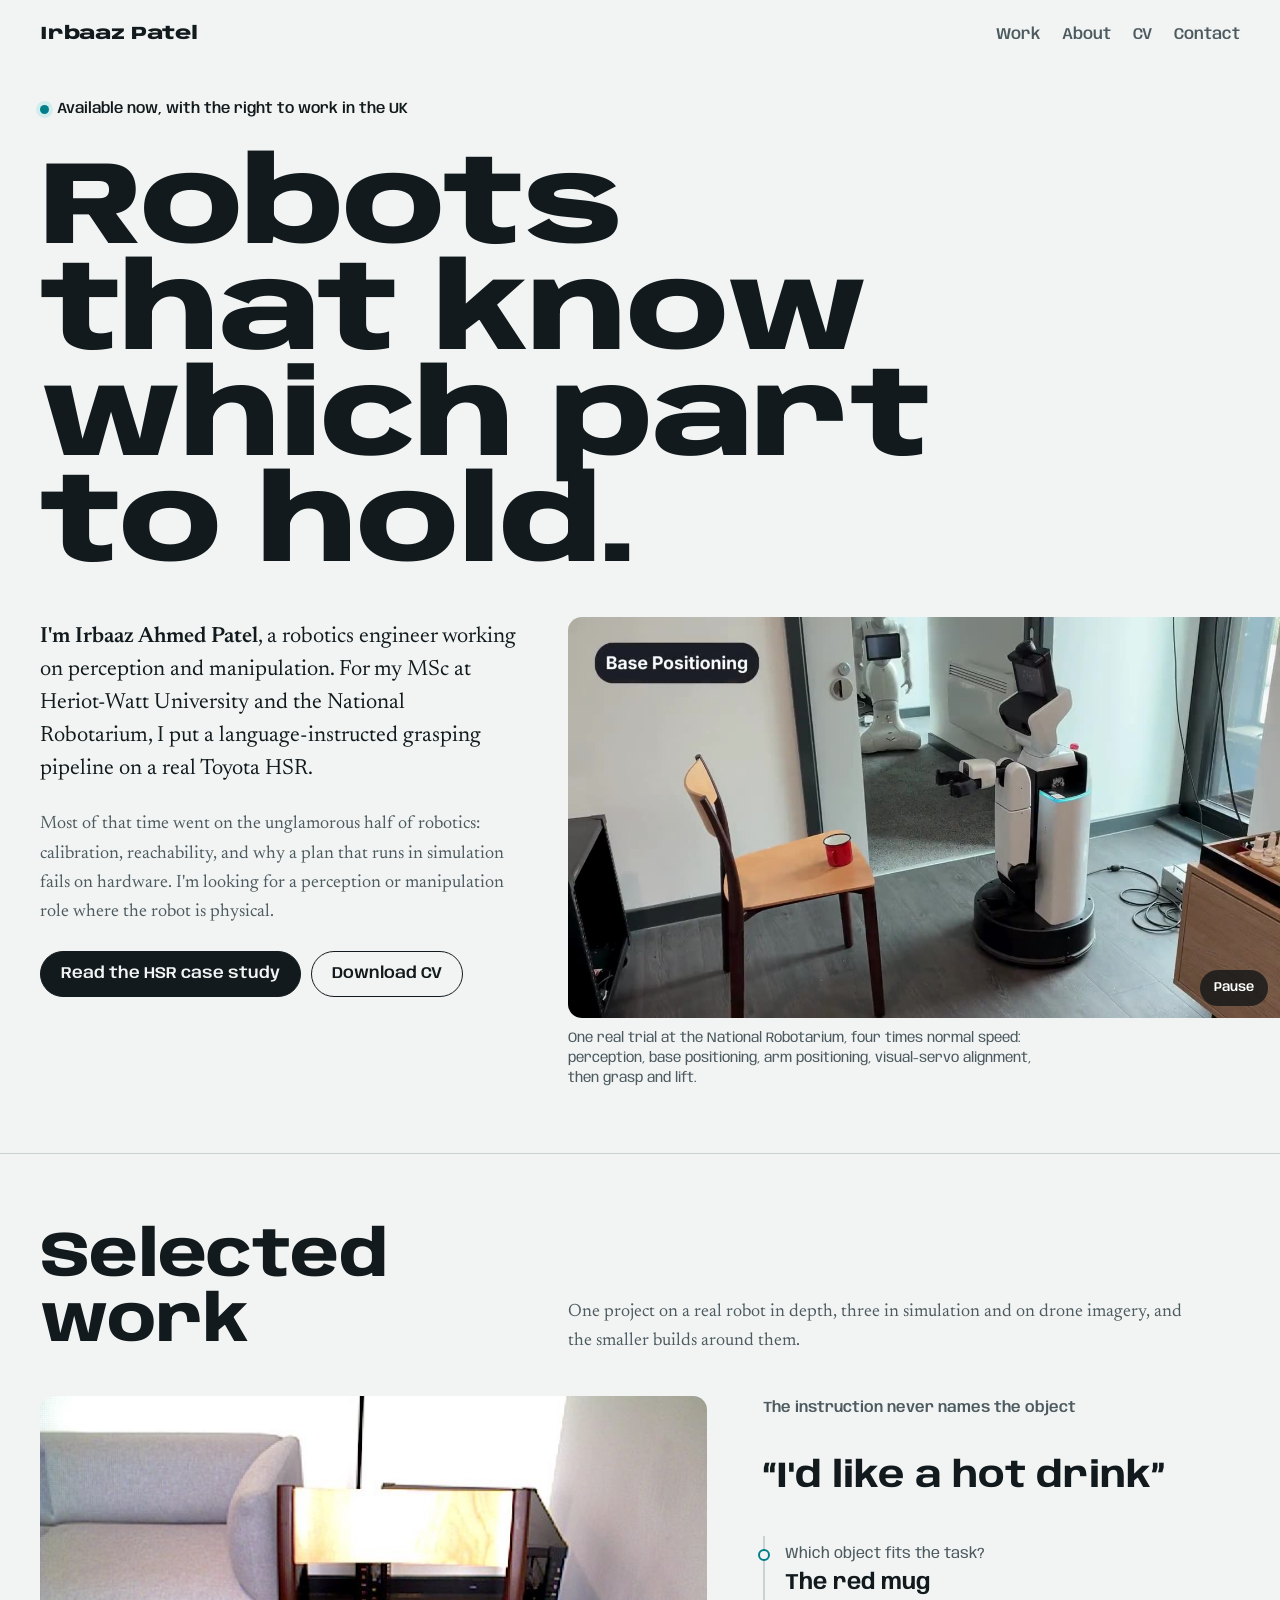
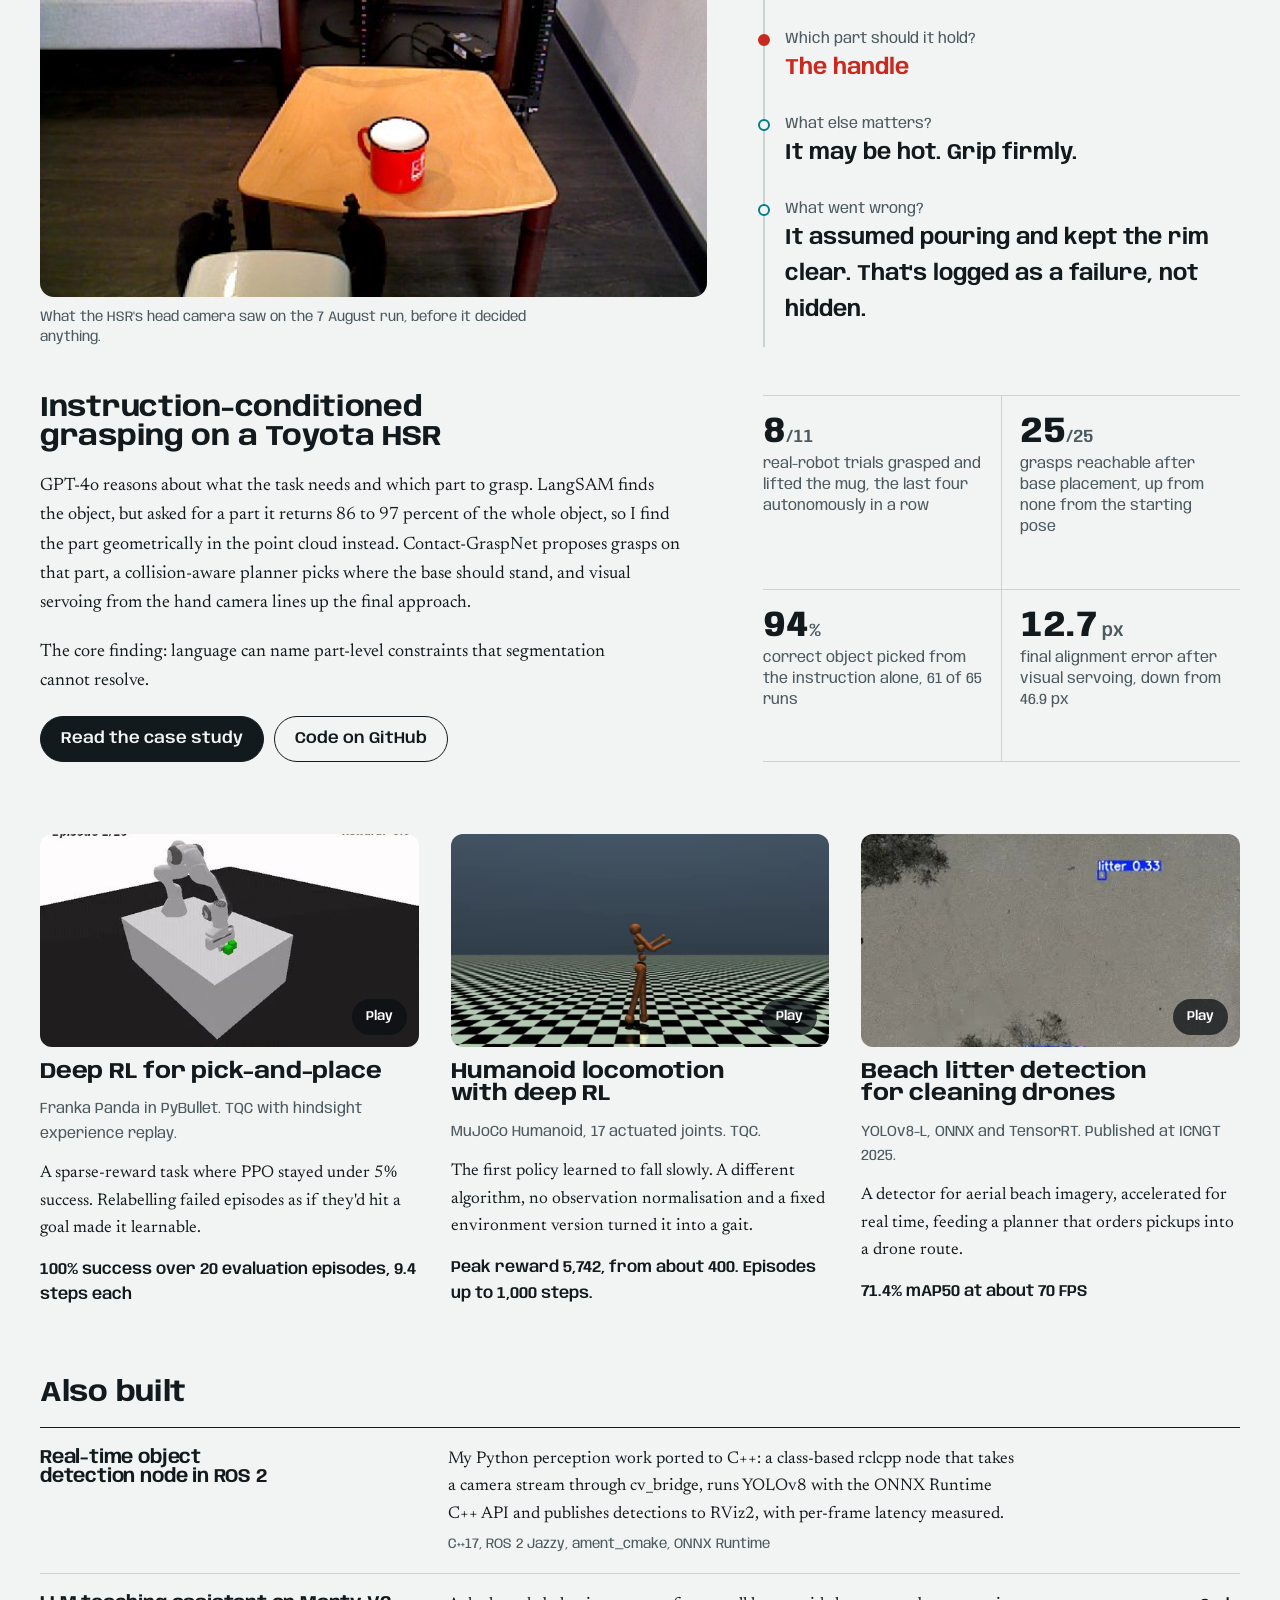
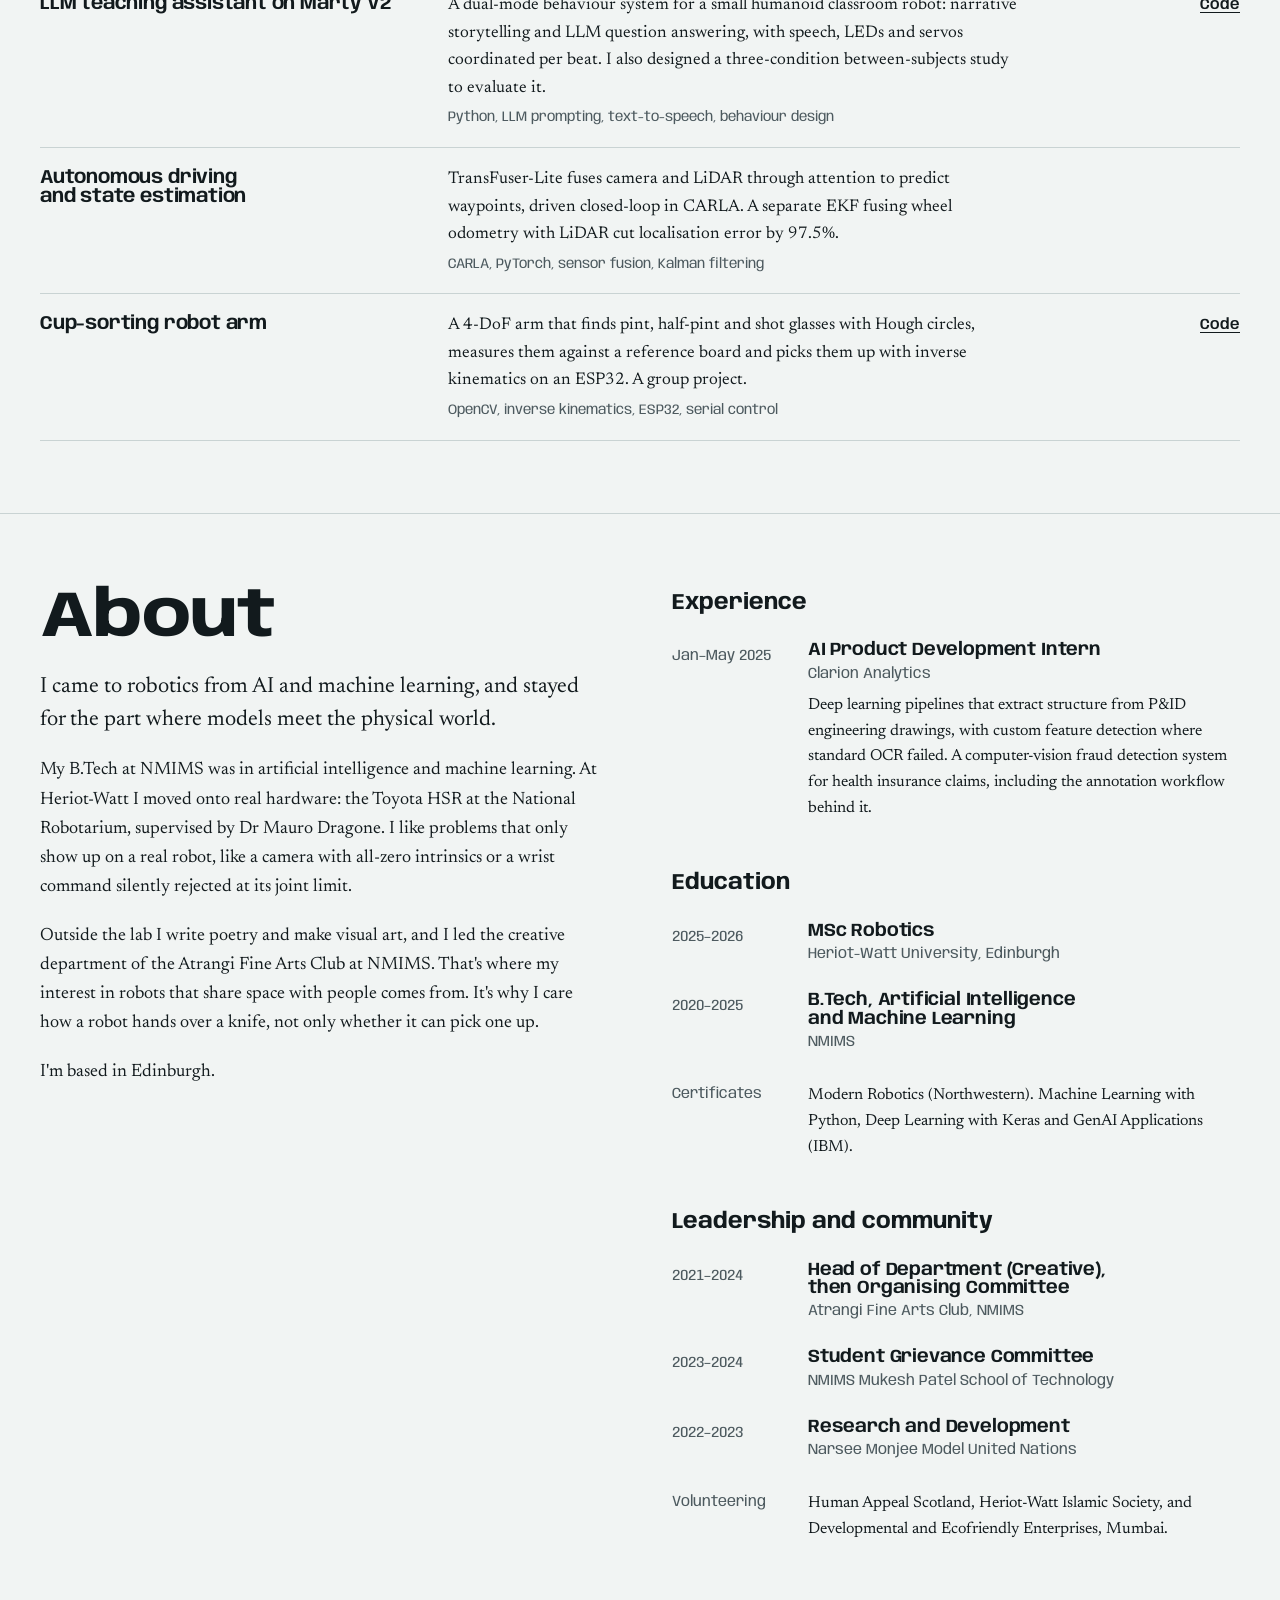
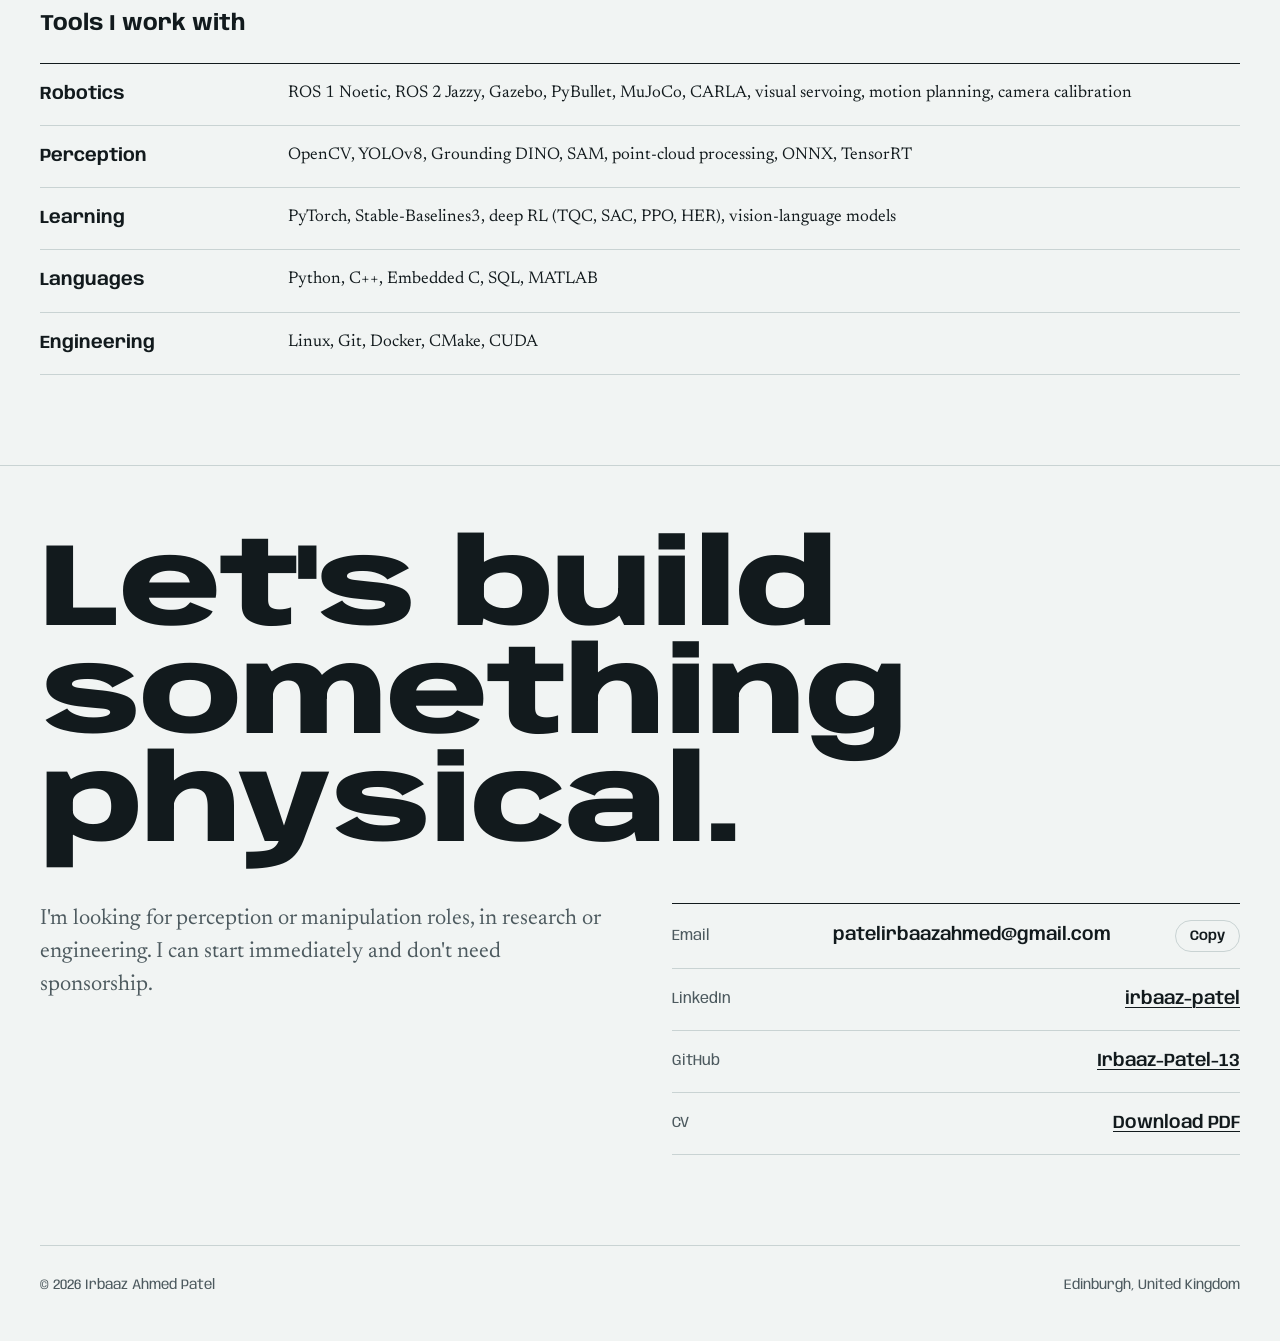
==== index.html @ 53bf91ba "Portfolio site: home, four case studies, 3D HSR replay Co-Authored-By: Claude Opus 5.5 <noreply@anth" ====
<!doctype html>
<html lang="en-GB">
<head>
<meta charset="utf-8">
<meta name="viewport" content="width=device-width, initial-scale=1, viewport-fit=cover">
<title>Irbaaz Ahmed Patel · Robotics engineer</title>
<meta name="description" content="Irbaaz Ahmed Patel is a robotics engineer working on perception and manipulation. MSc Robotics, Heriot-Watt University and the National Robotarium. Language-instructed grasping on a real Toyota HSR.">
<meta property="og:title" content="Irbaaz Ahmed Patel · Robotics engineer">
<meta property="og:description" content="Perception and manipulation on real robots. MSc Robotics, Heriot-Watt University.">
<meta property="og:image" content="https://irbaaz-patel-13.github.io/assets/img/hsr-loop-poster.jpg">
<meta property="og:type" content="website">
<meta name="theme-color" content="#F1F4F3" media="(prefers-color-scheme: light)">
<meta name="theme-color" content="#0E1517" media="(prefers-color-scheme: dark)">
<link rel="preconnect" href="https://fonts.googleapis.com">
<link rel="preconnect" href="https://fonts.gstatic.com" crossorigin>
<link rel="stylesheet" href="https://fonts.googleapis.com/css2?family=Anybody:wdth,wght@50..150,300..900&family=Newsreader:ital,opsz,wght@0,6..72,400..600;1,6..72,400&family=JetBrains+Mono:wght@400;500&display=swap">
<link rel="stylesheet" href="assets/site.css">
<link rel="preload" as="image" href="assets/img/hsr-loop-poster.jpg">
<script type="application/ld+json">
{"@context":"https://schema.org","@type":"Person","name":"Irbaaz Ahmed Patel","jobTitle":"Robotics engineer","url":"https://irbaaz-patel-13.github.io/","sameAs":["https://www.linkedin.com/in/irbaaz-patel-74088625b","https://github.com/Irbaaz-Patel-13"],"alumniOf":[{"@type":"CollegeOrUniversity","name":"Heriot-Watt University"},{"@type":"CollegeOrUniversity","name":"NMIMS"}],"address":{"@type":"PostalAddress","addressLocality":"Edinburgh","addressCountry":"GB"}}
</script>
</head>
<body>

<div class="wrap">
  <nav class="nav" aria-label="Main">
    <a class="mark" href="./">Irbaaz Patel</a>
    <ul>
      <li><a href="#work">Work</a></li>
      <li><a href="#about">About</a></li>
      <li><a href="assets/Irbaaz-Patel-CV.pdf">CV</a></li>
      <li><a href="#contact">Contact</a></li>
    </ul>
  </nav>

  <header class="hero">
    <span class="status"><i aria-hidden="true"></i>Available now, with the right to work in the UK</span>
    <h1><span class="line">Robots that know</span> <span class="line">which part</span> <span class="line">to hold.</span></h1>
    <div class="hero-body">
      <div class="hero-copy">
        <p class="lead"><strong>I'm Irbaaz Ahmed Patel</strong>, a robotics engineer working on perception and manipulation. For my MSc at Heriot-Watt University and the National Robotarium, I put a language-instructed grasping pipeline on a real Toyota HSR.</p>
        <p class="soft">Most of that time went on the unglamorous half of robotics: calibration, reachability, and why a plan that runs in simulation fails on hardware. I'm looking for a perception or manipulation role where the robot is physical.</p>
        <div class="btns">
          <a class="btn solid" href="work/hsr.html">Read the HSR case study</a>
          <a class="btn" href="assets/Irbaaz-Patel-CV.pdf">Download CV</a>
        </div>
      </div>
      <div class="hero-media">
        <div class="frame">
          <div class="aspect">
            <video data-loop muted loop playsinline preload="auto" poster="assets/img/hsr-loop-poster.jpg" aria-label="The Toyota HSR finding a red mug, driving to it, aligning its gripper and lifting it">
              <source src="assets/video/hsr-loop.mp4" type="video/mp4">
            </video>
          </div>
        </div>
        <p class="caption">One real trial at the National Robotarium, four times normal speed: perception, base positioning, arm positioning, visual-servo alignment, then grasp and lift.</p>
      </div>
    </div>
  </header>
</div>

<section class="section" id="work" aria-labelledby="work-title">
  <div class="wrap">
    <div class="section-head">
      <h2 id="work-title">Selected work</h2>
      <p>One project on a real robot in depth, three in simulation and on drone imagery, and the smaller builds around them.</p>
    </div>

    <article class="feature" aria-labelledby="hsr-title">
      <div>
        <div class="frame"><img src="assets/img/scene-run-0807.jpg" width="640" height="480" alt="The HSR head camera's view of a red enamel mug on a wooden chair seat" loading="lazy"></div>
        <p class="caption">What the HSR's head camera saw on the 7 August run, before it decided anything.</p>
      </div>
      <div class="ask">
        <p class="kicker">The instruction never names the object</p>
        <blockquote>I'd like a hot drink</blockquote>
        <ol class="trace" aria-label="What the robot concluded">
          <li><div class="q">Which object fits the task?</div><div class="a">The red mug</div></li>
          <li class="target"><div class="q">Which part should it hold?</div><div class="a">The handle</div></li>
          <li><div class="q">What else matters?</div><div class="a">It may be hot. Grip firmly.</div></li>
          <li><div class="q">What went wrong?</div><div class="a">It assumed pouring and kept the rim clear. That's logged as a failure, not hidden.</div></li>
        </ol>
      </div>
    </article>

    <div class="feature" style="margin-top:48px">
      <div class="prose">
        <h3 id="hsr-title">Instruction-conditioned grasping on a Toyota HSR</h3>
        <p>GPT-4o reasons about what the task needs and which part to grasp. LangSAM finds the object, but asked for a part it returns 86 to 97 percent of the whole object, so I find the part geometrically in the point cloud instead. Contact-GraspNet proposes grasps on that part, a collision-aware planner picks where the base should stand, and visual servoing from the hand camera lines up the final approach.</p>
        <p>The core finding: language can name part-level constraints that segmentation cannot resolve.</p>
        <div class="btns"><a class="btn solid" href="work/hsr.html">Read the case study</a><a class="btn" href="https://github.com/Irbaaz-Patel-13/intent-grasp-hsr">Code on GitHub</a></div>
      </div>
      <div class="facts">
        <div><span class="big">8<small>/11</small></span><p>real-robot trials grasped and lifted the mug, the last four autonomously in a row</p></div>
        <div><span class="big">25<small>/25</small></span><p>grasps reachable after base placement, up from none from the starting pose</p></div>
        <div><span class="big">94<small>%</small></span><p>correct object picked from the instruction alone, 61 of 65 runs</p></div>
        <div><span class="big">12.7<small> px</small></span><p>final alignment error after visual servoing, down from 46.9 px</p></div>
      </div>
    </div>

    <div class="projects">
      <article class="project">
        <div class="frame"><div class="aspect">
          <video data-loop muted loop playsinline preload="none" poster="assets/img/pick-place-poster.jpg" aria-label="Simulated Panda arm picking up a green cube and placing it at a target">
            <source src="assets/video/pick-place.mp4" type="video/mp4"></video>
        </div></div>
        <h3><a href="work/pick-and-place.html">Deep RL for pick-and-place</a></h3>
        <p class="meta">Franka Panda in PyBullet. TQC with hindsight experience replay.</p>
        <p>A sparse-reward task where PPO stayed under 5% success. Relabelling failed episodes as if they'd hit a goal made it learnable.</p>
        <p class="result">100% success over 20 evaluation episodes, 9.4 steps each</p>
      </article>
      <article class="project">
        <div class="frame"><div class="aspect">
          <video data-loop muted loop playsinline preload="none" poster="assets/img/humanoid-poster.jpg" aria-label="Simulated humanoid walking forward on a checkered floor">
            <source src="assets/video/humanoid.mp4" type="video/mp4"></video>
        </div></div>
        <h3><a href="work/humanoid.html">Humanoid locomotion with deep RL</a></h3>
        <p class="meta">MuJoCo Humanoid, 17 actuated joints. TQC.</p>
        <p>The first policy learned to fall slowly. A different algorithm, no observation normalisation and a fixed environment version turned it into a gait.</p>
        <p class="result">Peak reward 5,742, from about 400. Episodes up to 1,000 steps.</p>
      </article>
      <article class="project">
        <div class="frame"><div class="aspect">
          <video data-loop muted loop playsinline preload="none" poster="assets/img/litter-poster.jpg" aria-label="Aerial beach footage with litter detections drawn as boxes">
            <source src="assets/video/litter.mp4" type="video/mp4"></video>
        </div></div>
        <h3><a href="work/beach-litter.html">Beach litter detection for cleaning drones</a></h3>
        <p class="meta">YOLOv8-L, ONNX and TensorRT. Published at ICNGT 2025.</p>
        <p>A detector for aerial beach imagery, accelerated for real time, feeding a planner that orders pickups into a drone route.</p>
        <p class="result">71.4% mAP50 at about 70 FPS</p>
      </article>
    </div>

    <div class="more">
      <h3>Also built</h3>
      <div class="rows">
        <div class="row">
          <h4>Real-time object detection node in ROS 2</h4>
          <div><p class="what">My Python perception work ported to C++: a class-based rclcpp node that takes a camera stream through cv_bridge, runs YOLOv8 with the ONNX Runtime C++ API and publishes detections to RViz2, with per-frame latency measured.</p><p class="tools">C++17, ROS 2 Jazzy, ament_cmake, ONNX Runtime</p></div>
          <span class="link"></span>
        </div>
        <div class="row">
          <h4>LLM teaching assistant on Marty V2</h4>
          <div><p class="what">A dual-mode behaviour system for a small humanoid classroom robot: narrative storytelling and LLM question answering, with speech, LEDs and servos coordinated per beat. I also designed a three-condition between-subjects study to evaluate it.</p><p class="tools">Python, LLM prompting, text-to-speech, behaviour design</p></div>
          <a class="link" href="https://github.com/Irbaaz-Patel-13/Marty-HRI">Code</a>
        </div>
        <div class="row">
          <h4>Autonomous driving and state estimation</h4>
          <div><p class="what">TransFuser-Lite fuses camera and LiDAR through attention to predict waypoints, driven closed-loop in CARLA. A separate EKF fusing wheel odometry with LiDAR cut localisation error by 97.5%.</p><p class="tools">CARLA, PyTorch, sensor fusion, Kalman filtering</p></div>
          <span class="link"></span>
        </div>
        <div class="row">
          <h4>Cup-sorting robot arm</h4>
          <div><p class="what">A 4-DoF arm that finds pint, half-pint and shot glasses with Hough circles, measures them against a reference board and picks them up with inverse kinematics on an ESP32. A group project.</p><p class="tools">OpenCV, inverse kinematics, ESP32, serial control</p></div>
          <a class="link" href="https://github.com/Irbaaz-Patel-13/RMS-Image-processing">Code</a>
        </div>
      </div>
    </div>
  </div>
</section>

<section class="section" id="about" aria-labelledby="about-title">
  <div class="wrap">
    <div class="about">
      <div class="prose">
        <h2 id="about-title">About</h2>
        <p class="lead">I came to robotics from AI and machine learning, and stayed for the part where models meet the physical world.</p>
        <p>My B.Tech at NMIMS was in artificial intelligence and machine learning. At Heriot-Watt I moved onto real hardware: the Toyota HSR at the National Robotarium, supervised by Dr Mauro Dragone. I like problems that only show up on a real robot, like a camera with all-zero intrinsics or a wrist command silently rejected at its joint limit.</p>
        <p>Outside the lab I write poetry and make visual art, and I led the creative department of the Atrangi Fine Arts Club at NMIMS. That's where my interest in robots that share space with people comes from. It's why I care how a robot hands over a knife, not only whether it can pick one up.</p>
        <p>I'm based in Edinburgh.</p>
      </div>
      <div style="display:grid;gap:44px">
        <div>
          <p class="group-title">Experience</p>
          <ul class="timeline">
            <li><span class="when">Jan–May 2025</span><div><h4>AI Product Development Intern</h4><span class="where">Clarion Analytics</span><p>Deep learning pipelines that extract structure from P&amp;ID engineering drawings, with custom feature detection where standard OCR failed. A computer-vision fraud detection system for health insurance claims, including the annotation workflow behind it.</p></div></li>
          </ul>
        </div>
        <div>
          <p class="group-title">Education</p>
          <ul class="timeline">
            <li><span class="when">2025–2026</span><div><h4>MSc Robotics</h4><span class="where">Heriot-Watt University, Edinburgh</span></div></li>
            <li><span class="when">2020–2025</span><div><h4>B.Tech, Artificial Intelligence and Machine Learning</h4><span class="where">NMIMS</span></div></li>
            <li><span class="when">Certificates</span><div><p>Modern Robotics (Northwestern). Machine Learning with Python, Deep Learning with Keras and GenAI Applications (IBM).</p></div></li>
          </ul>
        </div>
        <div>
          <p class="group-title">Leadership and community</p>
          <ul class="timeline">
            <li><span class="when">2021–2024</span><div><h4>Head of Department (Creative), then Organising Committee</h4><span class="where">Atrangi Fine Arts Club, NMIMS</span></div></li>
            <li><span class="when">2023–2024</span><div><h4>Student Grievance Committee</h4><span class="where">NMIMS Mukesh Patel School of Technology</span></div></li>
            <li><span class="when">2022–2023</span><div><h4>Research and Development</h4><span class="where">Narsee Monjee Model United Nations</span></div></li>
            <li><span class="when">Volunteering</span><div><p>Human Appeal Scotland, Heriot-Watt Islamic Society, and Developmental and Ecofriendly Enterprises, Mumbai.</p></div></li>
          </ul>
        </div>
      </div>
    </div>

    <div style="margin-top:64px">
      <p class="group-title">Tools I work with</p>
      <dl class="skills">
        <div><dt>Robotics</dt><dd>ROS 1 Noetic, ROS 2 Jazzy, Gazebo, PyBullet, MuJoCo, CARLA, visual servoing, motion planning, camera calibration</dd></div>
        <div><dt>Perception</dt><dd>OpenCV, YOLOv8, Grounding DINO, SAM, point-cloud processing, ONNX, TensorRT</dd></div>
        <div><dt>Learning</dt><dd>PyTorch, Stable-Baselines3, deep RL (TQC, SAC, PPO, HER), vision-language models</dd></div>
        <div><dt>Languages</dt><dd>Python, C++, Embedded C, SQL, MATLAB</dd></div>
        <div><dt>Engineering</dt><dd>Linux, Git, Docker, CMake, CUDA</dd></div>
      </dl>
    </div>
  </div>
</section>

<section class="section contact" id="contact" aria-labelledby="contact-title">
  <div class="wrap">
    <h2 id="contact-title">Let's build something physical.</h2>
    <div class="contact-grid">
      <p class="lead soft">I'm looking for perception or manipulation roles, in research or engineering. I can start immediately and don't need sponsorship.</p>
      <div>
        <div class="channels">
          <div><span class="label">Email</span><span class="value">patelirbaazahmed@gmail.com</span><button class="copy-btn" type="button" data-copy="patelirbaazahmed@gmail.com" aria-controls="copy-status">Copy</button></div>
          <div><span class="label">LinkedIn</span><a class="value" href="https://www.linkedin.com/in/irbaaz-patel-74088625b">irbaaz-patel</a></div>
          <div><span class="label">GitHub</span><a class="value" href="https://github.com/Irbaaz-Patel-13">Irbaaz-Patel-13</a></div>
          <div><span class="label">CV</span><a class="value" href="assets/Irbaaz-Patel-CV.pdf">Download PDF</a></div>
        </div>
        <p class="copy-status" id="copy-status" role="status" aria-live="polite"></p>
      </div>
    </div>
  </div>
</section>

<div class="wrap">
  <footer>
    <span>© <span id="year">2026</span> Irbaaz Ahmed Patel</span>
    <span>Edinburgh, United Kingdom</span>
  </footer>
</div>

<script src="assets/site.js" defer></script>
</body>
</html>
---- assets/site.css ----
/* Irbaaz Ahmed Patel — portfolio
   Layout: 12-column grid, everything left-aligned. The hero headline runs the full measure;
   media breaks out to the right edge where it is the evidence. Cyan = the robot (HSR status LED),
   red = the object being grasped (the red mug). Nothing else gets colour. */

:root {
  --paper: #F1F4F3;
  --paper-2: #E4EAE9;
  --ink: #121A1D;
  --ink-soft: #4D5A5F;
  --rule: #C9D3D3;
  --led: #007F8A;
  --led-soft: #D3ECEE;
  --mug: #C92A1F;
  --mug-soft: #F6DEDB;
  --ok: #2F7D53;
  --warn: #A86B12;
  --on-ink: #F1F4F3;

  --display: "Anybody", "Arial Narrow", "Helvetica Neue", Arial, sans-serif;
  --text: "Newsreader", "Iowan Old Style", Georgia, "Times New Roman", serif;
  --data: "JetBrains Mono", ui-monospace, "SF Mono", Menlo, monospace;

  /* type scale, ~1.25 ratio */
  --s-1: 0.8125rem;
  --s0: 1.125rem;
  --s1: 1.375rem;
  --s2: 1.75rem;
  --s3: 2.25rem;
  --s4: clamp(2.5rem, 5.5vw, 4rem);
  --s5: clamp(3rem, 9.2vw, 8.5rem);

  --gutter: max(16px, env(safe-area-inset-left, 0px));
  --gutter-r: max(16px, env(safe-area-inset-right, 0px));
  --max: 1320px;
}
@media (prefers-color-scheme: dark) {
  :root:not([data-theme="light"]) {
    --paper: #0E1517; --paper-2: #162024; --ink: #E6EDEC; --ink-soft: #95A4A7; --rule: #26333A;
    --led: #3ECFDA; --led-soft: #10333A; --mug: #FF5E50; --mug-soft: #3A1714; --ok: #5FCB8E; --warn: #E5A949;
    --on-ink: #0E1517; color-scheme: dark;
  }
}
:root[data-theme="dark"] {
  --paper: #0E1517; --paper-2: #162024; --ink: #E6EDEC; --ink-soft: #95A4A7; --rule: #26333A;
  --led: #3ECFDA; --led-soft: #10333A; --mug: #FF5E50; --mug-soft: #3A1714; --ok: #5FCB8E; --warn: #E5A949;
  --on-ink: #0E1517; color-scheme: dark;
}

*, *::before, *::after { box-sizing: border-box; }
html { -webkit-text-size-adjust: 100%; }
body {
  margin: 0; background: var(--paper); color: var(--ink);
  font: 400 var(--s0)/1.62 var(--text);
  font-optical-sizing: auto;
  -webkit-font-smoothing: antialiased;
}
img, video { max-width: 100%; display: block; }
[hidden] { display: none !important; }
a { color: inherit; text-decoration-thickness: 1px; text-underline-offset: 0.18em; }
a:hover { color: var(--led); }
:focus-visible { outline: 2px solid var(--led); outline-offset: 3px; border-radius: 3px; }
::selection { background: var(--led-soft); }

.wrap {
  max-width: var(--max); margin: 0 auto;
  padding-left: var(--gutter); padding-right: var(--gutter-r);
}
@media (min-width: 760px) { :root { --gutter: max(40px, env(safe-area-inset-left, 0px)); --gutter-r: max(40px, env(safe-area-inset-right, 0px)); } }

/* ---------- type ---------- */
h1, h2, h3, h4 { font-family: var(--display); font-weight: 700; margin: 0; text-wrap: balance; line-height: 1.02; letter-spacing: -0.01em; }
h2 { font-size: var(--s4); font-stretch: 112%; font-weight: 750; }
h3 { font-size: var(--s2); font-stretch: 105%; }
h4 { font-size: var(--s1); font-stretch: 100%; font-weight: 650; }
p { margin: 0; max-width: 64ch; }
.lead { font-size: var(--s1); line-height: 1.5; }
.soft { color: var(--ink-soft); }
.small { font-size: var(--s-1); line-height: 1.45; font-family: var(--display); font-stretch: 95%; letter-spacing: 0.01em; }
.num { font-family: var(--display); font-variant-numeric: tabular-nums lining-nums; }
.kicker { font-family: var(--display); font-size: 0.9375rem; font-weight: 600; font-stretch: 100%; color: var(--ink-soft); }
.prose { display: flex; flex-direction: column; gap: 1.1em; }
.prose p { text-wrap: pretty; }
.prose em { font-style: italic; }
.code { font-family: var(--data); font-size: 0.85em; background: var(--paper-2); padding: 0.08em 0.35em; border-radius: 4px; }

/* ---------- nav ---------- */
.nav { display: flex; align-items: center; justify-content: space-between; gap: 12px 24px; flex-wrap: wrap; padding-block: 20px; }
.mark { font-family: var(--display); font-weight: 800; font-stretch: 130%; font-size: 1.125rem; text-decoration: none; letter-spacing: -0.01em; }
.nav ul { list-style: none; display: flex; flex-wrap: wrap; gap: 6px 22px; margin: 0; padding: 0; font-family: var(--display); font-size: 1rem; font-weight: 550; }
.nav ul a { text-decoration: none; color: var(--ink-soft); }
.nav ul a:hover, .nav ul a[aria-current="page"] { color: var(--ink); }
.status { display: inline-flex; align-items: center; gap: 8px; font-family: var(--display); font-size: 0.9375rem; font-weight: 550; }
.status i { width: 9px; height: 9px; border-radius: 50%; background: var(--led); box-shadow: 0 0 0 4px var(--led-soft); flex: none; }

/* ---------- buttons ---------- */
.btns { display: flex; flex-wrap: wrap; gap: 10px; }
.btn { display: inline-flex; align-items: center; gap: 10px; min-height: 46px; padding: 0 20px; border-radius: 999px; border: 1.5px solid var(--ink); font: 600 1rem/1 var(--display); font-stretch: 105%; text-decoration: none; cursor: pointer; background: transparent; color: var(--ink); }
.btn.solid { background: var(--ink); color: var(--on-ink); }
.btn:hover { border-color: var(--led); color: var(--led); }
.btn.solid:hover { background: var(--led); color: var(--on-ink); }

/* ---------- hero ---------- */
.hero { padding-block: 28px 64px; display: grid; gap: 36px; }
.hero h1 {
  font-size: var(--s5); font-weight: 800; line-height: 0.9; letter-spacing: -0.025em;
  font-stretch: 125%; text-wrap: balance; max-width: 13ch;
}
.hero h1 .line { display: block; }
@media (prefers-reduced-motion: no-preference) {
  .hero h1 .line { animation: reach 1.6s cubic-bezier(.2,.8,.15,1) both; }
  .hero h1 .line:nth-child(2) { animation-delay: .12s; }
  .hero h1 .line:nth-child(3) { animation-delay: .24s; }
  @keyframes reach { from { font-stretch: 55%; letter-spacing: 0.02em; } to { font-stretch: 125%; letter-spacing: -0.025em; } }
}
.hero-body { display: grid; gap: 32px; align-items: start; }
.hero-body > * { min-width: 0; }
@media (min-width: 900px) {
  .hero-body { grid-template-columns: 5fr 7fr; gap: 48px; }
  .hero-media { margin-right: calc(-1 * var(--gutter-r)); }
}
.hero-copy { display: flex; flex-direction: column; gap: 24px; padding-top: 4px; }
.hero-copy .lead strong { font-weight: 600; }

/* ---------- media frames ---------- */
.frame { position: relative; background: var(--paper-2); overflow: hidden; border-radius: 14px; }
.hero-media .frame { border-radius: 14px 0 0 14px; }
@media (max-width: 899px) { .hero-media .frame { border-radius: 14px; } }
.frame video, .frame img { width: 100%; height: auto; }
.frame .aspect { aspect-ratio: 16 / 9; width: 100%; max-width: 100%; }
.frame .aspect > video, .frame .aspect > img { width: 100%; height: 100%; object-fit: cover; }
.caption { margin-top: 10px; font-family: var(--display); font-size: 0.875rem; color: var(--ink-soft); line-height: 1.45; max-width: 70ch; }
.play-toggle { position: absolute; right: 12px; bottom: 12px; min-height: 36px; padding: 0 14px; border-radius: 999px; border: 0; background: rgba(10,16,18,.72); color: #fff; font: 600 0.8125rem/1 var(--display); cursor: pointer; }
.play-toggle:focus-visible { outline-color: #fff; }

/* ---------- sections ---------- */
.section { padding-block: 72px; border-top: 1px solid var(--rule); }
.section-head { display: grid; gap: 14px; margin-bottom: 40px; }
@media (min-width: 900px) { .section-head { grid-template-columns: 5fr 7fr; gap: 48px; align-items: end; } }
.section-head p { color: var(--ink-soft); }

/* featured project */
.feature { display: grid; gap: 40px; }
@media (min-width: 900px) { .feature { grid-template-columns: 7fr 5fr; gap: 56px; } }
.feature > * { min-width: 0; }
.ask { display: grid; gap: 18px; }
.ask blockquote { margin: 0; font-family: var(--display); font-size: var(--s3); font-weight: 700; font-stretch: 110%; line-height: 1.05; }
.ask blockquote::before { content: "“"; } .ask blockquote::after { content: "”"; }
.trace { list-style: none; margin: 0; padding: 0; display: grid; gap: 0; border-left: 2px solid var(--rule); }
.trace li { padding: 6px 0 14px 20px; position: relative; }
.trace li::before { content: ""; position: absolute; left: -7px; top: 13px; width: 12px; height: 12px; border-radius: 50%; background: var(--paper); border: 2px solid var(--led); }
.trace li.target::before { border-color: var(--mug); background: var(--mug); }
.trace .q { font-family: var(--display); font-size: 0.9375rem; color: var(--ink-soft); }
.trace .a { font-family: var(--display); font-size: var(--s1); font-weight: 650; }
.trace li.target .a { color: var(--mug); }

.facts { display: grid; grid-template-columns: repeat(2, minmax(0, 1fr)); border-top: 1px solid var(--rule); }
.facts > div { padding: 18px 14px 18px 0; border-bottom: 1px solid var(--rule); display: grid; gap: 4px; align-content: start; }
.facts > div:nth-child(odd) { padding-right: 18px; border-right: 1px solid var(--rule); }
.facts > div:nth-child(even) { padding-left: 18px; }
.facts .big { font-family: var(--display); font-size: var(--s3); font-weight: 750; font-stretch: 95%; line-height: 1; font-variant-numeric: tabular-nums; }
.facts .big small { font-size: 0.5em; font-weight: 600; color: var(--ink-soft); }
.facts p { font-family: var(--display); font-size: 0.9375rem; color: var(--ink-soft); line-height: 1.4; }

/* project grid */
.projects { display: grid; gap: 48px 32px; margin-top: 72px; }
@media (min-width: 760px) { .projects { grid-template-columns: repeat(3, minmax(0, 1fr)); } }
.project { display: flex; flex-direction: column; gap: 14px; }
.project .frame { border-radius: 12px; }
.project h3 { font-size: var(--s1); font-stretch: 108%; }
.project h3 a { text-decoration: none; }
.project h3 a:hover { text-decoration: underline; }
.project .meta { font-family: var(--display); font-size: 0.9375rem; color: var(--ink-soft); }
.project p { font-size: 1.0625rem; }
.project .result { font-family: var(--display); font-weight: 600; font-size: 1rem; }

/* more-work table */
.more { margin-top: 72px; }
.more h3 { margin-bottom: 18px; }
.rows { border-top: 1.5px solid var(--ink); }
.row { display: grid; gap: 6px 24px; padding: 18px 0; border-bottom: 1px solid var(--rule); }
@media (min-width: 900px) { .row { grid-template-columns: 4fr 6fr 2fr; align-items: baseline; } }
.row h4 { font-size: 1.1875rem; }
.row .what { font-size: 1.0625rem; }
.row .tools { font-family: var(--display); font-size: 0.875rem; color: var(--ink-soft); margin-top: 4px; }
.row .link { font-family: var(--display); font-weight: 600; font-size: 0.9375rem; }
@media (min-width: 900px) { .row .link { justify-self: end; } }

/* about */
.about { display: grid; gap: 48px; }
@media (min-width: 900px) { .about { grid-template-columns: 6fr 6fr; gap: 64px; } }
.about > * { min-width: 0; }
.timeline { list-style: none; margin: 0; padding: 0; display: grid; gap: 22px; }
.timeline li { display: grid; grid-template-columns: 7.5rem minmax(0, 1fr); gap: 16px; }
.timeline .when { font-family: var(--display); font-size: 0.9375rem; color: var(--ink-soft); font-variant-numeric: tabular-nums; padding-top: 3px; }
.timeline h4 { font-size: 1.125rem; }
.timeline .where { font-family: var(--display); font-size: 0.9375rem; color: var(--ink-soft); }
.timeline p { font-size: 1rem; margin-top: 4px; }
.group-title { font-family: var(--display); font-size: var(--s1); font-weight: 700; margin-bottom: 20px; }

/* skills */
.skills { display: grid; border-top: 1.5px solid var(--ink); }
.skills > div { display: grid; gap: 6px 24px; padding: 16px 0; border-bottom: 1px solid var(--rule); }
@media (min-width: 760px) { .skills > div { grid-template-columns: 14rem minmax(0, 1fr); } }
.skills dt { font-family: var(--display); font-weight: 650; }
.skills dd { margin: 0; font-size: 1.0625rem; }

/* contact */
.contact h2 { font-size: var(--s5); font-stretch: 125%; font-weight: 800; line-height: 0.92; letter-spacing: -0.025em; max-width: 12ch; }
.contact-grid { display: grid; gap: 32px; margin-top: 40px; }
@media (min-width: 900px) { .contact-grid { grid-template-columns: 6fr 6fr; gap: 64px; } }
.channels { display: grid; border-top: 1.5px solid var(--ink); }
.channels > div { display: flex; flex-wrap: wrap; align-items: center; justify-content: space-between; gap: 8px 16px; padding: 16px 0; border-bottom: 1px solid var(--rule); }
.channels .label { font-family: var(--display); color: var(--ink-soft); font-size: 0.9375rem; min-width: 6rem; }
.channels .value { font-family: var(--display); font-weight: 600; font-size: 1.125rem; word-break: break-word; }
.copy-btn { font: 600 0.875rem/1 var(--display); border: 1.5px solid var(--rule); background: transparent; color: var(--ink); border-radius: 999px; padding: 8px 14px; cursor: pointer; }
.copy-btn:hover { border-color: var(--led); color: var(--led); }
.copy-status { font-family: var(--display); font-size: 0.875rem; color: var(--ok); min-height: 1.3em; }

footer { border-top: 1px solid var(--rule); padding-block: 28px 44px; font-family: var(--display); font-size: 0.875rem; color: var(--ink-soft); display: flex; flex-wrap: wrap; gap: 8px 24px; justify-content: space-between; }

/* ---------- case study pages ---------- */
.cs-head { padding-block: 32px 48px; display: grid; gap: 24px; }
.cs-head h1 { font-size: clamp(2.5rem, 7vw, 6rem); font-stretch: 118%; font-weight: 800; line-height: 0.94; letter-spacing: -0.02em; max-width: 16ch; }
.back { font-family: var(--display); font-weight: 600; font-size: 0.9375rem; text-decoration: none; color: var(--ink-soft); }
.back:hover { color: var(--led); }
.summary { display: grid; border-top: 1.5px solid var(--ink); margin-top: 8px; }
@media (min-width: 760px) { .summary { grid-template-columns: repeat(4, minmax(0, 1fr)); } }
.summary > div { padding: 14px 18px 16px 0; border-bottom: 1px solid var(--rule); display: grid; gap: 4px; align-content: start; }
@media (min-width: 760px) { .summary > div { border-bottom: 0; } .summary > div + div { padding-left: 18px; border-left: 1px solid var(--rule); } }
.summary dt { font-family: var(--display); font-size: 0.875rem; color: var(--ink-soft); }
.summary dd { margin: 0; font-family: var(--display); font-weight: 600; font-size: 1.0625rem; line-height: 1.35; }

.chapter { padding-block: 64px; border-top: 1px solid var(--rule); }
.chapter-grid { display: grid; gap: 28px 56px; }
@media (min-width: 900px) { .chapter-grid { grid-template-columns: 4fr 8fr; } }
.chapter-grid > * { min-width: 0; }
.chapter h2 { font-size: var(--s3); font-stretch: 110%; }
.chapter .side { display: flex; flex-direction: column; gap: 10px; }
@media (min-width: 900px) { .chapter .side { position: sticky; top: 24px; align-self: start; } }
.wide { margin-top: 40px; }

.steps { list-style: none; counter-reset: step; margin: 0; padding: 0; display: grid; gap: 0; }
.steps li { counter-increment: step; display: grid; grid-template-columns: 3rem minmax(0, 1fr); gap: 4px 12px; padding: 18px 0; border-top: 1px solid var(--rule); }
.steps li::before { content: counter(step); font-family: var(--display); font-size: var(--s2); font-weight: 800; color: var(--led); line-height: 1; grid-row: span 2; }
.steps h4 { font-size: 1.1875rem; }
.steps p { font-size: 1.0625rem; }

/* findings */
.finding { display: grid; gap: 18px; padding-block: 36px; border-top: 1px solid var(--rule); }
.finding:first-child { border-top: 0; padding-top: 0; }
.finding h3 { font-size: var(--s2); }

/* bar chart (horizontal) */
.bars { display: grid; gap: 12px; margin-top: 6px; }
.bar { display: grid; grid-template-columns: minmax(0, 15rem) minmax(0, 1fr) 3.2rem; gap: 6px 14px; align-items: center; }
@media (max-width: 620px) { .bar { grid-template-columns: minmax(0, 1fr) 3rem; } .bar .track { grid-column: 1 / -1; grid-row: 2; } }
.bar .lbl { font-family: var(--display); font-size: 0.9375rem; line-height: 1.3; }
.bar .lbl span { display: block; color: var(--ink-soft); font-size: 0.8125rem; }
.track { position: relative; height: 14px; background: var(--paper-2); border-radius: 7px; }
.track .fill { position: absolute; inset: 0 auto 0 0; background: var(--mug); border-radius: 7px; }
.track .ref { position: absolute; top: -5px; bottom: -5px; width: 2px; background: var(--ink); right: 0; }
.bar .v { font-family: var(--display); font-weight: 700; text-align: right; font-variant-numeric: tabular-nums; }
.axis-note { font-family: var(--display); font-size: 0.8125rem; color: var(--ink-soft); }

/* tables */
.table-scroll { overflow-x: auto; -webkit-overflow-scrolling: touch; border-top: 1.5px solid var(--ink); }
table { border-collapse: collapse; width: 100%; min-width: 560px; font-family: var(--display); font-size: 0.9375rem; }
th, td { text-align: left; padding: 11px 14px 11px 0; border-bottom: 1px solid var(--rule); vertical-align: top; line-height: 1.4; }
th { font-weight: 650; color: var(--ink-soft); }
td.changed { color: var(--mug); font-weight: 650; }
td .tag { display: inline-block; padding: 2px 9px; border-radius: 999px; font-size: 0.8125rem; font-weight: 600; white-space: nowrap; }
.tag.yes { background: color-mix(in srgb, var(--ok) 18%, transparent); color: var(--ok); }
.tag.no { background: var(--paper-2); color: var(--ink-soft); }

/* scenes */
.scenes { display: grid; gap: 22px 18px; grid-template-columns: repeat(auto-fill, minmax(min(100%, 15rem), 1fr)); }
.scene { display: grid; gap: 8px; align-content: start; }
.scene img { border-radius: 10px; aspect-ratio: 4 / 3; object-fit: cover; width: 100%; height: auto; }
.scene ul { list-style: none; margin: 0; padding: 0; display: grid; gap: 6px; font-family: var(--display); font-size: 0.875rem; line-height: 1.35; }
.scene li { display: grid; grid-template-columns: 2.6rem minmax(0, 1fr); gap: 8px; }
.scene .score { font-weight: 700; font-variant-numeric: tabular-nums; }
.scene .miss .score { color: var(--mug); }
.scene .pick { color: var(--ink-soft); }

/* trial strip */
.trials { display: grid; grid-template-columns: repeat(12, minmax(0, 1fr)); gap: 6px; }
.trial { display: grid; gap: 6px; justify-items: center; }
.trial b { width: 100%; height: 44px; border-radius: 6px; display: block; }
.trial span { font-family: var(--display); font-size: 0.8125rem; color: var(--ink-soft); font-variant-numeric: tabular-nums; }
.t-ok b { background: var(--ok); }
.t-auto b { background: var(--ok); box-shadow: inset 0 0 0 3px var(--paper), inset 0 0 0 5px var(--ok); }
.t-abort b { border: 2px solid var(--warn); }
.t-fault b { background: var(--mug); }
.t-none b { border: 2px dashed var(--rule); }
.legend { display: flex; flex-wrap: wrap; gap: 8px 20px; font-family: var(--display); font-size: 0.875rem; color: var(--ink-soft); margin-top: 14px; }
.legend i { display: inline-block; width: 14px; height: 14px; border-radius: 4px; vertical-align: -2px; margin-right: 7px; }

.figure { margin: 0; }
.figure img { border-radius: 10px; background: #fff; width: 100%; }
.figure figcaption { margin-top: 10px; font-family: var(--display); font-size: 0.875rem; color: var(--ink-soft); line-height: 1.45; max-width: 75ch; }

.list { margin: 0; padding-left: 1.2em; display: grid; gap: 10px; }
.list li { padding-left: 4px; }
.list li::marker { color: var(--led); }

.next-project { display: flex; flex-wrap: wrap; justify-content: space-between; gap: 16px; align-items: center; padding-block: 48px; border-top: 1px solid var(--rule); }
.next-project a { font-family: var(--display); font-size: var(--s2); font-weight: 750; font-stretch: 110%; text-decoration: none; }
.next-project a:hover { color: var(--led); }

/* ---------- 3D viewer ---------- */
.viewer { position: relative; border-radius: 14px; overflow: hidden; background: #0c1214; color: #e6edec; }
.viewer canvas { display: block; width: 100%; height: clamp(360px, 62vh, 640px); touch-action: none; }
.viewer .hud { position: absolute; left: 14px; top: 12px; right: 14px; display: flex; justify-content: space-between; gap: 12px; flex-wrap: wrap; pointer-events: none; font-family: var(--data); font-size: 0.75rem; color: #9fb3b6; line-height: 1.5; }
.viewer .hud b { color: #e6edec; font-weight: 500; }
.viewer .loading { position: absolute; inset: 0; display: grid; place-items: center; font-family: var(--display); font-size: 1rem; color: #9fb3b6; }
.stage-bar { display: grid; gap: 14px; margin-top: 16px; }
.stage-buttons { display: flex; flex-wrap: wrap; gap: 8px; }
.stage-buttons button { font: 600 0.9375rem/1 var(--display); padding: 10px 16px; min-height: 42px; border-radius: 999px; border: 1.5px solid var(--rule); background: transparent; color: var(--ink); cursor: pointer; }
.stage-buttons button[aria-pressed="true"] { background: var(--ink); color: var(--on-ink); border-color: var(--ink); }
.stage-buttons button:hover { border-color: var(--led); }
.stage-note { font-family: var(--display); font-size: 1rem; min-height: 1.5em; }
.scrub { width: 100%; accent-color: var(--led); }

@media (prefers-reduced-motion: reduce) { * { scroll-behavior: auto !important; } }
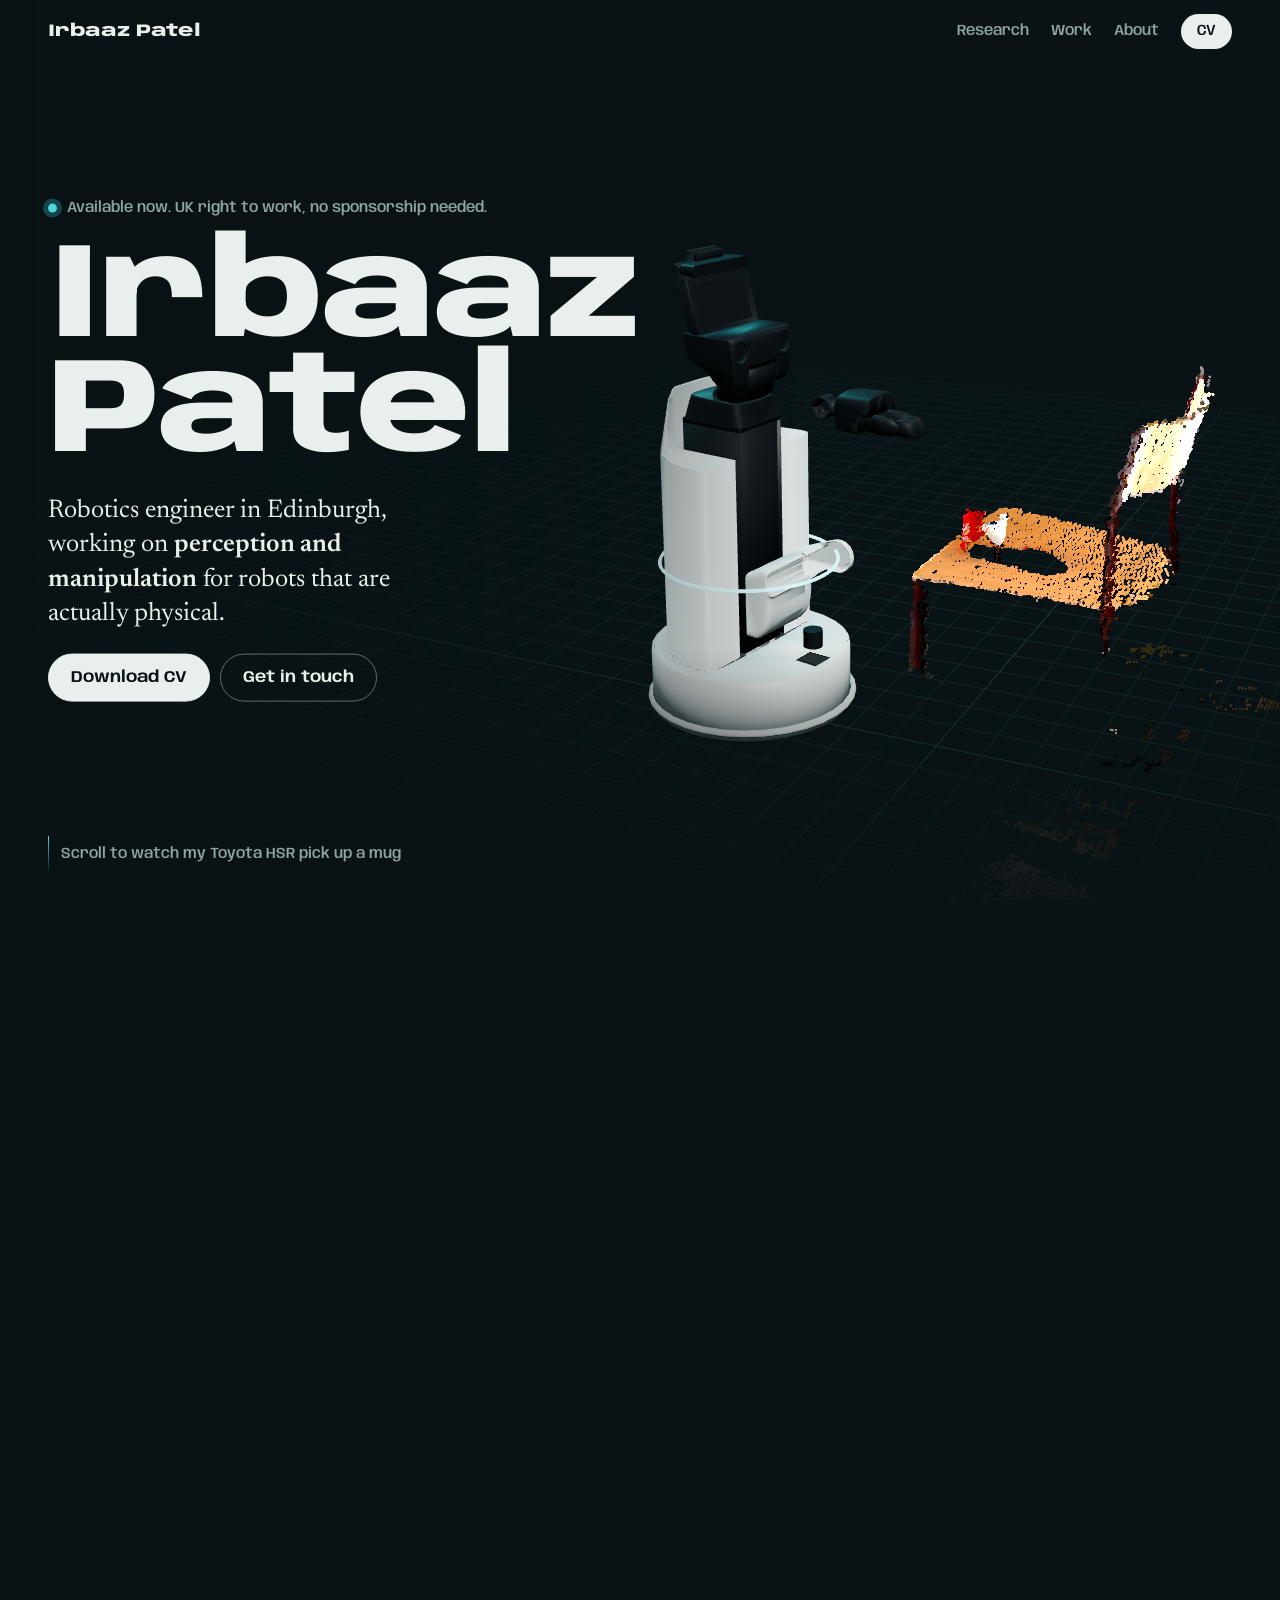
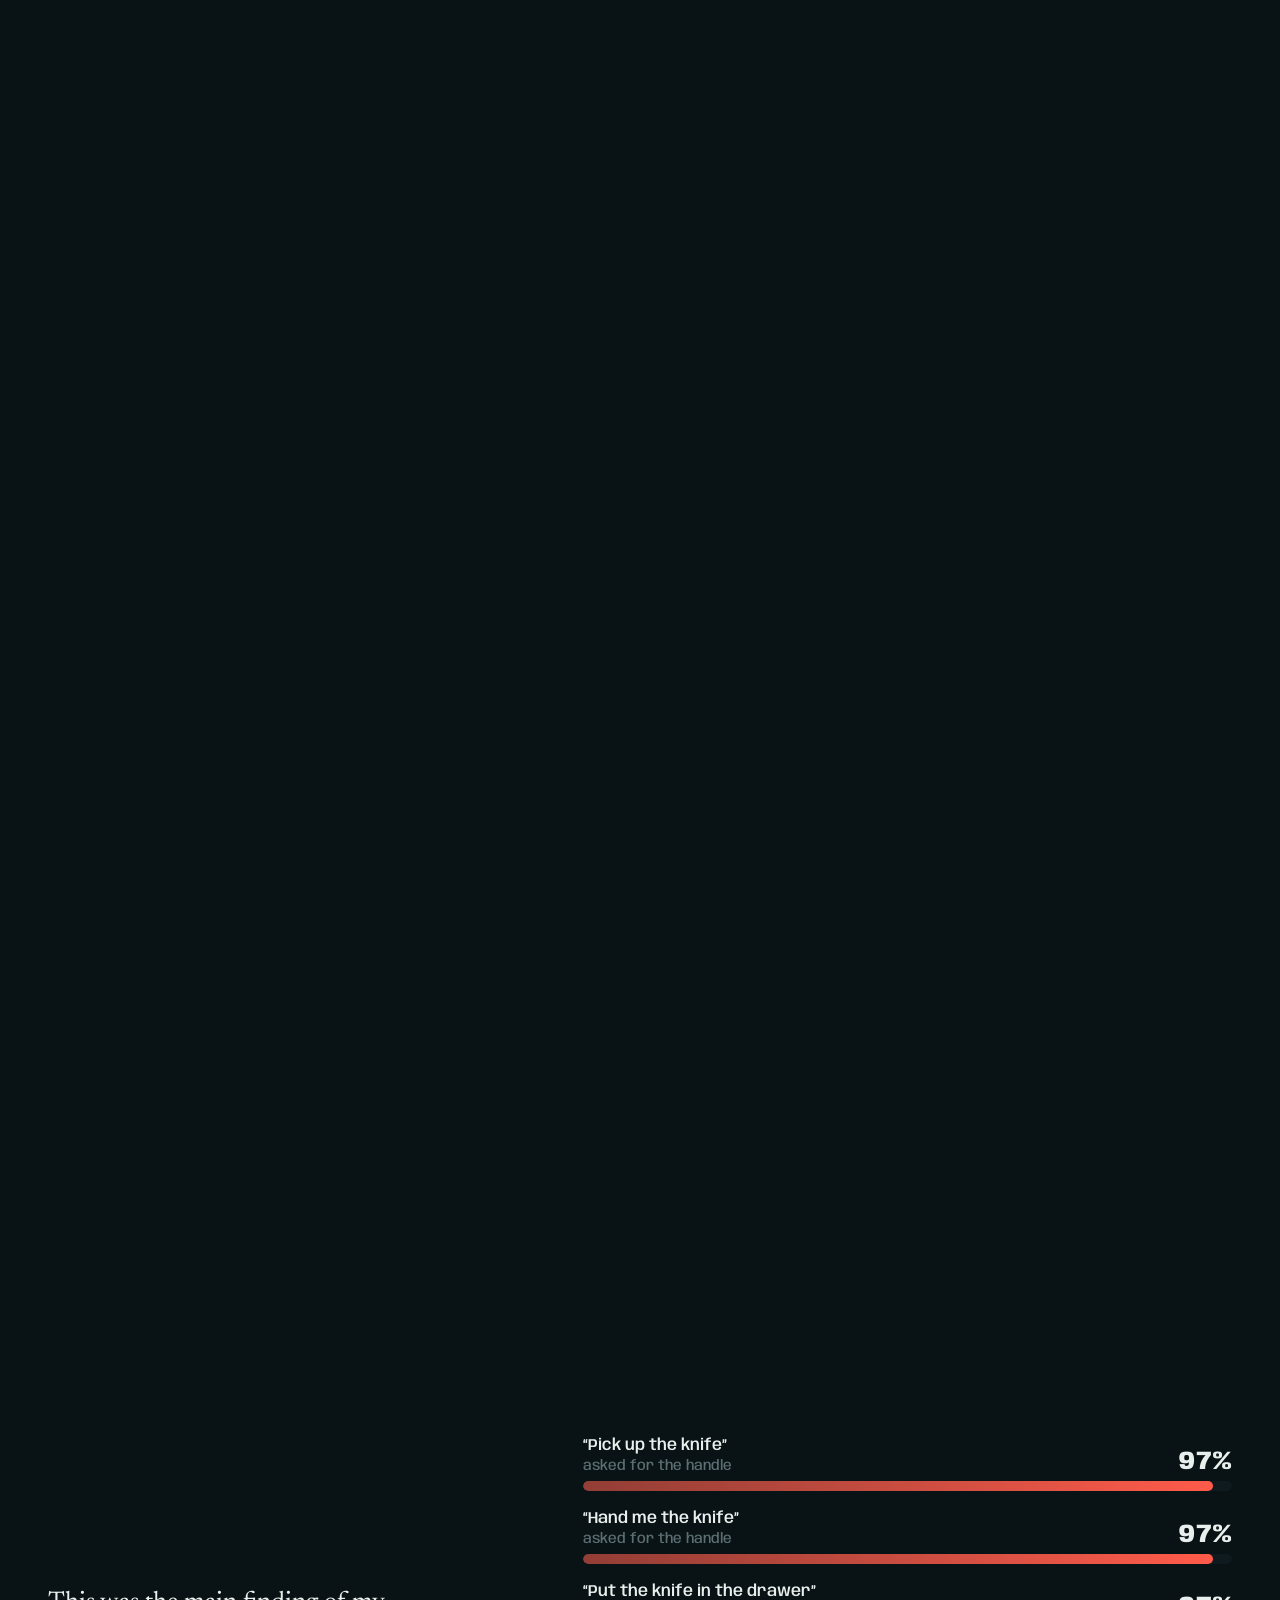
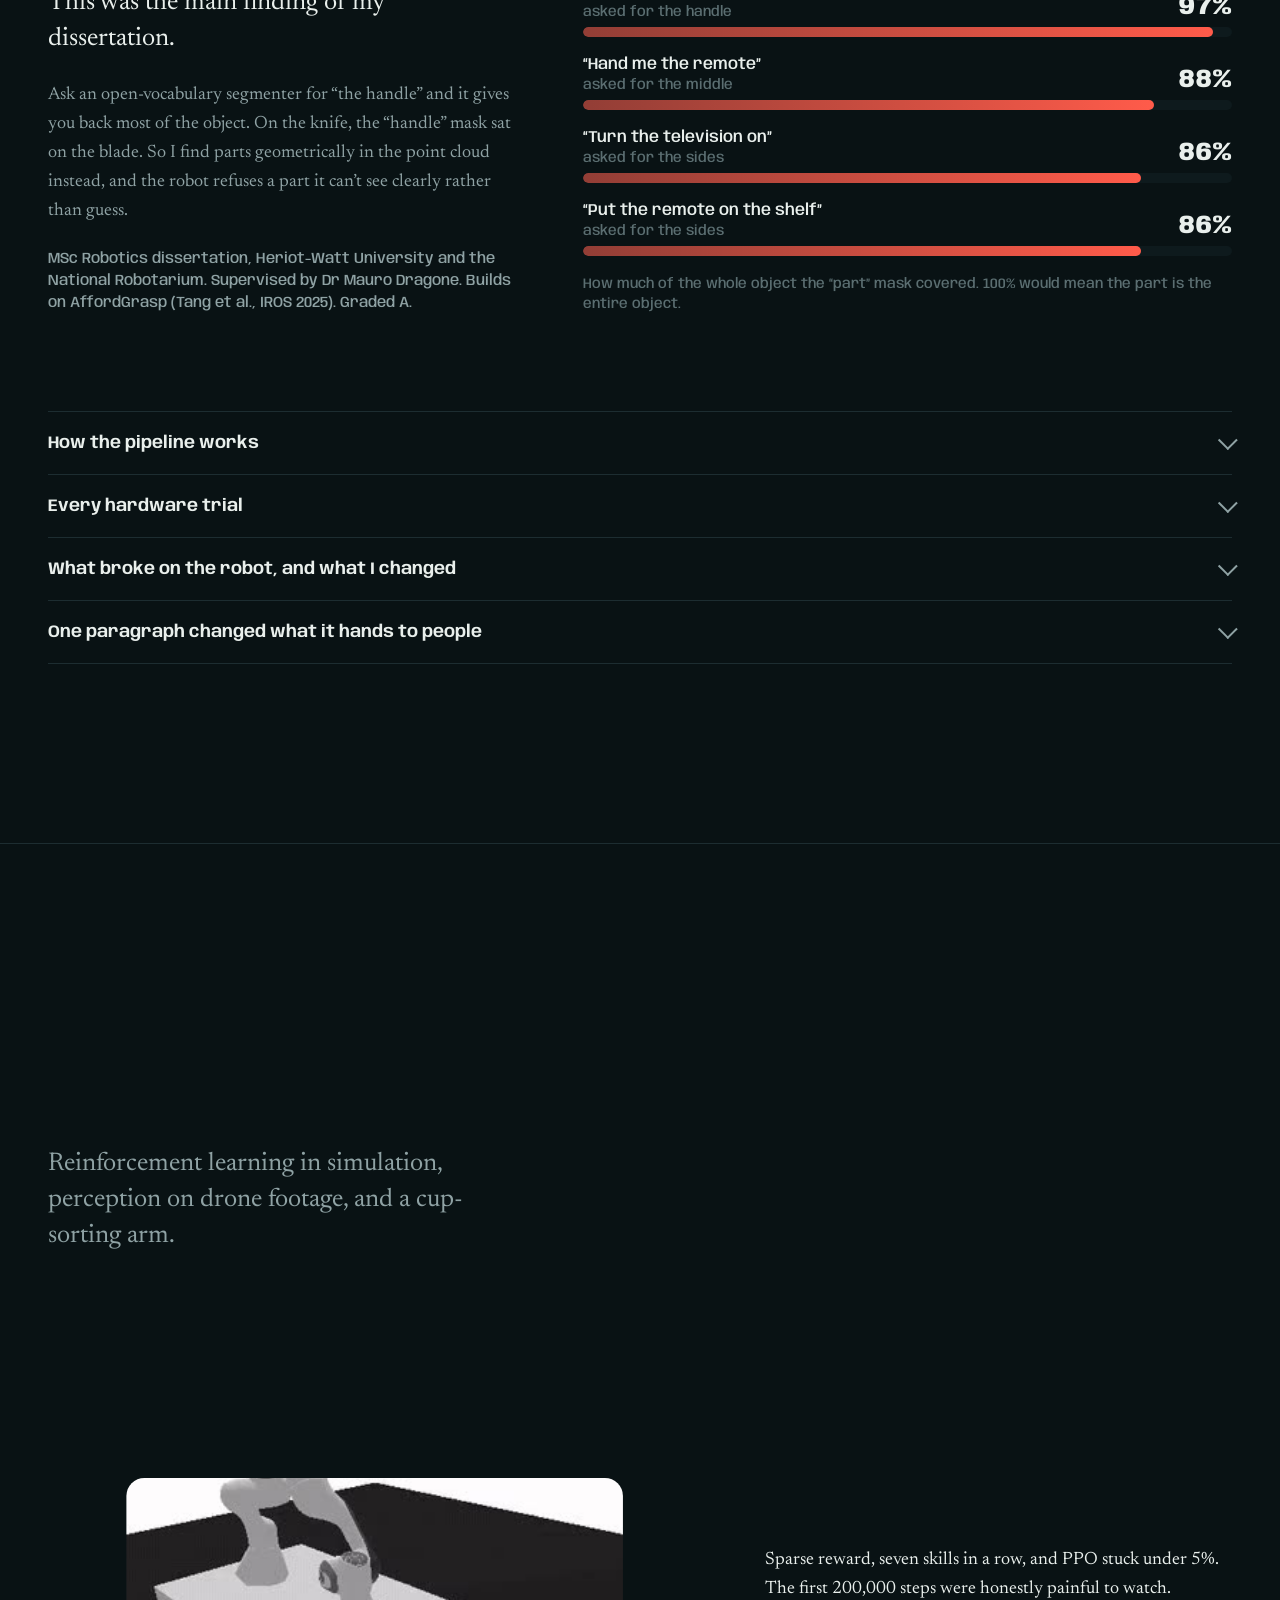
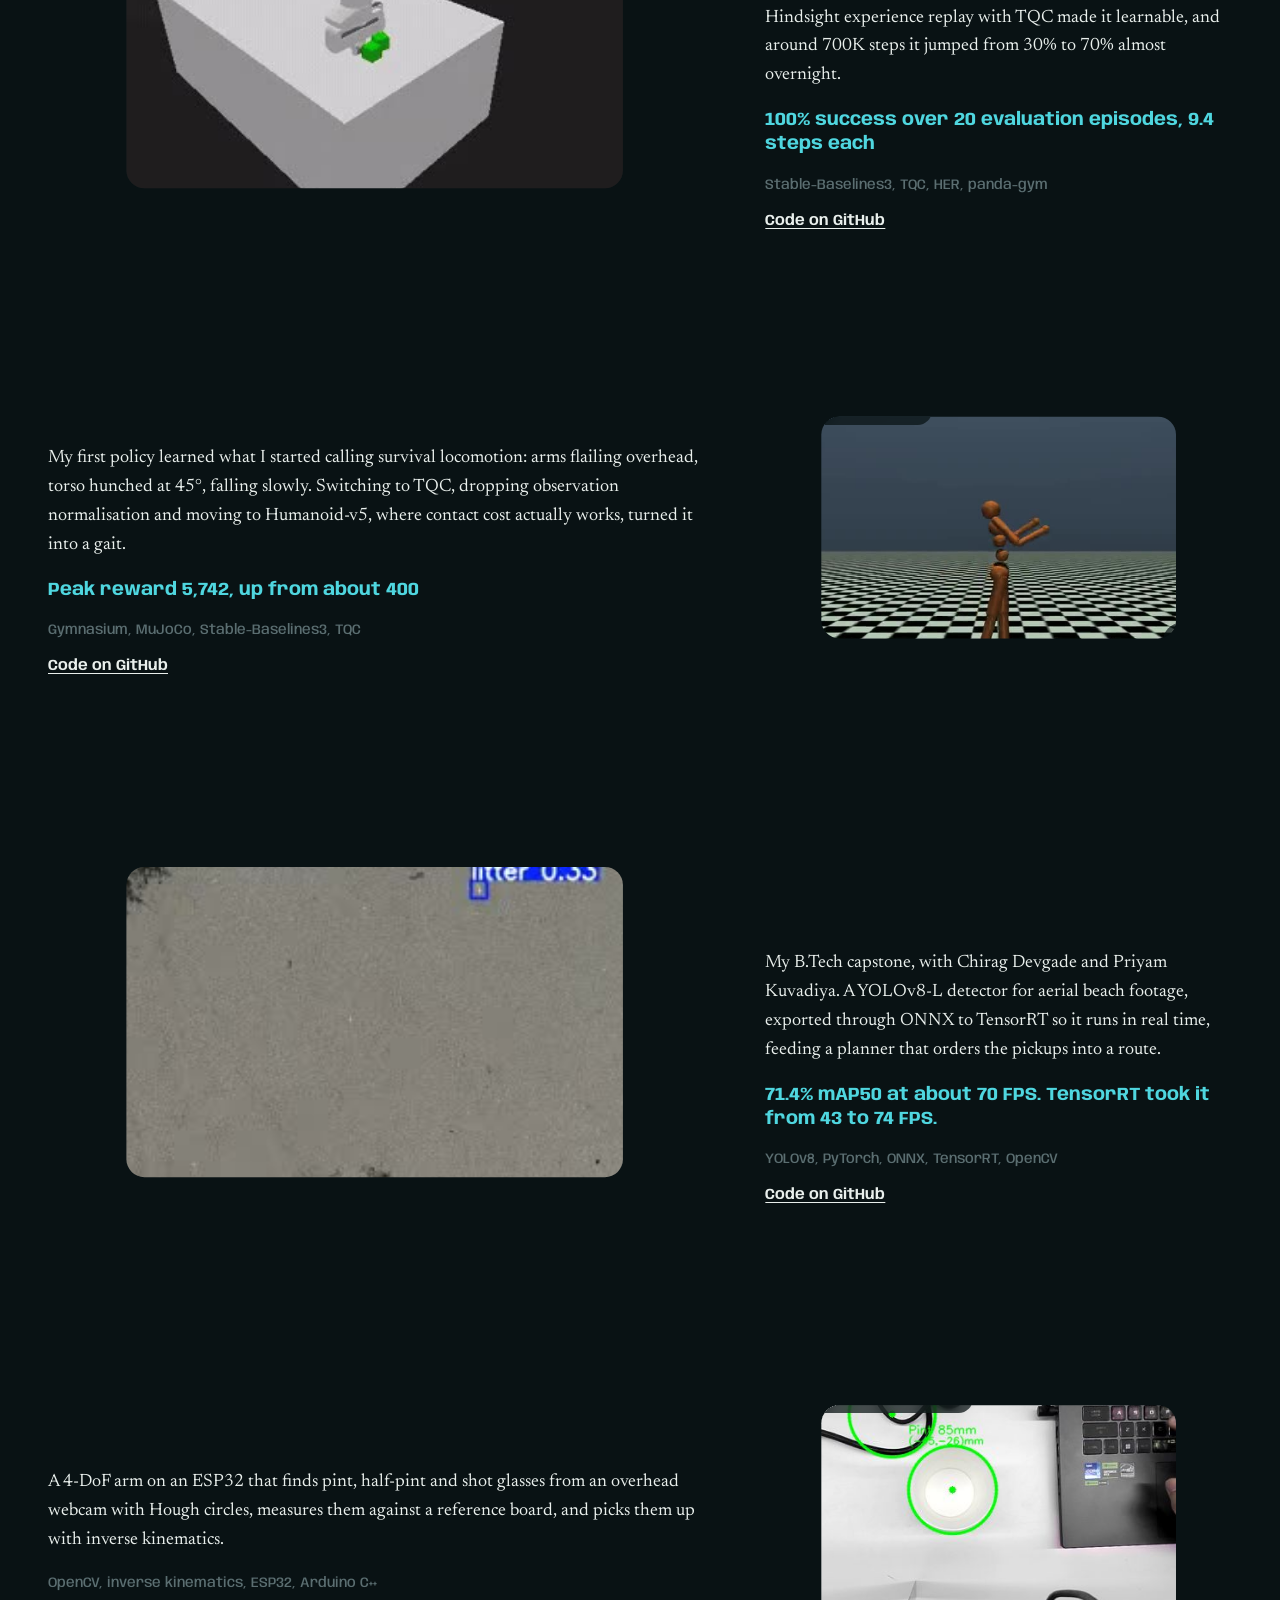
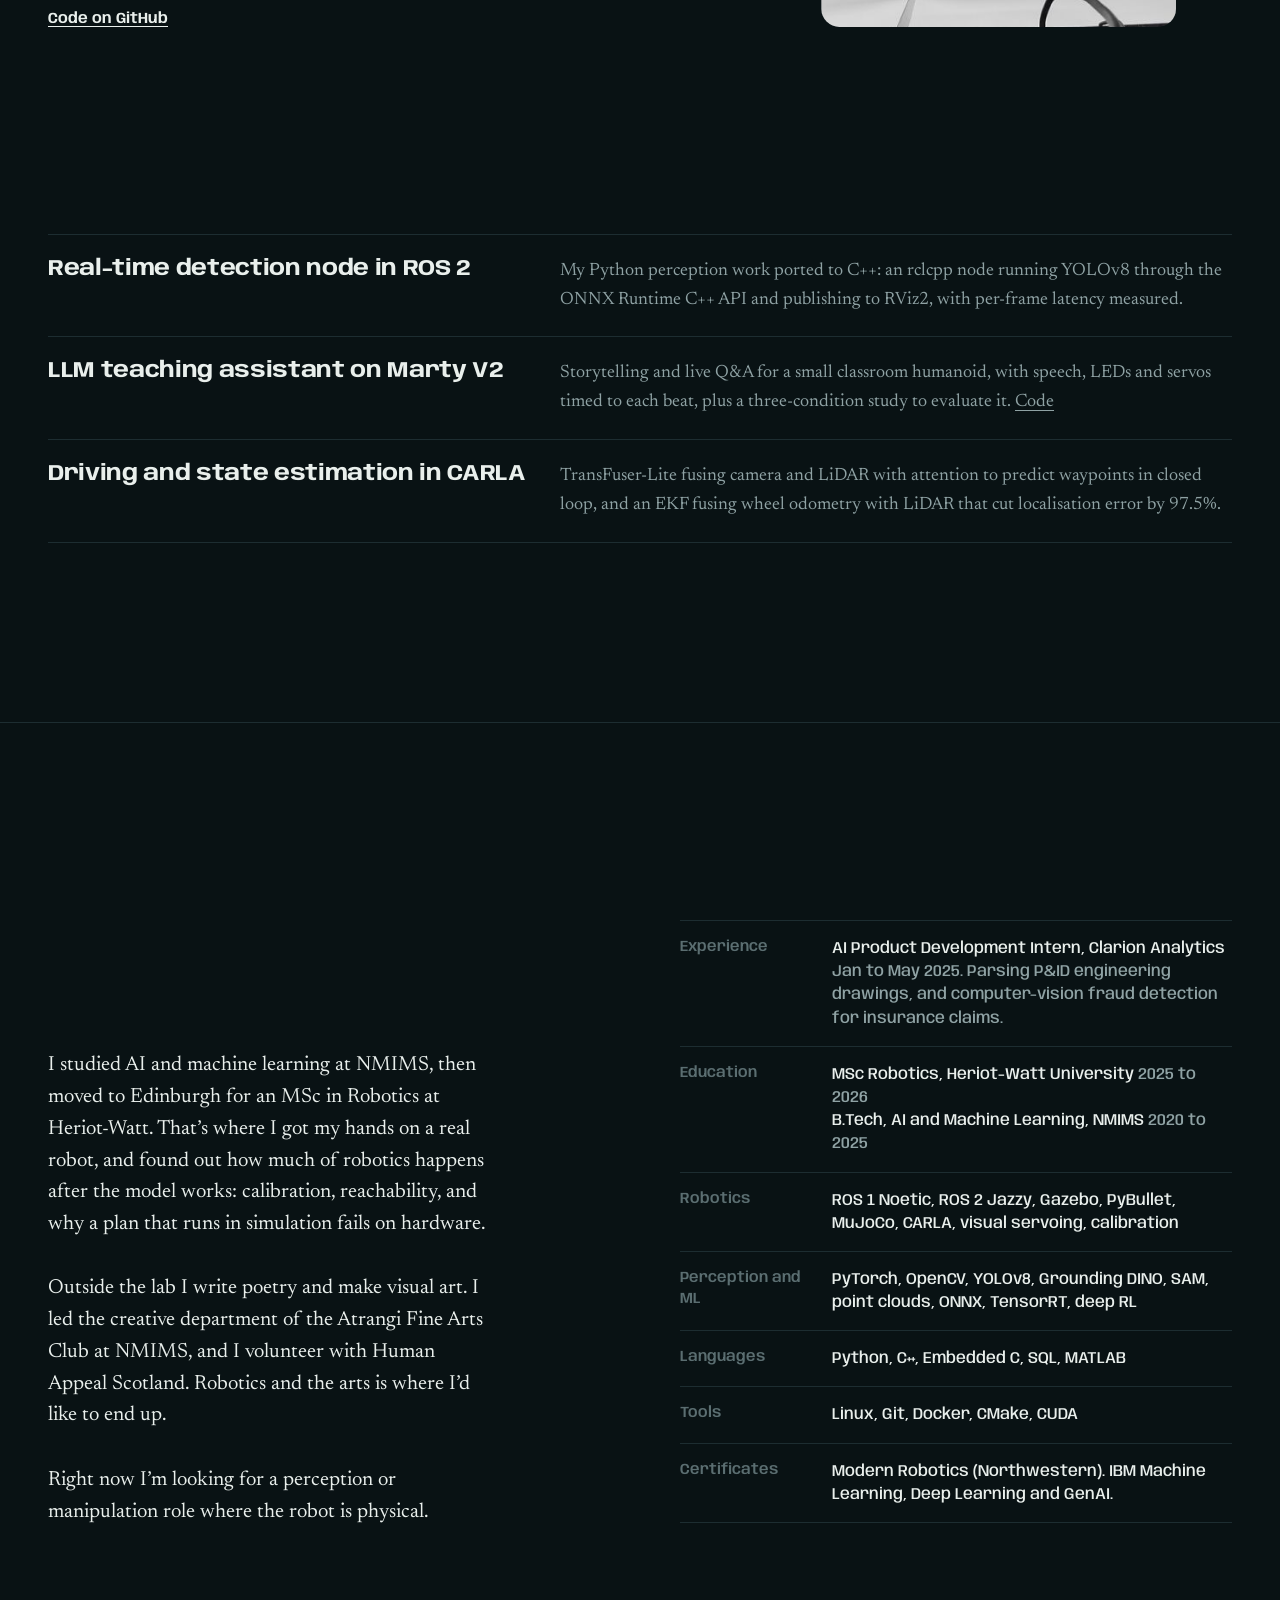
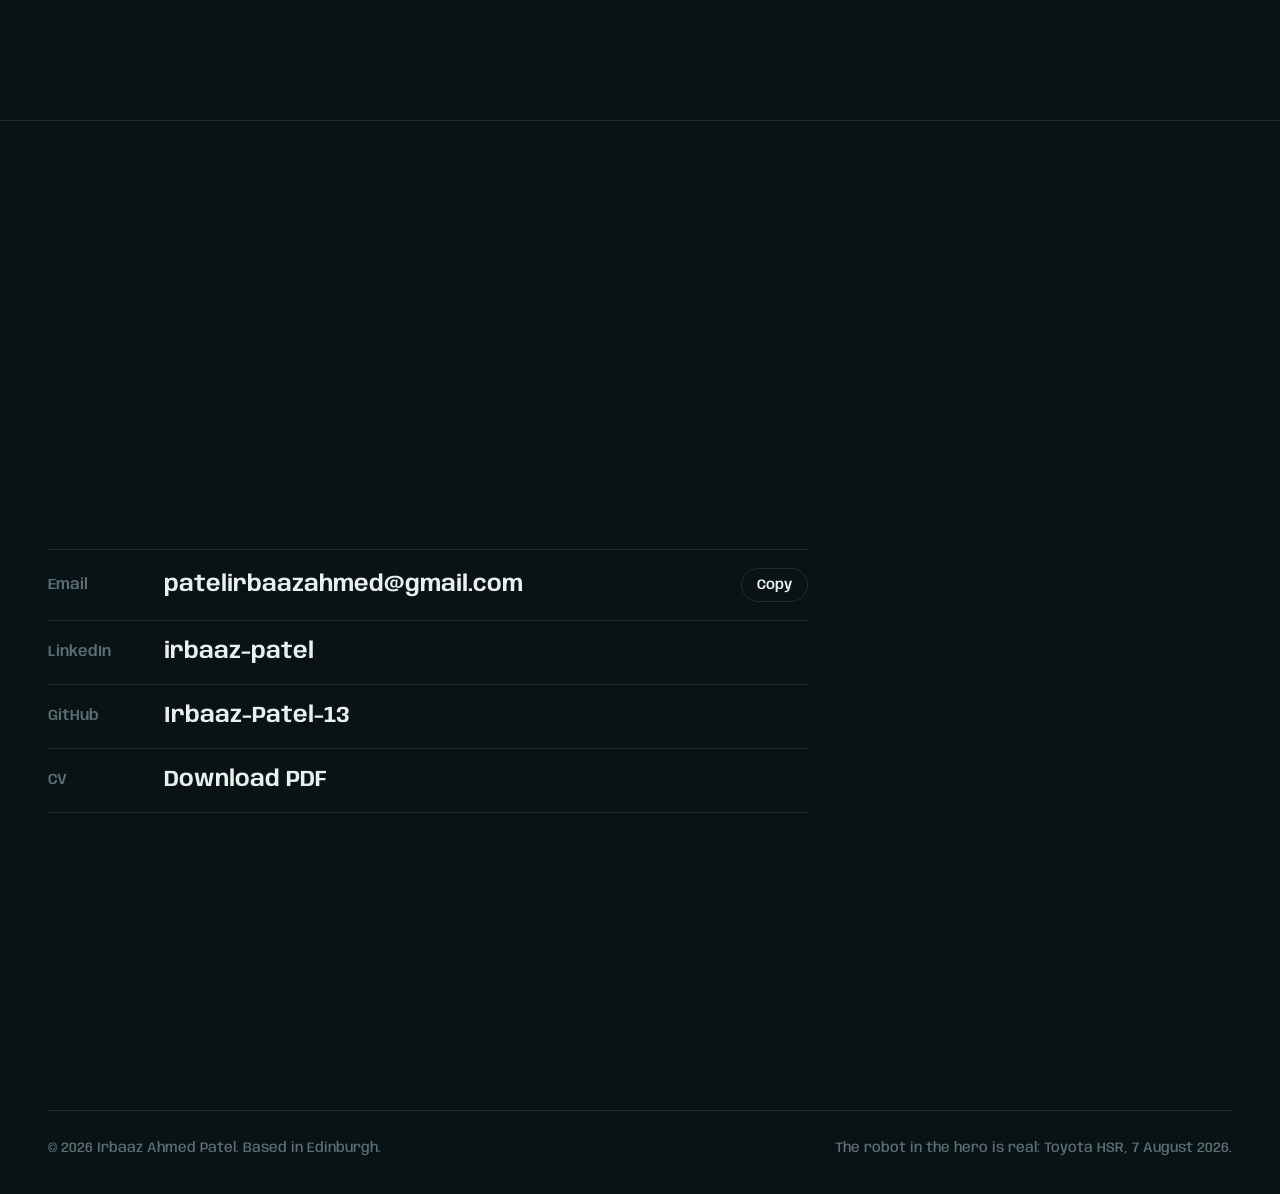
==== commit d6c76a6d: "Rebuild as one immersive scroll page The hero is the real 7 Aug HSR run: URDF plus recorded point cl" ====
--- a/index.html
+++ b/index.html
@@ -1,239 +1,305 @@
 <!doctype html>
-<html lang="en-GB">
+<html lang="en-GB" class="no-js">
 <head>
 <meta charset="utf-8">
 <meta name="viewport" content="width=device-width, initial-scale=1, viewport-fit=cover">
-<title>Irbaaz Ahmed Patel · Robotics engineer</title>
-<meta name="description" content="Irbaaz Ahmed Patel is a robotics engineer working on perception and manipulation. MSc Robotics, Heriot-Watt University and the National Robotarium. Language-instructed grasping on a real Toyota HSR.">
-<meta property="og:title" content="Irbaaz Ahmed Patel · Robotics engineer">
-<meta property="og:description" content="Perception and manipulation on real robots. MSc Robotics, Heriot-Watt University.">
-<meta property="og:image" content="https://irbaaz-patel-13.github.io/assets/img/hsr-loop-poster.jpg">
+<title>Irbaaz Ahmed Patel, robotics engineer</title>
+<meta name="description" content="Robotics engineer in Edinburgh working on perception and manipulation. MSc Robotics, Heriot-Watt University. Watch a Toyota HSR work out what to pick up from an instruction that never names the object.">
+<meta property="og:title" content="Irbaaz Ahmed Patel, robotics engineer">
+<meta property="og:description" content="Perception and manipulation on real robots. MSc Robotics, Heriot-Watt University and the National Robotarium.">
+<meta property="og:image" content="https://irbaaz-patel-13.github.io/assets/img/og.jpg">
+<meta property="og:url" content="https://irbaaz-patel-13.github.io/">
 <meta property="og:type" content="website">
-<meta name="theme-color" content="#F1F4F3" media="(prefers-color-scheme: light)">
-<meta name="theme-color" content="#0E1517" media="(prefers-color-scheme: dark)">
+<meta name="twitter:card" content="summary_large_image">
+<meta name="theme-color" content="#091214">
+<link rel="icon" href="data:image/svg+xml,%3Csvg xmlns='http://www.w3.org/2000/svg' viewBox='0 0 32 32'%3E%3Crect width='32' height='32' rx='8' fill='%23091214'/%3E%3Ccircle cx='16' cy='16' r='6' fill='%234FD6DF'/%3E%3C/svg%3E">
 <link rel="preconnect" href="https://fonts.googleapis.com">
 <link rel="preconnect" href="https://fonts.gstatic.com" crossorigin>
 <link rel="stylesheet" href="https://fonts.googleapis.com/css2?family=Anybody:wdth,wght@50..150,300..900&family=Newsreader:ital,opsz,wght@0,6..72,400..600;1,6..72,400&family=JetBrains+Mono:wght@400;500&display=swap">
-<link rel="stylesheet" href="assets/site.css">
-<link rel="preload" as="image" href="assets/img/hsr-loop-poster.jpg">
+<link rel="stylesheet" href="assets/css/main.css">
+<link rel="preload" as="image" href="assets/img/stage-poster.jpg" media="(min-width: 821px)">
+<link rel="preload" as="image" href="assets/img/stage-poster-m.jpg" media="(max-width: 820px)">
+<script>document.documentElement.classList.replace('no-js','js')</script>
+<script type="importmap">{"imports":{"three":"./assets/vendor/three.module.js","three/examples/jsm/":"./assets/vendor/addons/"}}</script>
 <script type="application/ld+json">
-{"@context":"https://schema.org","@type":"Person","name":"Irbaaz Ahmed Patel","jobTitle":"Robotics engineer","url":"https://irbaaz-patel-13.github.io/","sameAs":["https://www.linkedin.com/in/irbaaz-patel-74088625b","https://github.com/Irbaaz-Patel-13"],"alumniOf":[{"@type":"CollegeOrUniversity","name":"Heriot-Watt University"},{"@type":"CollegeOrUniversity","name":"NMIMS"}],"address":{"@type":"PostalAddress","addressLocality":"Edinburgh","addressCountry":"GB"}}
+{"@context":"https://schema.org","@type":"Person","name":"Irbaaz Ahmed Patel","jobTitle":"Robotics engineer","url":"https://irbaaz-patel-13.github.io/","email":"mailto:patelirbaazahmed@gmail.com","sameAs":["https://www.linkedin.com/in/irbaaz-patel-74088625b","https://github.com/Irbaaz-Patel-13"],"alumniOf":[{"@type":"CollegeOrUniversity","name":"Heriot-Watt University"},{"@type":"CollegeOrUniversity","name":"NMIMS"}],"address":{"@type":"PostalAddress","addressLocality":"Edinburgh","addressCountry":"GB"},"knowsAbout":["Robotic manipulation","Computer vision","ROS","Reinforcement learning"]}
 </script>
 </head>
 <body>
 
+<header class="top" id="top">
+  <a class="mark" href="#">Irbaaz Patel</a>
+  <nav aria-label="Main">
+    <a class="hide-s" href="#finding">Research</a>
+    <a class="hide-s" href="#work">Work</a>
+    <a href="#about">About</a>
+    <a class="pill" href="assets/Irbaaz-Patel-CV.pdf">CV</a>
+  </nav>
+</header>
+
+<main>
+
+<!-- The hero is the first frame of a real robot run; scrolling plays the run. -->
+<section class="story" id="story" aria-label="A real run on the Toyota HSR, driven by scrolling">
+  <div class="stage" id="stage">
+    <picture>
+      <source media="(max-width: 820px)" srcset="assets/img/stage-poster-m.jpg">
+      <img class="poster" src="assets/img/stage-poster.jpg" alt="" aria-hidden="true">
+    </picture>
+    <div class="scrim"></div>
+
+    <div class="hero-copy" id="hero">
+      <span class="status"><i aria-hidden="true"></i>Available now. UK right to work, no sponsorship needed.</span>
+      <h1 aria-label="Irbaaz Patel"><span class="word">Irbaaz</span><br><span class="word">Patel</span></h1>
+      <p class="role">Robotics engineer in Edinburgh, working on <b>perception and manipulation</b> for robots that are actually physical.</p>
+      <div class="btns">
+        <a class="btn primary" href="assets/Irbaaz-Patel-CV.pdf">Download CV</a>
+        <a class="btn" href="#contact">Get in touch</a>
+      </div>
+    </div>
+
+    <div class="captions" id="captions">
+      <div class="cap" data-cap="0">
+        <h2 class="quote">“I’d like a hot drink.”</h2>
+        <p>That’s the whole instruction. Nobody tells the robot to look for a mug.</p>
+      </div>
+      <div class="cap" data-cap="1">
+        <h2>It picks the red mug, and decides to hold it by the handle.</h2>
+        <p>GPT-4o reads the head-camera image in three steps: what the task needs, which object fits, and which part to grasp. It also flagged that the mug might be hot.</p>
+      </div>
+      <div class="cap" data-cap="2">
+        <h2>Then it has to actually get there.</h2>
+        <p class="figure"><span class="bad">0</span> of 25 grasps reachable, then <em>25</em> of 25</p>
+        <p>The HSR’s 5-DoF arm can’t reach most grasps from where it starts, so a planner picks where to park first.</p>
+      </div>
+      <div class="cap" data-cap="3">
+        <h2>It reaches, and lines up using the camera in its hand.</h2>
+        <p class="figure">46.9 px off target, then <em>12.7 px</em></p>
+        <p>Visual servoing corrects the last few centimetres before the gripper closes.</p>
+      </div>
+      <div class="cap" data-cap="4">
+        <h2>It closes until it feels the mug, then lifts 12 cm.</h2>
+        <p>Depth has to confirm the mug came with it before the trial counts.</p>
+      </div>
+      <div class="cap" data-cap="5">
+        <h2>8 of 11 real trials worked. The last four ran fully autonomously, back to back.</h2>
+        <p>Their lift heights were within 0.4 mm of each other.</p>
+        <div class="btns">
+          <button class="btn primary" type="button" data-film>Watch the full run</button>
+          <a class="btn" href="https://github.com/Irbaaz-Patel-13/intent-grasp-hsr">Code on GitHub</a>
+        </div>
+      </div>
+    </div>
+
+    <div class="cue" id="cue"><span class="line" aria-hidden="true"></span>Scroll to watch my Toyota HSR pick up a mug</div>
+
+    <div class="rail" id="rail" aria-hidden="true">
+      <ol>
+        <li>Choose</li><li>Drive</li><li>Reach</li><li>Grasp</li><li>Lift</li>
+      </ol>
+      <div class="telemetry" id="telemetry">Recorded run, 7 Aug 2026. Joint values from the planner log.</div>
+    </div>
+  </div>
+</section>
+
+<section class="sec" id="finding" aria-labelledby="finding-title">
+  <div class="wrap">
+    <h2 class="big scan" id="finding-title" style="margin-bottom:clamp(48px,7vw,96px)">Language knew which part. Vision didn’t.</h2>
+    <div class="finding">
+      <div class="say">
+        <p class="lede">This was the main finding of my dissertation.</p>
+        <p class="muted">Ask an open-vocabulary segmenter for “the handle” and it gives you back most of the object. On the knife, the “handle” mask sat on the blade. So I find parts geometrically in the point cloud instead, and the robot refuses a part it can’t see clearly rather than guess.</p>
+        <p class="small muted">MSc Robotics dissertation, Heriot-Watt University and the National Robotarium. Supervised by Dr Mauro Dragone. Builds on AffordGrasp (Tang et al., IROS 2025). Graded A.</p>
+      </div>
+      <div class="mask" role="img" aria-label="Share of the object mask covered by the requested part mask: three knife instructions 97 percent each, remote instructions 88, 86 and 86 percent">
+        <div class="mrow"><span class="what">“Pick up the knife”<span>asked for the handle</span></span><span class="pct" data-count="97">97%</span><span class="track"><span class="fill" style="width:97%"></span></span></div>
+        <div class="mrow"><span class="what">“Hand me the knife”<span>asked for the handle</span></span><span class="pct" data-count="97">97%</span><span class="track"><span class="fill" style="width:97%"></span></span></div>
+        <div class="mrow"><span class="what">“Put the knife in the drawer”<span>asked for the handle</span></span><span class="pct" data-count="97">97%</span><span class="track"><span class="fill" style="width:97%"></span></span></div>
+        <div class="mrow"><span class="what">“Hand me the remote”<span>asked for the middle</span></span><span class="pct" data-count="88">88%</span><span class="track"><span class="fill" style="width:88%"></span></span></div>
+        <div class="mrow"><span class="what">“Turn the television on”<span>asked for the sides</span></span><span class="pct" data-count="86">86%</span><span class="track"><span class="fill" style="width:86%"></span></span></div>
+        <div class="mrow"><span class="what">“Put the remote on the shelf”<span>asked for the sides</span></span><span class="pct" data-count="86">86%</span><span class="track"><span class="fill" style="width:86%"></span></span></div>
+        <p class="note">How much of the whole object the “part” mask covered. 100% would mean the part is the entire object.</p>
+      </div>
+    </div>
+
+    <div style="margin-top:clamp(56px,8vw,96px)">
+      <details class="more">
+        <summary>How the pipeline works</summary>
+        <div class="more-body">
+          <ul>
+            <li><b>Reason.</b> GPT-4o returns the object, the part and task constraints as JSON: surfaces to keep clear, grip firmness, what happens after the grasp. A contract check re-asks once if the answer contradicts itself.</li>
+            <li><b>Ground.</b> LangSAM (Grounding DINO + SAM) finds the whole object. The point cloud is then split into structural parts and matched against the one requested.</li>
+            <li><b>Grasp.</b> Contact-GraspNet proposes grasps on that part. The constraints set closing force, clearance, close depth and lift height.</li>
+            <li><b>Execute.</b> On ROS Noetic: collision-aware base placement, a forward-kinematics check, hand-camera visual servoing, a contact-stop close, and a lift that depth has to confirm.</li>
+          </ul>
+        </div>
+      </details>
+      <details class="more">
+        <summary>Every hardware trial</summary>
+        <div class="more-body">
+          <div class="trials" role="img" aria-label="Trials 1 to 12. 1 aborted, 2 grasped, 3 aborted, 4 held but the lift faulted, 5 to 7 grasped, 8 has no record, 9 to 12 grasped fully autonomously">
+            <span class="ab"></span><span class="ok"></span><span class="ab"></span><span class="ft"></span><span class="ok"></span><span class="ok"></span><span class="ok"></span><span class="no"></span><span class="auto"></span><span class="auto"></span><span class="auto"></span><span class="auto"></span>
+          </div>
+          <div class="legend"><span><i style="background:var(--ok)"></i>Grasped and lifted</span><span><i style="background:var(--ok);box-shadow:0 0 8px var(--ok)"></i>Fully autonomous (9 to 12)</span><span><i style="border:2px solid var(--warn)"></i>Aborted</span><span><i style="background:var(--mug)"></i>Held, lift faulted</span><span><i style="border:2px dashed var(--faint)"></i>No record</span></div>
+          <p>Trial 8 has no record in the log, so I left the gap instead of renumbering. Trials 1 and 3 aborted for reasons I never confirmed, and they stay open in the failure register.</p>
+        </div>
+      </details>
+      <details class="more">
+        <summary>What broke on the robot, and what I changed</summary>
+        <div class="more-body">
+          <div class="tbl"><table>
+            <thead><tr><th scope="col">What went wrong</th><th scope="col">What I changed</th><th scope="col">Re-tested</th></tr></thead>
+            <tbody>
+              <tr><td>Wrist commands at the URDF limit (−1.92 rad) were silently rejected</td><td>Clamp to −1.90 rad, and abort with under 3 cm of lift headroom</td><td class="n">Not separately</td></tr>
+              <tr><td>Odometry reset and a stale reference file drove the base toward the table</td><td>Abort when the reference is stale or near zero</td><td class="y">Yes, trial 6</td></tr>
+              <tr><td>Closing to a fixed position over-currented the gripper on the mug</td><td>Stop closing on contact</td><td class="n">Not separately</td></tr>
+              <tr><td>Command latency on the first close step looked like contact</td><td>Contact only counts after real finger travel</td><td class="n">Not separately</td></tr>
+              <tr><td>Trial 4: mug held, but the lift faulted on over-current</td><td>Stop earlier on resistance, plus a hold margin</td><td class="y">Yes, trial 5</td></tr>
+              <tr><td>The arm-tuck move before captures drove the arm into the floor</td><td>Retired that script</td><td class="n">Not needed</td></tr>
+            </tbody>
+          </table></div>
+          <p>After the floor collision I wrote the lab’s pose-checking protocol. Every hand-written arm pose is checked against the robot’s URDF for joint limits, floor clearance and a keep-out zone around the head before it’s allowed to run.</p>
+        </div>
+      </details>
+      <details class="more">
+        <summary>One paragraph changed what it hands to people</summary>
+        <div class="more-body">
+          <p>My first prompt made “hand me the knife” grab the handle, which means offering the person the blade. Asking the model to think about who receives the object changed the grasped part for 4 of 6 objects.</p>
+          <div class="tbl"><table>
+            <thead><tr><th scope="col">Object</th><th scope="col">First prompt grasps</th><th scope="col">Receiver-aware grasps</th><th scope="col">Keeps clear</th></tr></thead>
+            <tbody>
+              <tr><td>Knife</td><td>Handle</td><td style="color:var(--mug)">Blade spine</td><td>Handle</td></tr>
+              <tr><td>Mug</td><td>Handle</td><td style="color:var(--mug)">Body</td><td>Handle</td></tr>
+              <tr><td>Hammer</td><td>Handle</td><td style="color:var(--mug)">Head</td><td>Handle</td></tr>
+              <tr><td>Bottle</td><td>Neck</td><td style="color:var(--mug)">Body</td><td>Neck</td></tr>
+              <tr><td>Bowl</td><td>Rim</td><td>Rim</td><td>Interior</td></tr>
+              <tr><td>Pan</td><td>Handle</td><td>Handle</td><td>Handle (it contradicts itself)</td></tr>
+            </tbody>
+          </table></div>
+        </div>
+      </details>
+    </div>
+  </div>
+</section>
+
+<section class="sec" id="work" aria-labelledby="work-title">
+  <div class="wrap">
+    <div class="work-head">
+      <h2 class="big scan" id="work-title">More work</h2>
+      <p class="lede muted">Reinforcement learning in simulation, perception on drone footage, and a cup-sorting arm.</p>
+    </div>
+
+    <article class="project">
+      <div class="media reveal-clip">
+        <video data-loop muted loop playsinline preload="none" poster="assets/img/pick-place-poster.jpg" aria-label="A simulated Panda arm picking up a green cube and placing it on a target"><source src="assets/video/pick-place.mp4" type="video/mp4"></video>
+        <span class="tag">Simulation, PyBullet</span>
+      </div>
+      <div class="copy">
+        <h3 class="scan">Teaching a Panda arm to pick and place</h3>
+        <p>Sparse reward, seven skills in a row, and PPO stuck under 5%. The first 200,000 steps were honestly painful to watch. Hindsight experience replay with TQC made it learnable, and around 700K steps it jumped from 30% to 70% almost overnight.</p>
+        <p class="result">100% success over 20 evaluation episodes, 9.4 steps each</p>
+        <p class="stack">Stable-Baselines3, TQC, HER, panda-gym</p>
+        <div class="links"><a href="https://github.com/Irbaaz-Patel-13/robotic-sorting-rl">Code on GitHub</a></div>
+      </div>
+    </article>
+
+    <article class="project flip">
+      <div class="media reveal-clip">
+        <video data-loop muted loop playsinline preload="none" poster="assets/img/humanoid-poster.jpg" aria-label="A simulated humanoid walking on a checkered floor"><source src="assets/video/humanoid.mp4" type="video/mp4"></video>
+        <span class="tag">Simulation, MuJoCo</span>
+      </div>
+      <div class="copy">
+        <h3 class="scan">Getting a humanoid to walk</h3>
+        <p>My first policy learned what I started calling survival locomotion: arms flailing overhead, torso hunched at 45°, falling slowly. Switching to TQC, dropping observation normalisation and moving to Humanoid-v5, where contact cost actually works, turned it into a gait.</p>
+        <p class="result">Peak reward 5,742, up from about 400</p>
+        <p class="stack">Gymnasium, MuJoCo, Stable-Baselines3, TQC</p>
+        <div class="links"><a href="https://github.com/Irbaaz-Patel-13/bipedal-locomotion">Code on GitHub</a></div>
+      </div>
+    </article>
+
+    <article class="project">
+      <div class="media reveal-clip">
+        <video data-loop muted loop playsinline preload="none" poster="assets/img/litter-poster.jpg" aria-label="Aerial beach footage with litter detections drawn as boxes"><source src="assets/video/litter.mp4" type="video/mp4"></video>
+        <span class="tag">Published, ICNGT 2025</span>
+      </div>
+      <div class="copy">
+        <h3 class="scan">Spotting beach litter from a drone</h3>
+        <p>My B.Tech capstone, with Chirag Devgade and Priyam Kuvadiya. A YOLOv8-L detector for aerial beach footage, exported through ONNX to TensorRT so it runs in real time, feeding a planner that orders the pickups into a route.</p>
+        <p class="result">71.4% mAP50 at about 70 FPS. TensorRT took it from 43 to 74 FPS.</p>
+        <p class="stack">YOLOv8, PyTorch, ONNX, TensorRT, OpenCV</p>
+        <div class="links"><a href="https://github.com/Irbaaz-Patel-13/Drone-mapping-path-finding">Code on GitHub</a></div>
+      </div>
+    </article>
+
+    <article class="project flip">
+      <div class="media reveal-clip">
+        <img src="assets/img/rms-webcam.jpg" width="640" height="480" loading="lazy" alt="Overhead webcam view of the table with two detected cups circled and labelled with their size in millimetres">
+        <span class="tag">Hardware, group project</span>
+      </div>
+      <div class="copy">
+        <h3 class="scan">A cup-sorting arm</h3>
+        <p>A 4-DoF arm on an ESP32 that finds pint, half-pint and shot glasses from an overhead webcam with Hough circles, measures them against a reference board, and picks them up with inverse kinematics.</p>
+        <p class="stack">OpenCV, inverse kinematics, ESP32, Arduino C++</p>
+        <div class="links"><a href="https://github.com/Irbaaz-Patel-13/RMS-Image-processing">Code on GitHub</a></div>
+      </div>
+    </article>
+
+    <div class="also">
+      <div class="also-row"><h4>Real-time detection node in ROS 2</h4><p>My Python perception work ported to C++: an rclcpp node running YOLOv8 through the ONNX Runtime C++ API and publishing to RViz2, with per-frame latency measured.</p></div>
+      <div class="also-row"><h4>LLM teaching assistant on Marty V2</h4><p>Storytelling and live Q&amp;A for a small classroom humanoid, with speech, LEDs and servos timed to each beat, plus a three-condition study to evaluate it. <a href="https://github.com/Irbaaz-Patel-13/Marty-HRI">Code</a></p></div>
+      <div class="also-row"><h4>Driving and state estimation in CARLA</h4><p>TransFuser-Lite fusing camera and LiDAR with attention to predict waypoints in closed loop, and an EKF fusing wheel odometry with LiDAR that cut localisation error by 97.5%.</p></div>
+    </div>
+  </div>
+</section>
+
+<section class="sec" id="about" aria-labelledby="about-title">
+  <div class="wrap about">
+    <div class="prose">
+      <h2 class="big scan" id="about-title" style="margin-bottom:12px">Hi, I’m Irbaaz.</h2>
+      <p>I studied AI and machine learning at NMIMS, then moved to Edinburgh for an MSc in Robotics at Heriot-Watt. That’s where I got my hands on a real robot, and found out how much of robotics happens after the model works: calibration, reachability, and why a plan that runs in simulation fails on hardware.</p>
+      <p>Outside the lab I write poetry and make visual art. I led the creative department of the Atrangi Fine Arts Club at NMIMS, and I volunteer with Human Appeal Scotland. Robotics and the arts is where I’d like to end up.</p>
+      <p>Right now I’m looking for a perception or manipulation role where the robot is physical.</p>
+    </div>
+    <dl class="facts">
+      <div><dt>Experience</dt><dd>AI Product Development Intern, Clarion Analytics<br><span>Jan to May 2025. Parsing P&amp;ID engineering drawings, and computer-vision fraud detection for insurance claims.</span></dd></div>
+      <div><dt>Education</dt><dd>MSc Robotics, Heriot-Watt University <span>2025 to 2026</span><br>B.Tech, AI and Machine Learning, NMIMS <span>2020 to 2025</span></dd></div>
+      <div><dt>Robotics</dt><dd>ROS 1 Noetic, ROS 2 Jazzy, Gazebo, PyBullet, MuJoCo, CARLA, visual servoing, calibration</dd></div>
+      <div><dt>Perception and ML</dt><dd>PyTorch, OpenCV, YOLOv8, Grounding DINO, SAM, point clouds, ONNX, TensorRT, deep RL</dd></div>
+      <div><dt>Languages</dt><dd>Python, C++, Embedded C, SQL, MATLAB</dd></div>
+      <div><dt>Tools</dt><dd>Linux, Git, Docker, CMake, CUDA</dd></div>
+      <div><dt>Certificates</dt><dd>Modern Robotics (Northwestern). IBM Machine Learning, Deep Learning and GenAI.</dd></div>
+    </dl>
+  </div>
+</section>
+
+<section class="sec" id="contact" aria-labelledby="contact-title">
+  <div class="wrap contact">
+    <h2 class="big scan" id="contact-title">Let’s talk.</h2>
+    <div class="chan">
+      <div><span class="k">Email</span><span class="v">patelirbaazahmed@gmail.com</span><button class="copybtn" type="button" data-copy="patelirbaazahmed@gmail.com">Copy</button></div>
+      <div><span class="k">LinkedIn</span><a class="v" href="https://www.linkedin.com/in/irbaaz-patel-74088625b">irbaaz-patel</a></div>
+      <div><span class="k">GitHub</span><a class="v" href="https://github.com/Irbaaz-Patel-13">Irbaaz-Patel-13</a></div>
+      <div><span class="k">CV</span><a class="v" href="assets/Irbaaz-Patel-CV.pdf">Download PDF</a></div>
+    </div>
+    <p class="copystat" id="copystat" role="status" aria-live="polite"></p>
+  </div>
+</section>
+
+</main>
+
 <div class="wrap">
-  <nav class="nav" aria-label="Main">
-    <a class="mark" href="./">Irbaaz Patel</a>
-    <ul>
-      <li><a href="#work">Work</a></li>
-      <li><a href="#about">About</a></li>
-      <li><a href="assets/Irbaaz-Patel-CV.pdf">CV</a></li>
-      <li><a href="#contact">Contact</a></li>
-    </ul>
-  </nav>
-
-  <header class="hero">
-    <span class="status"><i aria-hidden="true"></i>Available now, with the right to work in the UK</span>
-    <h1><span class="line">Robots that know</span> <span class="line">which part</span> <span class="line">to hold.</span></h1>
-    <div class="hero-body">
-      <div class="hero-copy">
-        <p class="lead"><strong>I'm Irbaaz Ahmed Patel</strong>, a robotics engineer working on perception and manipulation. For my MSc at Heriot-Watt University and the National Robotarium, I put a language-instructed grasping pipeline on a real Toyota HSR.</p>
-        <p class="soft">Most of that time went on the unglamorous half of robotics: calibration, reachability, and why a plan that runs in simulation fails on hardware. I'm looking for a perception or manipulation role where the robot is physical.</p>
-        <div class="btns">
-          <a class="btn solid" href="work/hsr.html">Read the HSR case study</a>
-          <a class="btn" href="assets/Irbaaz-Patel-CV.pdf">Download CV</a>
-        </div>
-      </div>
-      <div class="hero-media">
-        <div class="frame">
-          <div class="aspect">
-            <video data-loop muted loop playsinline preload="auto" poster="assets/img/hsr-loop-poster.jpg" aria-label="The Toyota HSR finding a red mug, driving to it, aligning its gripper and lifting it">
-              <source src="assets/video/hsr-loop.mp4" type="video/mp4">
-            </video>
-          </div>
-        </div>
-        <p class="caption">One real trial at the National Robotarium, four times normal speed: perception, base positioning, arm positioning, visual-servo alignment, then grasp and lift.</p>
-      </div>
-    </div>
-  </header>
+  <footer><span>© 2026 Irbaaz Ahmed Patel. Based in Edinburgh.</span><span>The robot in the hero is real: Toyota HSR, 7 August 2026.</span></footer>
 </div>
 
-<section class="section" id="work" aria-labelledby="work-title">
-  <div class="wrap">
-    <div class="section-head">
-      <h2 id="work-title">Selected work</h2>
-      <p>One project on a real robot in depth, three in simulation and on drone imagery, and the smaller builds around them.</p>
-    </div>
-
-    <article class="feature" aria-labelledby="hsr-title">
-      <div>
-        <div class="frame"><img src="assets/img/scene-run-0807.jpg" width="640" height="480" alt="The HSR head camera's view of a red enamel mug on a wooden chair seat" loading="lazy"></div>
-        <p class="caption">What the HSR's head camera saw on the 7 August run, before it decided anything.</p>
-      </div>
-      <div class="ask">
-        <p class="kicker">The instruction never names the object</p>
-        <blockquote>I'd like a hot drink</blockquote>
-        <ol class="trace" aria-label="What the robot concluded">
-          <li><div class="q">Which object fits the task?</div><div class="a">The red mug</div></li>
-          <li class="target"><div class="q">Which part should it hold?</div><div class="a">The handle</div></li>
-          <li><div class="q">What else matters?</div><div class="a">It may be hot. Grip firmly.</div></li>
-          <li><div class="q">What went wrong?</div><div class="a">It assumed pouring and kept the rim clear. That's logged as a failure, not hidden.</div></li>
-        </ol>
-      </div>
-    </article>
-
-    <div class="feature" style="margin-top:48px">
-      <div class="prose">
-        <h3 id="hsr-title">Instruction-conditioned grasping on a Toyota HSR</h3>
-        <p>GPT-4o reasons about what the task needs and which part to grasp. LangSAM finds the object, but asked for a part it returns 86 to 97 percent of the whole object, so I find the part geometrically in the point cloud instead. Contact-GraspNet proposes grasps on that part, a collision-aware planner picks where the base should stand, and visual servoing from the hand camera lines up the final approach.</p>
-        <p>The core finding: language can name part-level constraints that segmentation cannot resolve.</p>
-        <div class="btns"><a class="btn solid" href="work/hsr.html">Read the case study</a><a class="btn" href="https://github.com/Irbaaz-Patel-13/intent-grasp-hsr">Code on GitHub</a></div>
-      </div>
-      <div class="facts">
-        <div><span class="big">8<small>/11</small></span><p>real-robot trials grasped and lifted the mug, the last four autonomously in a row</p></div>
-        <div><span class="big">25<small>/25</small></span><p>grasps reachable after base placement, up from none from the starting pose</p></div>
-        <div><span class="big">94<small>%</small></span><p>correct object picked from the instruction alone, 61 of 65 runs</p></div>
-        <div><span class="big">12.7<small> px</small></span><p>final alignment error after visual servoing, down from 46.9 px</p></div>
-      </div>
-    </div>
-
-    <div class="projects">
-      <article class="project">
-        <div class="frame"><div class="aspect">
-          <video data-loop muted loop playsinline preload="none" poster="assets/img/pick-place-poster.jpg" aria-label="Simulated Panda arm picking up a green cube and placing it at a target">
-            <source src="assets/video/pick-place.mp4" type="video/mp4"></video>
-        </div></div>
-        <h3><a href="work/pick-and-place.html">Deep RL for pick-and-place</a></h3>
-        <p class="meta">Franka Panda in PyBullet. TQC with hindsight experience replay.</p>
-        <p>A sparse-reward task where PPO stayed under 5% success. Relabelling failed episodes as if they'd hit a goal made it learnable.</p>
-        <p class="result">100% success over 20 evaluation episodes, 9.4 steps each</p>
-      </article>
-      <article class="project">
-        <div class="frame"><div class="aspect">
-          <video data-loop muted loop playsinline preload="none" poster="assets/img/humanoid-poster.jpg" aria-label="Simulated humanoid walking forward on a checkered floor">
-            <source src="assets/video/humanoid.mp4" type="video/mp4"></video>
-        </div></div>
-        <h3><a href="work/humanoid.html">Humanoid locomotion with deep RL</a></h3>
-        <p class="meta">MuJoCo Humanoid, 17 actuated joints. TQC.</p>
-        <p>The first policy learned to fall slowly. A different algorithm, no observation normalisation and a fixed environment version turned it into a gait.</p>
-        <p class="result">Peak reward 5,742, from about 400. Episodes up to 1,000 steps.</p>
-      </article>
-      <article class="project">
-        <div class="frame"><div class="aspect">
-          <video data-loop muted loop playsinline preload="none" poster="assets/img/litter-poster.jpg" aria-label="Aerial beach footage with litter detections drawn as boxes">
-            <source src="assets/video/litter.mp4" type="video/mp4"></video>
-        </div></div>
-        <h3><a href="work/beach-litter.html">Beach litter detection for cleaning drones</a></h3>
-        <p class="meta">YOLOv8-L, ONNX and TensorRT. Published at ICNGT 2025.</p>
-        <p>A detector for aerial beach imagery, accelerated for real time, feeding a planner that orders pickups into a drone route.</p>
-        <p class="result">71.4% mAP50 at about 70 FPS</p>
-      </article>
-    </div>
-
-    <div class="more">
-      <h3>Also built</h3>
-      <div class="rows">
-        <div class="row">
-          <h4>Real-time object detection node in ROS 2</h4>
-          <div><p class="what">My Python perception work ported to C++: a class-based rclcpp node that takes a camera stream through cv_bridge, runs YOLOv8 with the ONNX Runtime C++ API and publishes detections to RViz2, with per-frame latency measured.</p><p class="tools">C++17, ROS 2 Jazzy, ament_cmake, ONNX Runtime</p></div>
-          <span class="link"></span>
-        </div>
-        <div class="row">
-          <h4>LLM teaching assistant on Marty V2</h4>
-          <div><p class="what">A dual-mode behaviour system for a small humanoid classroom robot: narrative storytelling and LLM question answering, with speech, LEDs and servos coordinated per beat. I also designed a three-condition between-subjects study to evaluate it.</p><p class="tools">Python, LLM prompting, text-to-speech, behaviour design</p></div>
-          <a class="link" href="https://github.com/Irbaaz-Patel-13/Marty-HRI">Code</a>
-        </div>
-        <div class="row">
-          <h4>Autonomous driving and state estimation</h4>
-          <div><p class="what">TransFuser-Lite fuses camera and LiDAR through attention to predict waypoints, driven closed-loop in CARLA. A separate EKF fusing wheel odometry with LiDAR cut localisation error by 97.5%.</p><p class="tools">CARLA, PyTorch, sensor fusion, Kalman filtering</p></div>
-          <span class="link"></span>
-        </div>
-        <div class="row">
-          <h4>Cup-sorting robot arm</h4>
-          <div><p class="what">A 4-DoF arm that finds pint, half-pint and shot glasses with Hough circles, measures them against a reference board and picks them up with inverse kinematics on an ESP32. A group project.</p><p class="tools">OpenCV, inverse kinematics, ESP32, serial control</p></div>
-          <a class="link" href="https://github.com/Irbaaz-Patel-13/RMS-Image-processing">Code</a>
-        </div>
-      </div>
-    </div>
-  </div>
-</section>
-
-<section class="section" id="about" aria-labelledby="about-title">
-  <div class="wrap">
-    <div class="about">
-      <div class="prose">
-        <h2 id="about-title">About</h2>
-        <p class="lead">I came to robotics from AI and machine learning, and stayed for the part where models meet the physical world.</p>
-        <p>My B.Tech at NMIMS was in artificial intelligence and machine learning. At Heriot-Watt I moved onto real hardware: the Toyota HSR at the National Robotarium, supervised by Dr Mauro Dragone. I like problems that only show up on a real robot, like a camera with all-zero intrinsics or a wrist command silently rejected at its joint limit.</p>
-        <p>Outside the lab I write poetry and make visual art, and I led the creative department of the Atrangi Fine Arts Club at NMIMS. That's where my interest in robots that share space with people comes from. It's why I care how a robot hands over a knife, not only whether it can pick one up.</p>
-        <p>I'm based in Edinburgh.</p>
-      </div>
-      <div style="display:grid;gap:44px">
-        <div>
-          <p class="group-title">Experience</p>
-          <ul class="timeline">
-            <li><span class="when">Jan–May 2025</span><div><h4>AI Product Development Intern</h4><span class="where">Clarion Analytics</span><p>Deep learning pipelines that extract structure from P&amp;ID engineering drawings, with custom feature detection where standard OCR failed. A computer-vision fraud detection system for health insurance claims, including the annotation workflow behind it.</p></div></li>
-          </ul>
-        </div>
-        <div>
-          <p class="group-title">Education</p>
-          <ul class="timeline">
-            <li><span class="when">2025–2026</span><div><h4>MSc Robotics</h4><span class="where">Heriot-Watt University, Edinburgh</span></div></li>
-            <li><span class="when">2020–2025</span><div><h4>B.Tech, Artificial Intelligence and Machine Learning</h4><span class="where">NMIMS</span></div></li>
-            <li><span class="when">Certificates</span><div><p>Modern Robotics (Northwestern). Machine Learning with Python, Deep Learning with Keras and GenAI Applications (IBM).</p></div></li>
-          </ul>
-        </div>
-        <div>
-          <p class="group-title">Leadership and community</p>
-          <ul class="timeline">
-            <li><span class="when">2021–2024</span><div><h4>Head of Department (Creative), then Organising Committee</h4><span class="where">Atrangi Fine Arts Club, NMIMS</span></div></li>
-            <li><span class="when">2023–2024</span><div><h4>Student Grievance Committee</h4><span class="where">NMIMS Mukesh Patel School of Technology</span></div></li>
-            <li><span class="when">2022–2023</span><div><h4>Research and Development</h4><span class="where">Narsee Monjee Model United Nations</span></div></li>
-            <li><span class="when">Volunteering</span><div><p>Human Appeal Scotland, Heriot-Watt Islamic Society, and Developmental and Ecofriendly Enterprises, Mumbai.</p></div></li>
-          </ul>
-        </div>
-      </div>
-    </div>
-
-    <div style="margin-top:64px">
-      <p class="group-title">Tools I work with</p>
-      <dl class="skills">
-        <div><dt>Robotics</dt><dd>ROS 1 Noetic, ROS 2 Jazzy, Gazebo, PyBullet, MuJoCo, CARLA, visual servoing, motion planning, camera calibration</dd></div>
-        <div><dt>Perception</dt><dd>OpenCV, YOLOv8, Grounding DINO, SAM, point-cloud processing, ONNX, TensorRT</dd></div>
-        <div><dt>Learning</dt><dd>PyTorch, Stable-Baselines3, deep RL (TQC, SAC, PPO, HER), vision-language models</dd></div>
-        <div><dt>Languages</dt><dd>Python, C++, Embedded C, SQL, MATLAB</dd></div>
-        <div><dt>Engineering</dt><dd>Linux, Git, Docker, CMake, CUDA</dd></div>
-      </dl>
-    </div>
-  </div>
-</section>
-
-<section class="section contact" id="contact" aria-labelledby="contact-title">
-  <div class="wrap">
-    <h2 id="contact-title">Let's build something physical.</h2>
-    <div class="contact-grid">
-      <p class="lead soft">I'm looking for perception or manipulation roles, in research or engineering. I can start immediately and don't need sponsorship.</p>
-      <div>
-        <div class="channels">
-          <div><span class="label">Email</span><span class="value">patelirbaazahmed@gmail.com</span><button class="copy-btn" type="button" data-copy="patelirbaazahmed@gmail.com" aria-controls="copy-status">Copy</button></div>
-          <div><span class="label">LinkedIn</span><a class="value" href="https://www.linkedin.com/in/irbaaz-patel-74088625b">irbaaz-patel</a></div>
-          <div><span class="label">GitHub</span><a class="value" href="https://github.com/Irbaaz-Patel-13">Irbaaz-Patel-13</a></div>
-          <div><span class="label">CV</span><a class="value" href="assets/Irbaaz-Patel-CV.pdf">Download PDF</a></div>
-        </div>
-        <p class="copy-status" id="copy-status" role="status" aria-live="polite"></p>
-      </div>
-    </div>
-  </div>
-</section>
-
-<div class="wrap">
-  <footer>
-    <span>© <span id="year">2026</span> Irbaaz Ahmed Patel</span>
-    <span>Edinburgh, United Kingdom</span>
-  </footer>
-</div>
-
-<script src="assets/site.js" defer></script>
+<dialog class="film" id="film" aria-label="Full run video">
+  <div class="bar"><span>The full run on the HSR, normal speed</span><button type="button" data-close>Close</button></div>
+  <video controls playsinline preload="none" poster="assets/img/hsr-full-poster.jpg"><source src="assets/video/hsr-full.mp4" type="video/mp4"></video>
+</dialog>
+
+<script src="assets/vendor/lenis.min.js" defer></script>
+<script src="assets/vendor/gsap.min.js" defer></script>
+<script src="assets/vendor/ScrollTrigger.min.js" defer></script>
+<script src="assets/js/main.js" defer></script>
+<script type="module" src="assets/js/scene.js"></script>
 </body>
 </html>
--- a/assets/css/main.css
+++ b/assets/css/main.css
@@ -0,0 +1,251 @@
+/* Irbaaz Ahmed Patel — portfolio
+   One dark, deliberate theme: the page lives inside the robot's point cloud.
+   Colour has two jobs only. Cyan = the robot (the HSR's status LED). Red = the thing being grasped (the mug).
+   Type: Anybody (variable width, stretches as things come into view) + Newsreader for the few sentences of prose. */
+
+:root {
+  --bg: #091214;
+  --bg-2: #0E1A1D;
+  --bg-3: #13242828;
+  --ink: #E9EFEC;
+  --muted: #8FA2A4;
+  --faint: #5B6E71;
+  --line: #1D2D31;
+  --led: #4FD6DF;
+  --led-dim: #16444A;
+  --mug: #FF5B4A;
+  --ok: #63D39A;
+  --warn: #F0B04F;
+
+  --display: "Anybody", "Arial Narrow", "Helvetica Neue", Arial, sans-serif;
+  --text: "Newsreader", "Iowan Old Style", Georgia, serif;
+  --data: "JetBrains Mono", ui-monospace, "SF Mono", Menlo, monospace;
+
+  --gl: max(20px, env(safe-area-inset-left, 0px));
+  --gr: max(20px, env(safe-area-inset-right, 0px));
+  --max: 1360px;
+  color-scheme: dark;
+}
+@media (min-width: 820px) { :root { --gl: max(48px, env(safe-area-inset-left, 0px)); --gr: max(48px, env(safe-area-inset-right, 0px)); } }
+
+*, *::before, *::after { box-sizing: border-box; }
+html { -webkit-text-size-adjust: 100%; background: var(--bg); }
+html.lenis, html.lenis body { height: auto; }
+.lenis.lenis-smooth { scroll-behavior: auto !important; }
+body { margin: 0; background: var(--bg); color: var(--ink); font: 400 1.125rem/1.6 var(--text); -webkit-font-smoothing: antialiased; overflow-x: hidden; }
+img, video, canvas { display: block; max-width: 100%; }
+[hidden] { display: none !important; }
+a { color: inherit; text-decoration-thickness: 1px; text-underline-offset: 0.2em; }
+a:hover { color: var(--led); }
+:focus-visible { outline: 2px solid var(--led); outline-offset: 3px; border-radius: 4px; }
+::selection { background: var(--led-dim); color: #fff; }
+p { margin: 0; }
+h1, h2, h3, h4 { margin: 0; font-family: var(--display); font-weight: 750; line-height: 0.98; letter-spacing: -0.015em; text-wrap: balance; }
+.wrap { max-width: var(--max); margin: 0 auto; padding-left: var(--gl); padding-right: var(--gr); }
+.sr { position: absolute; width: 1px; height: 1px; overflow: hidden; clip: rect(0 0 0 0); white-space: nowrap; }
+
+/* ---------- header ---------- */
+.top {
+  position: fixed; inset: 0 0 auto; z-index: 50;
+  padding: calc(14px + env(safe-area-inset-top, 0px)) var(--gr) 14px var(--gl);
+  display: flex; align-items: center; justify-content: space-between; gap: 16px;
+  transition: transform .45s cubic-bezier(.2,.8,.2,1), background .3s, border-color .3s;
+  border-bottom: 1px solid transparent;
+}
+.top.solid { background: color-mix(in srgb, var(--bg) 82%, transparent); backdrop-filter: blur(14px); -webkit-backdrop-filter: blur(14px); border-color: var(--line); }
+.top.away { transform: translateY(-110%); }
+.mark { font: 800 1.0625rem/1 var(--display); font-stretch: 130%; text-decoration: none; letter-spacing: -0.01em; }
+.top nav { display: flex; align-items: center; gap: 22px; font: 550 0.9375rem/1 var(--display); }
+.top nav a { text-decoration: none; color: var(--muted); }
+.top nav a:hover { color: var(--ink); }
+.top nav .pill { color: var(--bg); background: var(--ink); padding: 10px 16px; border-radius: 999px; }
+.top nav .pill:hover { background: var(--led); color: var(--bg); }
+@media (max-width: 640px) { .top nav .hide-s { display: none; } }
+
+/* ---------- buttons ---------- */
+.btn { display: inline-flex; align-items: center; justify-content: center; gap: 10px; min-height: 48px; padding: 0 22px; border-radius: 999px; font: 650 1rem/1 var(--display); font-stretch: 108%; text-decoration: none; cursor: pointer; border: 1.5px solid color-mix(in srgb, var(--ink) 40%, transparent); background: transparent; color: var(--ink); transition: background .2s, color .2s, border-color .2s; }
+.btn:hover { border-color: var(--led); color: var(--led); }
+.btn.primary { background: var(--ink); color: var(--bg); border-color: var(--ink); }
+.btn.primary:hover { background: var(--led); border-color: var(--led); color: var(--bg); }
+.btns { display: flex; flex-wrap: wrap; gap: 10px; }
+
+/* ---------- story (hero + scroll-driven HSR run) ---------- */
+.story { position: relative; height: 640vh; }
+.stage { position: sticky; top: 0; height: 100vh; height: 100svh; overflow: hidden; background: var(--bg); }
+.stage .poster, .stage canvas { position: absolute; inset: 0; width: 100%; height: 100%; object-fit: cover; }
+.stage canvas { opacity: 0; transition: opacity .8s ease; }
+.stage.live canvas { opacity: 1; }
+.stage.live .poster { opacity: 0; transition: opacity .8s ease .2s; }
+.scrim { position: absolute; inset: 0; pointer-events: none;
+  background:
+    linear-gradient(90deg, color-mix(in srgb, var(--bg) 92%, transparent) 0%, color-mix(in srgb, var(--bg) 55%, transparent) 38%, transparent 62%),
+    linear-gradient(0deg, color-mix(in srgb, var(--bg) 85%, transparent) 0%, transparent 28%); }
+@media (max-width: 820px) {
+  .scrim { background: linear-gradient(180deg, color-mix(in srgb, var(--bg) 90%, transparent) 0%, color-mix(in srgb, var(--bg) 40%, transparent) 30%, transparent 44%, color-mix(in srgb, var(--bg) 70%, transparent) 54%, color-mix(in srgb, var(--bg) 96%, transparent) 68%); }
+}
+
+.hero-copy { position: absolute; z-index: 2; left: var(--gl); right: var(--gr); top: 50%; transform: translateY(-50%); max-width: 720px; display: grid; gap: 22px; }
+.hero-copy .status { display: inline-flex; align-items: center; gap: 10px; font: 550 0.9375rem/1.3 var(--display); color: var(--muted); }
+.hero-copy .status i { width: 9px; height: 9px; border-radius: 50%; background: var(--led); box-shadow: 0 0 0 5px var(--led-dim); flex: none; animation: blink 2.4s ease-in-out infinite; }
+@keyframes blink { 50% { box-shadow: 0 0 0 9px transparent; } }
+.hero-copy h1 { font-size: clamp(3.4rem, 10.5vw, 9.5rem); font-weight: 820; line-height: 0.86; letter-spacing: -0.03em; font-stretch: 122%; }
+.hero-copy h1 .ch { display: inline-block; }
+.hero-copy .role { font: 400 clamp(1.25rem, 2.1vw, 1.6rem)/1.35 var(--text); max-width: 30ch; }
+.hero-copy .role b { font-weight: 600; color: var(--ink); }
+.cue { position: absolute; z-index: 2; left: var(--gl); bottom: calc(26px + env(safe-area-inset-bottom, 0px)); display: flex; align-items: center; gap: 12px; font: 550 0.9375rem/1.3 var(--display); color: var(--muted); }
+.cue span.line { width: 1px; height: 38px; background: linear-gradient(var(--led), transparent); animation: drip 1.8s ease-in-out infinite; transform-origin: top; }
+@keyframes drip { 0% { transform: scaleY(0); } 60% { transform: scaleY(1); opacity: 1; } 100% { transform: scaleY(1); opacity: 0; } }
+@media (max-width: 820px) {
+  .hero-copy { top: auto; bottom: calc(68px + env(safe-area-inset-bottom, 0px)); transform: none; gap: 14px; }
+  .hero-copy h1 { font-size: clamp(3.2rem, 17vw, 5.5rem); }
+  .cue { bottom: calc(20px + env(safe-area-inset-bottom, 0px)); }
+}
+
+.captions { position: absolute; z-index: 2; left: var(--gl); top: 50%; transform: translateY(-50%); width: min(560px, 46vw); }
+.cap { position: absolute; left: 0; right: 0; top: 0; transform: translateY(-50%); opacity: 0; visibility: hidden; display: grid; gap: 16px; }
+.cap h2 { font-size: clamp(2rem, 4.2vw, 3.6rem); font-stretch: 112%; font-weight: 780; }
+.cap h2.quote { font-size: clamp(2.6rem, 6vw, 5rem); }
+.cap p { font-size: clamp(1.05rem, 1.4vw, 1.25rem); color: var(--muted); max-width: 40ch; line-height: 1.5; }
+.cap .figure { font: 750 clamp(1.4rem, 2.4vw, 2rem)/1 var(--display); font-stretch: 100%; font-variant-numeric: tabular-nums; color: var(--ink); }
+.cap .figure em { font-style: normal; color: var(--led); }
+.cap .figure .bad { color: var(--mug); }
+@media (max-width: 820px) {
+  .captions { top: auto; transform: none; bottom: calc(96px + env(safe-area-inset-bottom, 0px)); width: auto; right: var(--gr); }
+  .cap { top: auto; bottom: 0; transform: none; gap: 10px; }
+}
+
+.rail { position: absolute; z-index: 3; left: var(--gl); right: var(--gr); bottom: calc(24px + env(safe-area-inset-bottom, 0px)); display: grid; gap: 10px; opacity: 0; }
+.rail ol { list-style: none; margin: 0; padding: 0; display: grid; grid-template-columns: repeat(5, minmax(0, 1fr)); gap: 6px; }
+.rail li { display: grid; gap: 7px; font: 600 0.8125rem/1.2 var(--display); color: var(--faint); }
+.rail li::before { content: ""; height: 3px; border-radius: 2px; background: var(--line); background-image: linear-gradient(var(--led), var(--led)); background-repeat: no-repeat; background-size: var(--fill, 0%) 100%; }
+.rail li.on { color: var(--ink); }
+.telemetry { font: 400 0.75rem/1.5 var(--data); color: var(--faint); white-space: nowrap; overflow: hidden; text-overflow: ellipsis; }
+.telemetry b { color: var(--muted); font-weight: 500; }
+@media (min-width: 821px) { .rail { left: auto; width: min(520px, 40vw); } }
+
+.stage-fallback .cap, .no-js .cap { position: static; opacity: 1; visibility: visible; transform: none; }
+
+/* ---------- section scaffolding ---------- */
+.sec { position: relative; padding-block: clamp(96px, 14vw, 180px); }
+.sec + .sec { border-top: 1px solid var(--line); }
+.big { font-size: clamp(3rem, 9vw, 8.5rem); font-weight: 820; letter-spacing: -0.03em; line-height: 0.9; font-stretch: 125%; }
+.scan { position: relative; display: block; }
+.scan .bar { position: absolute; top: -4%; bottom: -4%; width: 2px; left: 0; background: var(--led); box-shadow: 0 0 18px 2px color-mix(in srgb, var(--led) 70%, transparent); opacity: 0; pointer-events: none; }
+.lede { font-size: clamp(1.25rem, 2vw, 1.6rem); line-height: 1.4; max-width: 34ch; }
+.muted { color: var(--muted); }
+.small { font: 500 0.9375rem/1.45 var(--display); }
+
+/* ---------- finding ---------- */
+.finding { display: grid; gap: 56px; }
+@media (min-width: 980px) { .finding { grid-template-columns: 5fr 7fr; gap: 72px; align-items: end; } }
+.finding > * { min-width: 0; }
+.finding .say { display: grid; gap: 24px; }
+.mask { display: grid; gap: 18px; }
+.mrow { display: grid; grid-template-columns: minmax(0, 1fr) 4rem; gap: 6px 16px; align-items: end; }
+.mrow .what { font: 550 1rem/1.3 var(--display); }
+.mrow .what span { display: block; color: var(--faint); font-size: 0.875rem; font-weight: 500; }
+.mrow .pct { font: 780 1.6rem/1 var(--display); text-align: right; font-variant-numeric: tabular-nums; }
+.mrow .track { grid-column: 1 / -1; position: relative; height: 10px; border-radius: 6px; background: var(--bg-2); overflow: hidden; }
+.mrow .fill { position: absolute; inset: 0; transform-origin: left; background: linear-gradient(90deg, color-mix(in srgb, var(--mug) 55%, transparent), var(--mug)); border-radius: 6px; }
+.mask .note { font: 500 0.875rem/1.45 var(--display); color: var(--faint); }
+
+details.more { border-top: 1px solid var(--line); }
+details.more:last-of-type { border-bottom: 1px solid var(--line); }
+details.more summary { list-style: none; cursor: pointer; display: flex; align-items: center; justify-content: space-between; gap: 16px; padding: 20px 0; font: 650 1.0625rem/1.3 var(--display); }
+details.more summary::-webkit-details-marker { display: none; }
+details.more summary::after { content: ""; flex: none; width: 14px; height: 14px; border-right: 2px solid var(--muted); border-bottom: 2px solid var(--muted); transform: rotate(45deg) translateY(-4px); transition: transform .3s; }
+details.more[open] summary::after { transform: rotate(225deg) translate(-3px, -1px); }
+details.more summary:hover { color: var(--led); }
+.more-body { padding-bottom: 28px; display: grid; gap: 16px; font-size: 1.0625rem; }
+.more-body p { max-width: 62ch; }
+.more-body ul { margin: 0; padding-left: 1.1em; display: grid; gap: 8px; max-width: 64ch; }
+.more-body li::marker { color: var(--led); }
+.tbl { overflow-x: auto; }
+.tbl table { width: 100%; min-width: 560px; border-collapse: collapse; font: 500 0.9375rem/1.4 var(--display); }
+.tbl th, .tbl td { text-align: left; padding: 10px 14px 10px 0; border-bottom: 1px solid var(--line); vertical-align: top; }
+.tbl th { color: var(--faint); font-weight: 600; }
+.tbl .y { color: var(--ok); white-space: nowrap; } .tbl .n { color: var(--faint); white-space: nowrap; }
+
+/* trial strip */
+.trials { display: grid; grid-template-columns: repeat(12, minmax(0, 1fr)); gap: 5px; margin-top: 4px; }
+.trials span { height: 30px; border-radius: 4px; position: relative; }
+.trials .ok { background: var(--ok); }
+.trials .auto { background: var(--ok); box-shadow: 0 0 14px -2px var(--ok); }
+.trials .ab { border: 2px solid var(--warn); }
+.trials .ft { background: var(--mug); }
+.trials .no { border: 2px dashed var(--line); }
+.legend { display: flex; flex-wrap: wrap; gap: 6px 18px; font: 500 0.8125rem/1.3 var(--display); color: var(--faint); }
+.legend i { display: inline-block; width: 11px; height: 11px; border-radius: 3px; margin-right: 6px; vertical-align: -1px; }
+
+/* ---------- work ---------- */
+.work-head { display: grid; gap: 20px; margin-bottom: clamp(56px, 8vw, 110px); }
+.project { display: grid; gap: 28px; align-items: center; padding-block: clamp(40px, 6vw, 72px); }
+@media (min-width: 980px) {
+  .project { grid-template-columns: 7fr 5fr; gap: 64px; }
+  .project.flip .media { order: 2; }
+}
+.project > * { min-width: 0; }
+.media { position: relative; border-radius: 18px; overflow: hidden; background: var(--bg-2); aspect-ratio: 16 / 10; max-width: 100%; }
+.media video, .media img { width: 100%; height: 100%; object-fit: cover; }
+.media .tag { position: absolute; left: 14px; top: 14px; font: 600 0.8125rem/1 var(--display); padding: 8px 12px; border-radius: 999px; background: rgba(9,18,20,.72); color: var(--ink); backdrop-filter: blur(6px); }
+.pp { position: absolute; right: 14px; bottom: 14px; min-height: 36px; padding: 0 14px; border-radius: 999px; border: 0; background: rgba(9,18,20,.72); color: var(--ink); font: 600 0.8125rem/1 var(--display); cursor: pointer; }
+.copy { display: grid; gap: 18px; }
+.copy h3 { font-size: clamp(2rem, 3.6vw, 3.2rem); font-stretch: 112%; font-weight: 780; }
+.copy .result { font: 700 1.125rem/1.35 var(--display); color: var(--led); }
+.copy .stack { font: 500 0.875rem/1.5 var(--display); color: var(--faint); }
+.copy .links { display: flex; flex-wrap: wrap; gap: 8px 18px; font: 650 0.9375rem/1 var(--display); }
+
+.also { margin-top: clamp(56px, 8vw, 100px); display: grid; gap: 0; border-top: 1px solid var(--line); }
+.also-row { display: grid; gap: 6px 32px; padding: 22px 0; border-bottom: 1px solid var(--line); }
+@media (min-width: 900px) { .also-row { grid-template-columns: 5fr 7fr; align-items: baseline; } }
+.also-row h4 { font-size: 1.375rem; font-stretch: 108%; font-weight: 700; }
+.also-row p { color: var(--muted); }
+
+/* ---------- about ---------- */
+.about { display: grid; gap: 56px; }
+@media (min-width: 980px) { .about { grid-template-columns: 6fr 6fr; gap: 80px; } }
+.about > * { min-width: 0; }
+.about .prose { display: grid; gap: 20px; font-size: clamp(1.15rem, 1.6vw, 1.35rem); line-height: 1.55; }
+.about .prose p { max-width: 40ch; }
+.facts { display: grid; gap: 0; border-top: 1px solid var(--line); align-content: start; }
+.facts > div { display: grid; grid-template-columns: 8.5rem minmax(0, 1fr); gap: 16px; padding: 16px 0; border-bottom: 1px solid var(--line); }
+.facts dt { font: 600 0.9375rem/1.4 var(--display); color: var(--faint); }
+.facts dd { margin: 0; font: 500 1rem/1.45 var(--display); }
+.facts dd span { color: var(--muted); }
+
+/* ---------- contact ---------- */
+.contact { min-height: 70vh; display: grid; align-content: center; gap: 40px; }
+.contact .big { font-size: clamp(3.6rem, 13vw, 12rem); }
+.chan { display: grid; gap: 0; border-top: 1px solid var(--line); max-width: 760px; }
+.chan > div { display: flex; flex-wrap: wrap; align-items: center; gap: 8px 20px; justify-content: space-between; padding: 18px 0; border-bottom: 1px solid var(--line); }
+.chan .k { font: 600 0.9375rem/1 var(--display); color: var(--faint); width: 6rem; }
+.chan .v { font: 650 clamp(1.1rem, 2vw, 1.4rem)/1.2 var(--display); flex: 1; min-width: 0; overflow-wrap: anywhere; text-decoration: none; }
+.chan a.v:hover { color: var(--led); }
+.copybtn { font: 600 0.875rem/1 var(--display); border: 1.5px solid var(--line); background: transparent; color: var(--ink); border-radius: 999px; padding: 9px 15px; cursor: pointer; }
+.copybtn:hover { border-color: var(--led); color: var(--led); }
+.copystat { font: 500 0.875rem/1.3 var(--display); color: var(--ok); min-height: 1.3em; }
+footer { padding-block: 28px calc(36px + env(safe-area-inset-bottom, 0px)); border-top: 1px solid var(--line); display: flex; flex-wrap: wrap; gap: 8px 24px; justify-content: space-between; font: 500 0.875rem/1.4 var(--display); color: var(--faint); }
+
+/* ---------- video dialog ---------- */
+dialog.film { padding: 0; border: 0; background: transparent; width: min(1200px, 94vw); max-width: none; color: var(--ink); }
+dialog.film::backdrop { background: rgba(4,9,10,.88); backdrop-filter: blur(6px); }
+dialog.film video { width: 100%; border-radius: 14px; background: #000; }
+dialog.film .bar { display: flex; justify-content: space-between; align-items: center; gap: 16px; padding: 0 0 12px; font: 600 0.9375rem/1.3 var(--display); }
+dialog.film button { font: 650 0.9375rem/1 var(--display); background: var(--ink); color: var(--bg); border: 0; border-radius: 999px; padding: 10px 16px; cursor: pointer; }
+
+/* reveal defaults: visible at rest; JS adds motion */
+.reveal-clip { clip-path: inset(0 0 0 0 round 18px); }
+
+@media (prefers-reduced-motion: reduce) {
+  .hero-copy .status i, .cue span.line { animation: none; }
+  .top { transition: none; }
+}
+
+/* poster capture mode and no-JS fallback */
+.still .hero-copy, .still .cue, .still .rail, .still .captions, .still .top, .still .scrim { display: none !important; }
+.no-js .story { height: auto; }
+.no-js .stage { position: relative; height: auto; min-height: 100vh; padding-bottom: 48px; }
+.no-js .hero-copy { position: relative; top: auto; transform: none; padding-top: 120px; }
+.no-js .captions { position: relative; top: auto; transform: none; width: auto; display: grid; gap: 48px; margin-top: 64px; padding: 0 var(--gr) 0 var(--gl); }
+.no-js .cap { position: static; opacity: 1; visibility: visible; transform: none; }
+.no-js .cue, .no-js .rail { display: none; }
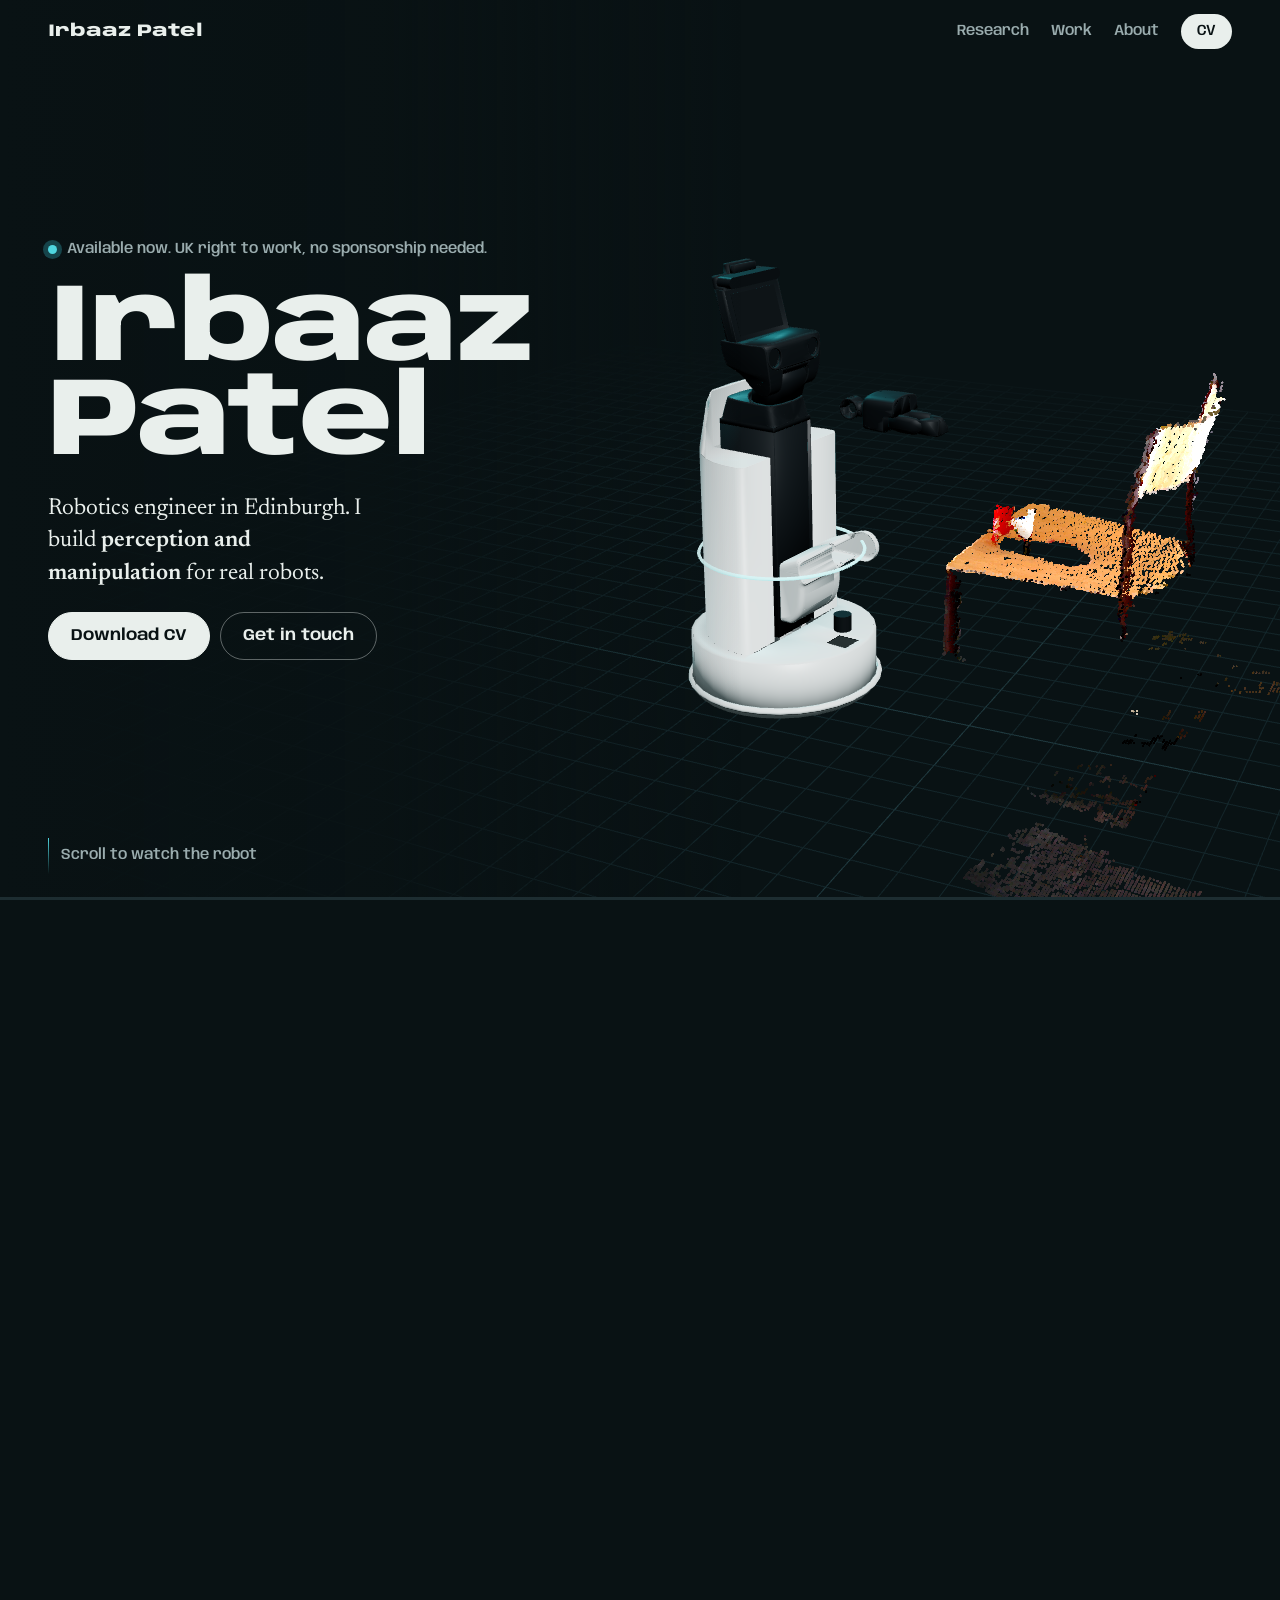
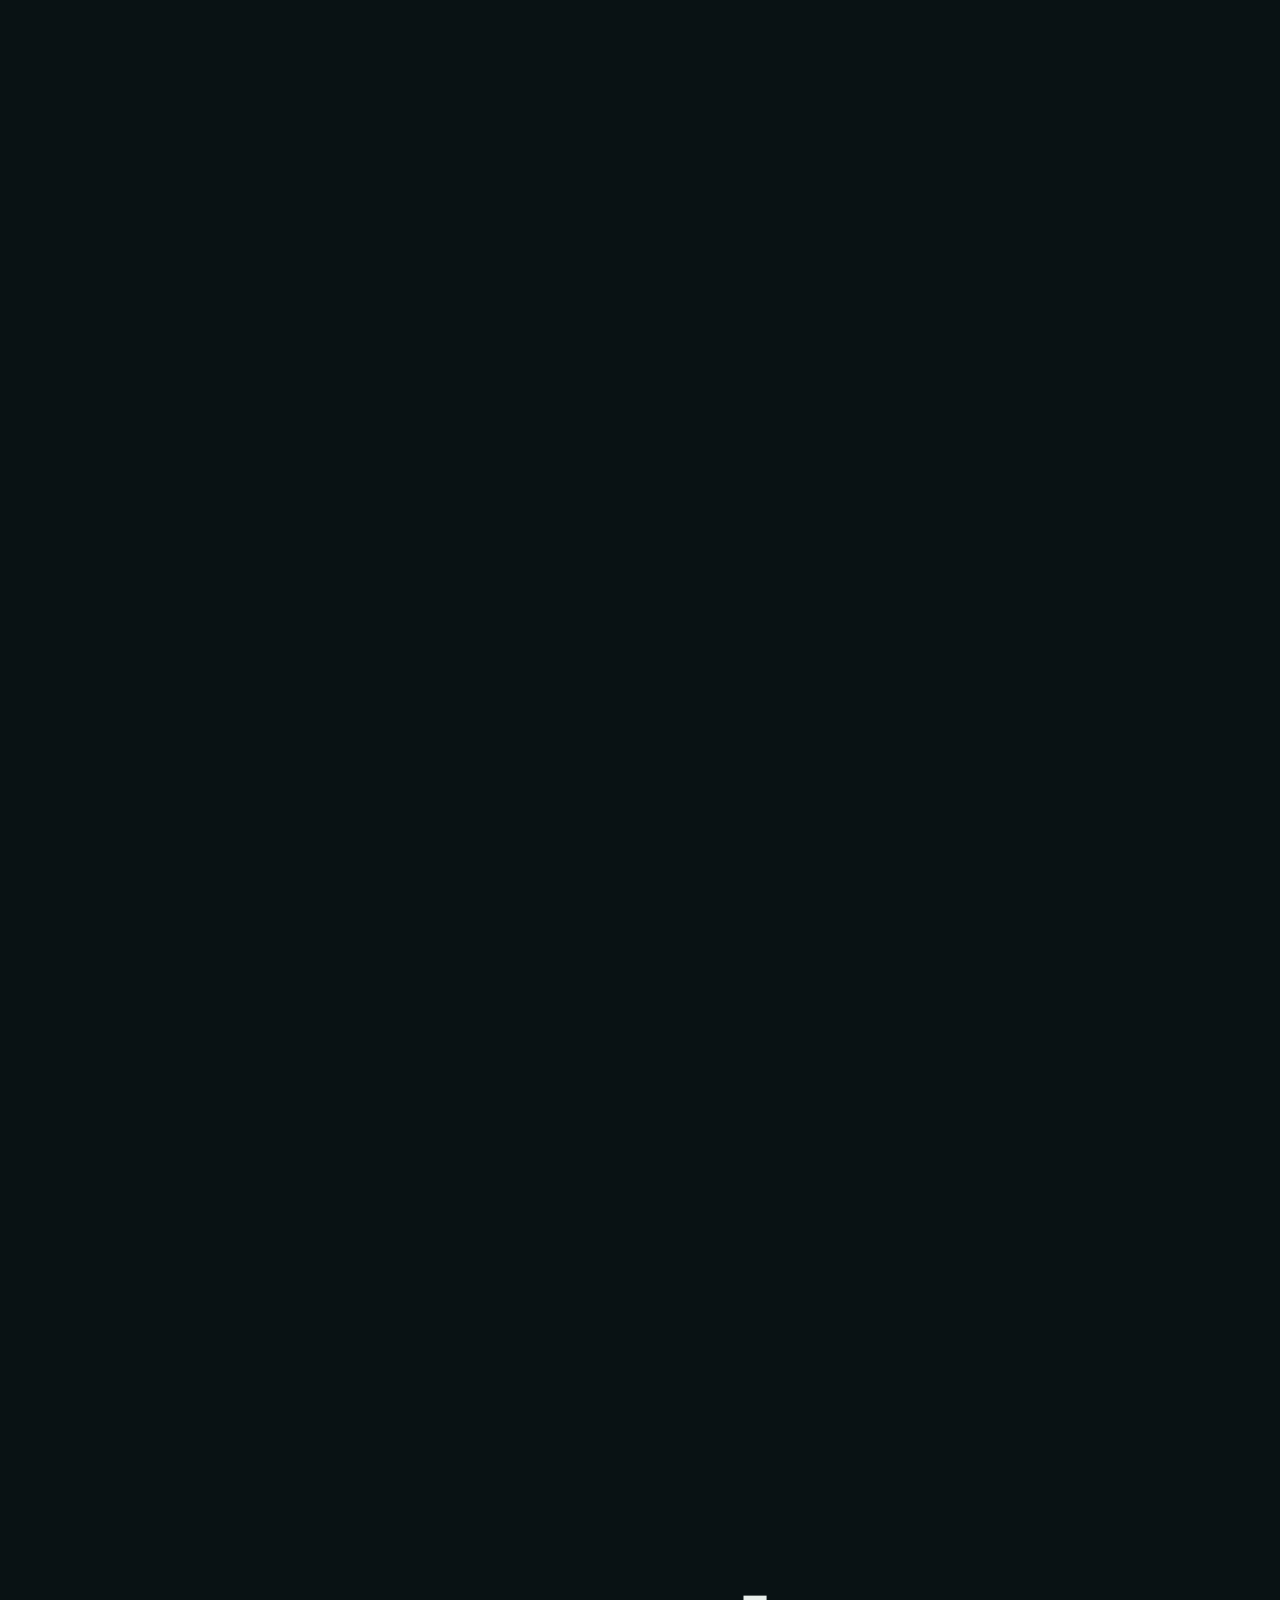
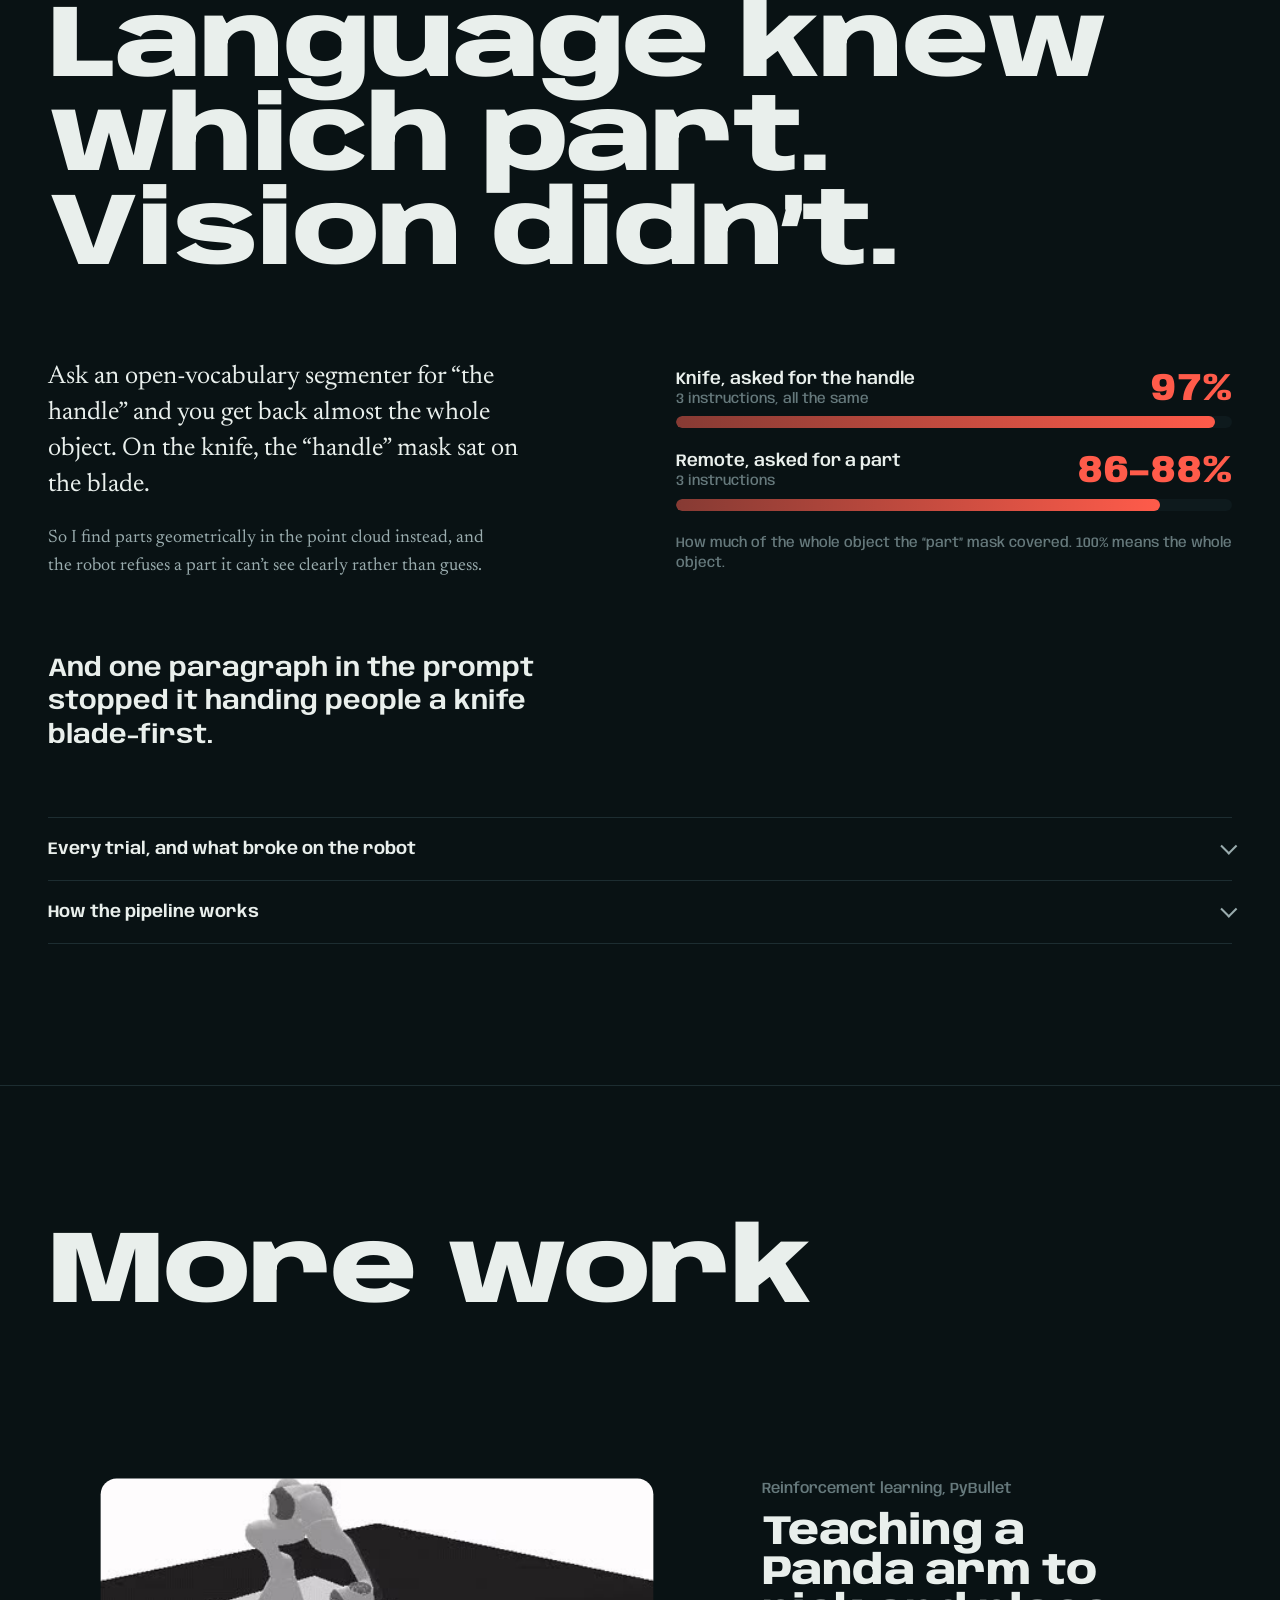
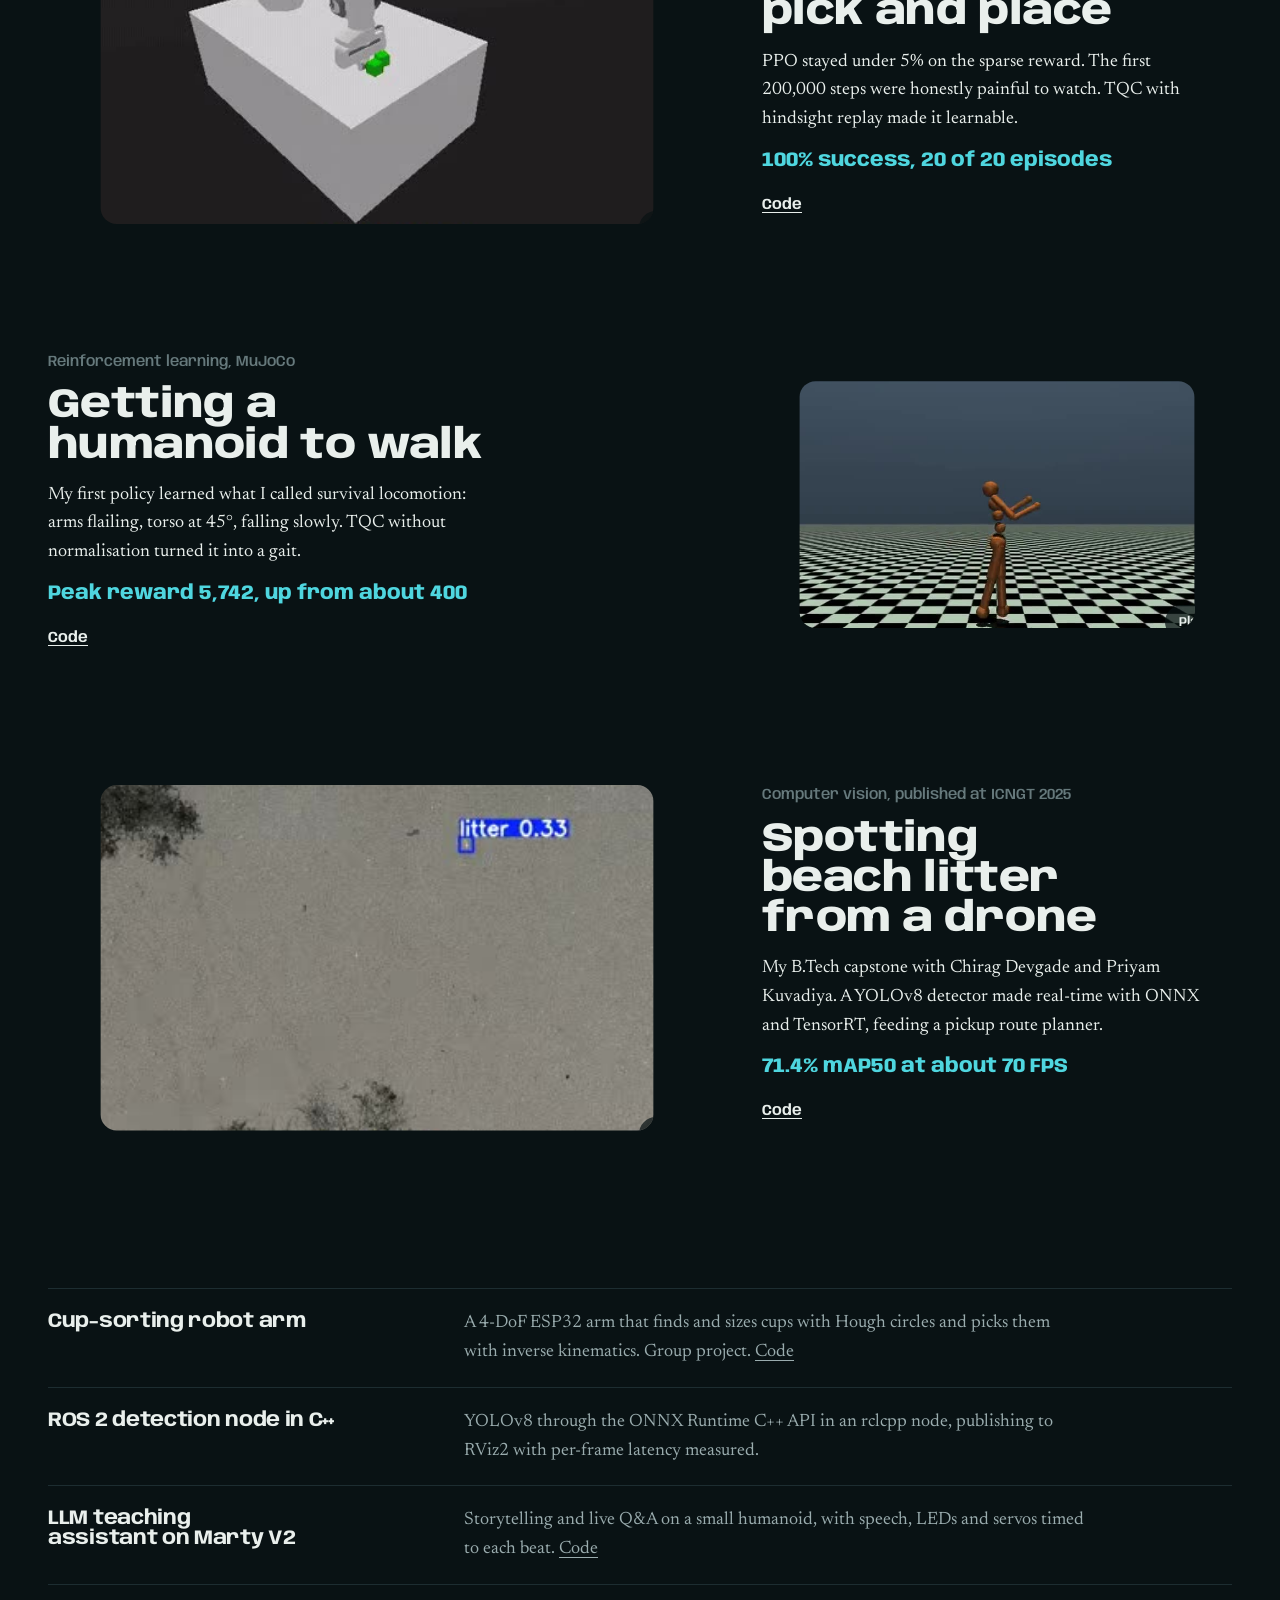
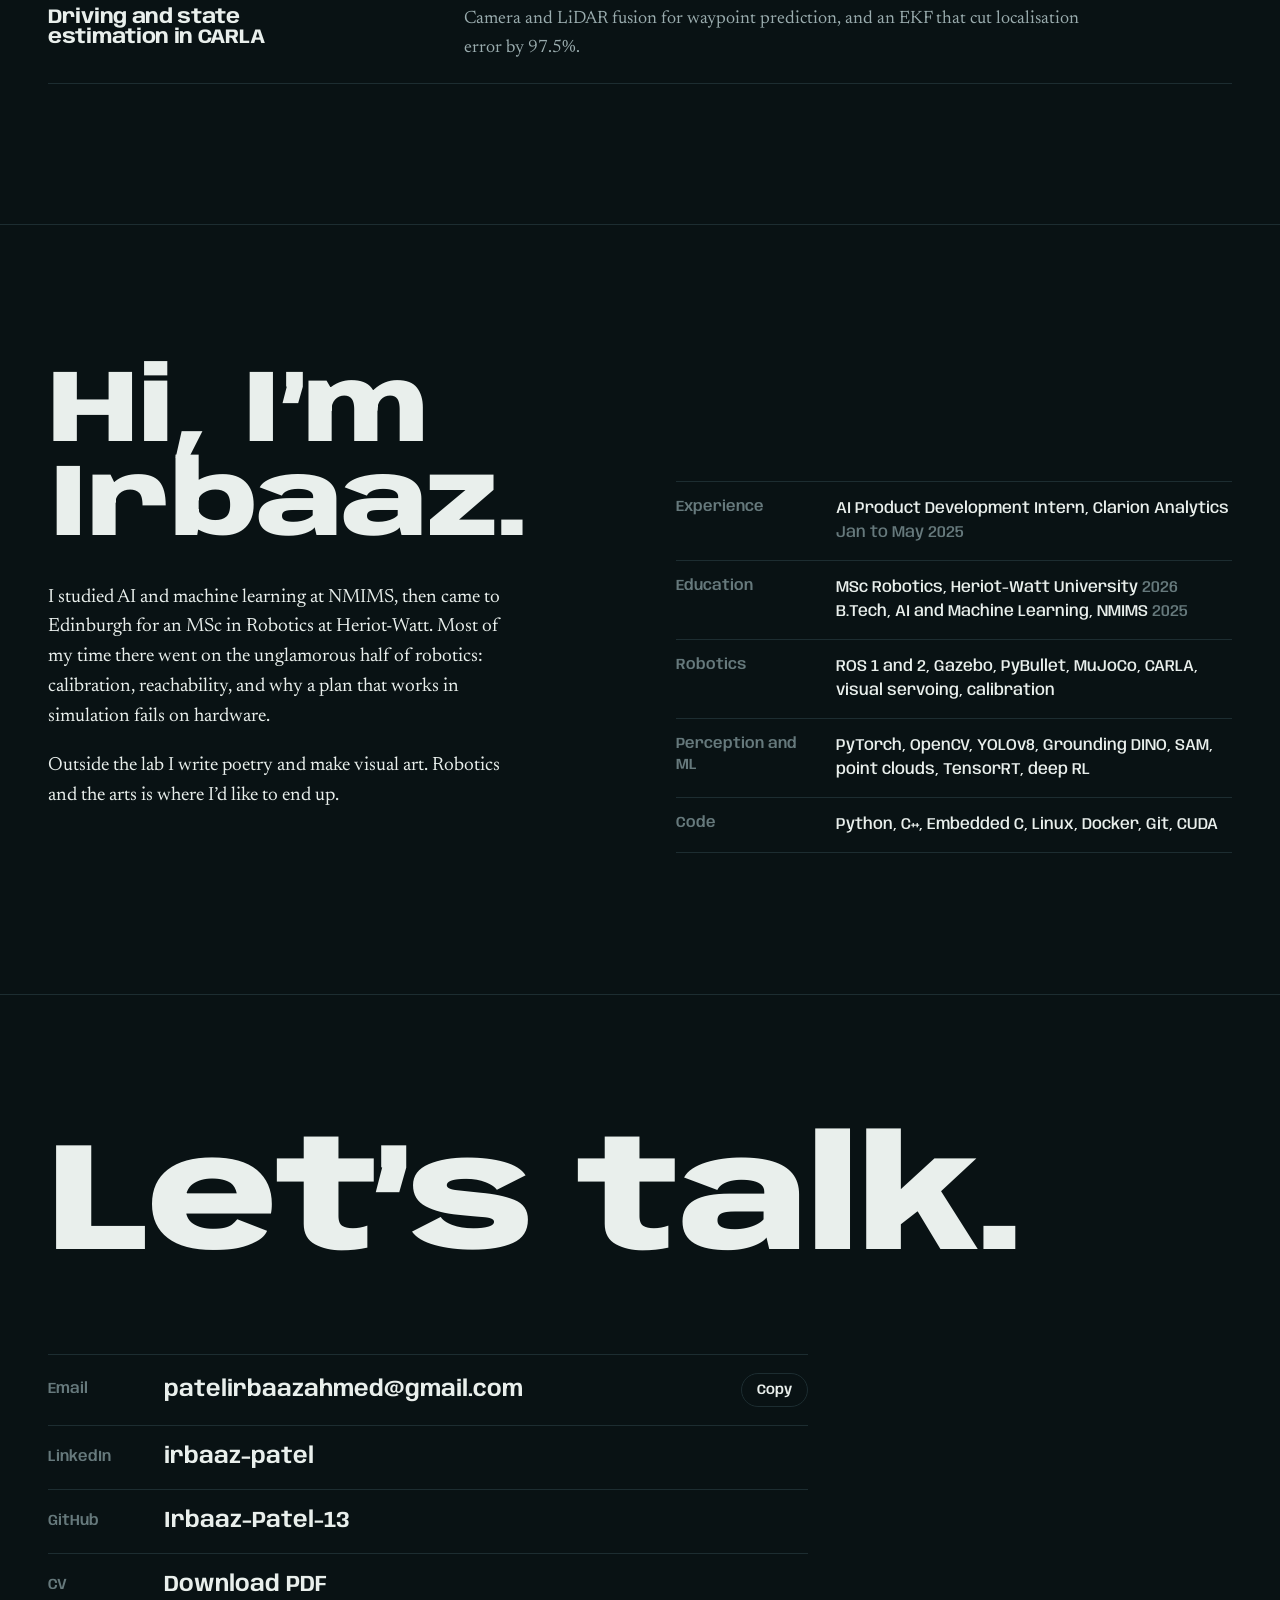
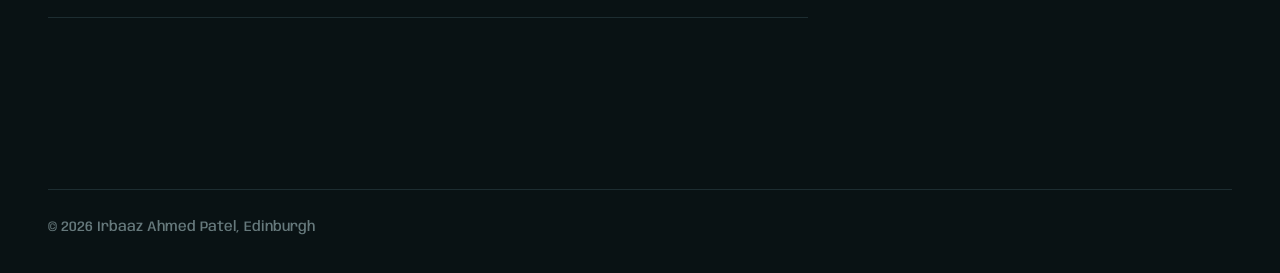
==== commit 33333bf7: "Fix overlaps, shorten the story, cut repetition - Story is about half as long: three captions instea" ====
--- a/index.html
+++ b/index.html
@@ -15,10 +15,8 @@
 <link rel="icon" href="data:image/svg+xml,%3Csvg xmlns='http://www.w3.org/2000/svg' viewBox='0 0 32 32'%3E%3Crect width='32' height='32' rx='8' fill='%23091214'/%3E%3Ccircle cx='16' cy='16' r='6' fill='%234FD6DF'/%3E%3C/svg%3E">
 <link rel="preconnect" href="https://fonts.googleapis.com">
 <link rel="preconnect" href="https://fonts.gstatic.com" crossorigin>
-<link rel="stylesheet" href="https://fonts.googleapis.com/css2?family=Anybody:wdth,wght@50..150,300..900&family=Newsreader:ital,opsz,wght@0,6..72,400..600;1,6..72,400&family=JetBrains+Mono:wght@400;500&display=swap">
+<link rel="stylesheet" href="https://fonts.googleapis.com/css2?family=Anybody:wdth,wght@50..150,300..900&family=Newsreader:ital,opsz,wght@0,6..72,400..600;1,6..72,400&display=swap">
 <link rel="stylesheet" href="assets/css/main.css">
-<link rel="preload" as="image" href="assets/img/stage-poster.jpg" media="(min-width: 821px)">
-<link rel="preload" as="image" href="assets/img/stage-poster-m.jpg" media="(max-width: 820px)">
 <script>document.documentElement.classList.replace('no-js','js')</script>
 <script type="importmap">{"imports":{"three":"./assets/vendor/three.module.js","three/examples/jsm/":"./assets/vendor/addons/"}}</script>
 <script type="application/ld+json">
@@ -39,143 +37,98 @@
 
 <main>
 
-<!-- The hero is the first frame of a real robot run; scrolling plays the run. -->
-<section class="story" id="story" aria-label="A real run on the Toyota HSR, driven by scrolling">
+<!-- The hero is the first frame of a real robot run. Scrolling plays the rest of it. -->
+<section class="story" id="story" aria-label="A real run on the Toyota HSR, played by scrolling">
   <div class="stage" id="stage">
-    <picture>
-      <source media="(max-width: 820px)" srcset="assets/img/stage-poster-m.jpg">
-      <img class="poster" src="assets/img/stage-poster.jpg" alt="" aria-hidden="true">
-    </picture>
-    <div class="scrim"></div>
-
-    <div class="hero-copy" id="hero">
-      <span class="status"><i aria-hidden="true"></i>Available now. UK right to work, no sponsorship needed.</span>
-      <h1 aria-label="Irbaaz Patel"><span class="word">Irbaaz</span><br><span class="word">Patel</span></h1>
-      <p class="role">Robotics engineer in Edinburgh, working on <b>perception and manipulation</b> for robots that are actually physical.</p>
-      <div class="btns">
-        <a class="btn primary" href="assets/Irbaaz-Patel-CV.pdf">Download CV</a>
-        <a class="btn" href="#contact">Get in touch</a>
-      </div>
-    </div>
-
-    <div class="captions" id="captions">
+    <div class="view" id="view">
+      <picture>
+        <source media="(max-width: 820px)" srcset="assets/img/stage-poster-m.jpg">
+        <img class="poster" src="assets/img/stage-poster.jpg" alt="" aria-hidden="true">
+      </picture>
+    </div>
+    <div class="scrim" aria-hidden="true"></div>
+
+    <div class="text">
+      <div class="hero-copy" id="hero">
+        <p class="status"><i aria-hidden="true"></i>Available now. UK right to work, no sponsorship needed.</p>
+        <h1 aria-label="Irbaaz Patel"><span class="word">Irbaaz</span> <span class="word">Patel</span></h1>
+        <p class="role">Robotics engineer in Edinburgh. I build <b>perception and manipulation</b> for real robots.</p>
+        <div class="btns">
+          <a class="btn primary" href="assets/Irbaaz-Patel-CV.pdf">Download CV</a>
+          <a class="btn" href="#contact">Get in touch</a>
+        </div>
+      </div>
+
       <div class="cap" data-cap="0">
         <h2 class="quote">“I’d like a hot drink.”</h2>
-        <p>That’s the whole instruction. Nobody tells the robot to look for a mug.</p>
+        <p>Nobody tells the HSR to look for a mug. It picks the red one and decides to hold it by the handle.</p>
       </div>
       <div class="cap" data-cap="1">
-        <h2>It picks the red mug, and decides to hold it by the handle.</h2>
-        <p>GPT-4o reads the head-camera image in three steps: what the task needs, which object fits, and which part to grasp. It also flagged that the mug might be hot.</p>
+        <h2>It drives to where it can reach, then lines up with its hand camera.</h2>
+        <dl class="nums">
+          <div><dt>Grasps reachable</dt><dd><span class="was">0</span> → 25 of 25</dd></div>
+          <div><dt>Alignment error</dt><dd><span class="was">46.9</span> → 12.7 px</dd></div>
+        </dl>
       </div>
       <div class="cap" data-cap="2">
-        <h2>Then it has to actually get there.</h2>
-        <p class="figure"><span class="bad">0</span> of 25 grasps reachable, then <em>25</em> of 25</p>
-        <p>The HSR’s 5-DoF arm can’t reach most grasps from where it starts, so a planner picks where to park first.</p>
-      </div>
-      <div class="cap" data-cap="3">
-        <h2>It reaches, and lines up using the camera in its hand.</h2>
-        <p class="figure">46.9 px off target, then <em>12.7 px</em></p>
-        <p>Visual servoing corrects the last few centimetres before the gripper closes.</p>
-      </div>
-      <div class="cap" data-cap="4">
-        <h2>It closes until it feels the mug, then lifts 12 cm.</h2>
-        <p>Depth has to confirm the mug came with it before the trial counts.</p>
-      </div>
-      <div class="cap" data-cap="5">
-        <h2>8 of 11 real trials worked. The last four ran fully autonomously, back to back.</h2>
-        <p>Their lift heights were within 0.4 mm of each other.</p>
+        <h2>It closes until it feels the mug, and lifts it 12 cm.</h2>
+        <p>8 of 11 real trials worked. The last four ran fully autonomously, back to back.</p>
         <div class="btns">
           <button class="btn primary" type="button" data-film>Watch the full run</button>
-          <a class="btn" href="https://github.com/Irbaaz-Patel-13/intent-grasp-hsr">Code on GitHub</a>
-        </div>
-      </div>
-    </div>
-
-    <div class="cue" id="cue"><span class="line" aria-hidden="true"></span>Scroll to watch my Toyota HSR pick up a mug</div>
-
-    <div class="rail" id="rail" aria-hidden="true">
-      <ol>
-        <li>Choose</li><li>Drive</li><li>Reach</li><li>Grasp</li><li>Lift</li>
-      </ol>
-      <div class="telemetry" id="telemetry">Recorded run, 7 Aug 2026. Joint values from the planner log.</div>
-    </div>
+          <a class="btn" href="#finding">What I found</a>
+        </div>
+      </div>
+    </div>
+
+    <div class="cue" id="cue" aria-hidden="true"><span class="line"></span>Scroll to watch the robot</div>
+    <div class="progress" id="progress" aria-hidden="true"><span></span></div>
   </div>
 </section>
 
 <section class="sec" id="finding" aria-labelledby="finding-title">
   <div class="wrap">
-    <h2 class="big scan" id="finding-title" style="margin-bottom:clamp(48px,7vw,96px)">Language knew which part. Vision didn’t.</h2>
+    <h2 class="big scan" id="finding-title">Language knew which part. Vision didn’t.</h2>
     <div class="finding">
       <div class="say">
-        <p class="lede">This was the main finding of my dissertation.</p>
-        <p class="muted">Ask an open-vocabulary segmenter for “the handle” and it gives you back most of the object. On the knife, the “handle” mask sat on the blade. So I find parts geometrically in the point cloud instead, and the robot refuses a part it can’t see clearly rather than guess.</p>
-        <p class="small muted">MSc Robotics dissertation, Heriot-Watt University and the National Robotarium. Supervised by Dr Mauro Dragone. Builds on AffordGrasp (Tang et al., IROS 2025). Graded A.</p>
-      </div>
-      <div class="mask" role="img" aria-label="Share of the object mask covered by the requested part mask: three knife instructions 97 percent each, remote instructions 88, 86 and 86 percent">
-        <div class="mrow"><span class="what">“Pick up the knife”<span>asked for the handle</span></span><span class="pct" data-count="97">97%</span><span class="track"><span class="fill" style="width:97%"></span></span></div>
-        <div class="mrow"><span class="what">“Hand me the knife”<span>asked for the handle</span></span><span class="pct" data-count="97">97%</span><span class="track"><span class="fill" style="width:97%"></span></span></div>
-        <div class="mrow"><span class="what">“Put the knife in the drawer”<span>asked for the handle</span></span><span class="pct" data-count="97">97%</span><span class="track"><span class="fill" style="width:97%"></span></span></div>
-        <div class="mrow"><span class="what">“Hand me the remote”<span>asked for the middle</span></span><span class="pct" data-count="88">88%</span><span class="track"><span class="fill" style="width:88%"></span></span></div>
-        <div class="mrow"><span class="what">“Turn the television on”<span>asked for the sides</span></span><span class="pct" data-count="86">86%</span><span class="track"><span class="fill" style="width:86%"></span></span></div>
-        <div class="mrow"><span class="what">“Put the remote on the shelf”<span>asked for the sides</span></span><span class="pct" data-count="86">86%</span><span class="track"><span class="fill" style="width:86%"></span></span></div>
-        <p class="note">How much of the whole object the “part” mask covered. 100% would mean the part is the entire object.</p>
-      </div>
-    </div>
-
-    <div style="margin-top:clamp(56px,8vw,96px)">
+        <p class="lede">Ask an open-vocabulary segmenter for “the handle” and you get back almost the whole object. On the knife, the “handle” mask sat on the blade.</p>
+        <p class="muted">So I find parts geometrically in the point cloud instead, and the robot refuses a part it can’t see clearly rather than guess.</p>
+      </div>
+      <div class="mask" role="img" aria-label="Share of the object covered by the requested part mask: knife handle 97 percent, remote parts 86 to 88 percent">
+        <div class="mrow"><span class="what">Knife, asked for the handle<span>3 instructions, all the same</span></span><span class="pct" data-count="97">97%</span><span class="track"><span class="fill" style="width:97%"></span></span></div>
+        <div class="mrow"><span class="what">Remote, asked for a part<span>3 instructions</span></span><span class="pct">86–88%</span><span class="track"><span class="fill" style="width:87%"></span></span></div>
+        <p class="note">How much of the whole object the “part” mask covered. 100% means the whole object.</p>
+      </div>
+    </div>
+
+    <p class="aside">And one paragraph in the prompt stopped it handing people a knife blade-first.</p>
+
+    <div class="folds">
       <details class="more">
-        <summary>How the pipeline works</summary>
-        <div class="more-body">
-          <ul>
-            <li><b>Reason.</b> GPT-4o returns the object, the part and task constraints as JSON: surfaces to keep clear, grip firmness, what happens after the grasp. A contract check re-asks once if the answer contradicts itself.</li>
-            <li><b>Ground.</b> LangSAM (Grounding DINO + SAM) finds the whole object. The point cloud is then split into structural parts and matched against the one requested.</li>
-            <li><b>Grasp.</b> Contact-GraspNet proposes grasps on that part. The constraints set closing force, clearance, close depth and lift height.</li>
-            <li><b>Execute.</b> On ROS Noetic: collision-aware base placement, a forward-kinematics check, hand-camera visual servoing, a contact-stop close, and a lift that depth has to confirm.</li>
-          </ul>
-        </div>
-      </details>
-      <details class="more">
-        <summary>Every hardware trial</summary>
+        <summary>Every trial, and what broke on the robot</summary>
         <div class="more-body">
           <div class="trials" role="img" aria-label="Trials 1 to 12. 1 aborted, 2 grasped, 3 aborted, 4 held but the lift faulted, 5 to 7 grasped, 8 has no record, 9 to 12 grasped fully autonomously">
             <span class="ab"></span><span class="ok"></span><span class="ab"></span><span class="ft"></span><span class="ok"></span><span class="ok"></span><span class="ok"></span><span class="no"></span><span class="auto"></span><span class="auto"></span><span class="auto"></span><span class="auto"></span>
           </div>
-          <div class="legend"><span><i style="background:var(--ok)"></i>Grasped and lifted</span><span><i style="background:var(--ok);box-shadow:0 0 8px var(--ok)"></i>Fully autonomous (9 to 12)</span><span><i style="border:2px solid var(--warn)"></i>Aborted</span><span><i style="background:var(--mug)"></i>Held, lift faulted</span><span><i style="border:2px dashed var(--faint)"></i>No record</span></div>
-          <p>Trial 8 has no record in the log, so I left the gap instead of renumbering. Trials 1 and 3 aborted for reasons I never confirmed, and they stay open in the failure register.</p>
+          <div class="legend"><span><i style="background:var(--ok)"></i>Grasped</span><span><i style="background:var(--ok);box-shadow:0 0 8px var(--ok)"></i>Fully autonomous</span><span><i style="border:2px solid var(--warn)"></i>Aborted</span><span><i style="background:var(--mug)"></i>Lift faulted</span><span><i style="border:2px dashed var(--faint)"></i>No record</span></div>
+          <div class="tbl"><table>
+            <thead><tr><th scope="col">What went wrong</th><th scope="col">What I changed</th></tr></thead>
+            <tbody>
+              <tr><td>Wrist commands at the joint limit were silently rejected</td><td>Clamp just inside the limit, abort if lift headroom runs out</td></tr>
+              <tr><td>A stale odometry reference drove the base toward the table</td><td>Abort when the reference is stale (re-tested, trial 6)</td></tr>
+              <tr><td>Closing to a fixed position over-currented the gripper</td><td>Stop closing on contact, after real finger travel</td></tr>
+              <tr><td>Trial 4 held the mug but the lift faulted</td><td>Stop earlier on resistance (re-tested, trial 5)</td></tr>
+              <tr><td>The arm-tuck move drove the arm into the floor</td><td>Retired it, and wrote the lab’s pose-check protocol: every hand-written pose is checked against the URDF before it runs</td></tr>
+            </tbody>
+          </table></div>
+          <p class="muted">Trial 8 has no record, so I left the gap instead of renumbering.</p>
         </div>
       </details>
       <details class="more">
-        <summary>What broke on the robot, and what I changed</summary>
+        <summary>How the pipeline works</summary>
         <div class="more-body">
-          <div class="tbl"><table>
-            <thead><tr><th scope="col">What went wrong</th><th scope="col">What I changed</th><th scope="col">Re-tested</th></tr></thead>
-            <tbody>
-              <tr><td>Wrist commands at the URDF limit (−1.92 rad) were silently rejected</td><td>Clamp to −1.90 rad, and abort with under 3 cm of lift headroom</td><td class="n">Not separately</td></tr>
-              <tr><td>Odometry reset and a stale reference file drove the base toward the table</td><td>Abort when the reference is stale or near zero</td><td class="y">Yes, trial 6</td></tr>
-              <tr><td>Closing to a fixed position over-currented the gripper on the mug</td><td>Stop closing on contact</td><td class="n">Not separately</td></tr>
-              <tr><td>Command latency on the first close step looked like contact</td><td>Contact only counts after real finger travel</td><td class="n">Not separately</td></tr>
-              <tr><td>Trial 4: mug held, but the lift faulted on over-current</td><td>Stop earlier on resistance, plus a hold margin</td><td class="y">Yes, trial 5</td></tr>
-              <tr><td>The arm-tuck move before captures drove the arm into the floor</td><td>Retired that script</td><td class="n">Not needed</td></tr>
-            </tbody>
-          </table></div>
-          <p>After the floor collision I wrote the lab’s pose-checking protocol. Every hand-written arm pose is checked against the robot’s URDF for joint limits, floor clearance and a keep-out zone around the head before it’s allowed to run.</p>
-        </div>
-      </details>
-      <details class="more">
-        <summary>One paragraph changed what it hands to people</summary>
-        <div class="more-body">
-          <p>My first prompt made “hand me the knife” grab the handle, which means offering the person the blade. Asking the model to think about who receives the object changed the grasped part for 4 of 6 objects.</p>
-          <div class="tbl"><table>
-            <thead><tr><th scope="col">Object</th><th scope="col">First prompt grasps</th><th scope="col">Receiver-aware grasps</th><th scope="col">Keeps clear</th></tr></thead>
-            <tbody>
-              <tr><td>Knife</td><td>Handle</td><td style="color:var(--mug)">Blade spine</td><td>Handle</td></tr>
-              <tr><td>Mug</td><td>Handle</td><td style="color:var(--mug)">Body</td><td>Handle</td></tr>
-              <tr><td>Hammer</td><td>Handle</td><td style="color:var(--mug)">Head</td><td>Handle</td></tr>
-              <tr><td>Bottle</td><td>Neck</td><td style="color:var(--mug)">Body</td><td>Neck</td></tr>
-              <tr><td>Bowl</td><td>Rim</td><td>Rim</td><td>Interior</td></tr>
-              <tr><td>Pan</td><td>Handle</td><td>Handle</td><td>Handle (it contradicts itself)</td></tr>
-            </tbody>
-          </table></div>
+          <p>GPT-4o turns the instruction and a camera image into an object, a part and task constraints. LangSAM finds the object, the point cloud is split into parts geometrically, and Contact-GraspNet proposes grasps on the chosen part. On ROS Noetic the HSR places its base, checks the pose, servos with its hand camera, closes on contact and confirms the lift with depth.</p>
+          <p class="muted small">MSc dissertation, Heriot-Watt University and the National Robotarium, supervised by Dr Mauro Dragone. Graded A. Builds on AffordGrasp (Tang et al., IROS 2025).</p>
+          <div class="btns"><a class="btn" href="https://github.com/Irbaaz-Patel-13/intent-grasp-hsr">Code, data and figures</a></div>
         </div>
       </details>
     </div>
@@ -184,70 +137,52 @@
 
 <section class="sec" id="work" aria-labelledby="work-title">
   <div class="wrap">
-    <div class="work-head">
-      <h2 class="big scan" id="work-title">More work</h2>
-      <p class="lede muted">Reinforcement learning in simulation, perception on drone footage, and a cup-sorting arm.</p>
-    </div>
+    <h2 class="big scan" id="work-title">More work</h2>
 
     <article class="project">
-      <div class="media reveal-clip">
-        <video data-loop muted loop playsinline preload="none" poster="assets/img/pick-place-poster.jpg" aria-label="A simulated Panda arm picking up a green cube and placing it on a target"><source src="assets/video/pick-place.mp4" type="video/mp4"></video>
-        <span class="tag">Simulation, PyBullet</span>
+      <div class="media">
+        <video data-loop muted loop playsinline preload="metadata" poster="assets/img/pick-place-poster.jpg" aria-label="A simulated Panda arm picking up a green cube and placing it on a target"><source src="assets/video/pick-place.mp4" type="video/mp4"></video>
       </div>
       <div class="copy">
-        <h3 class="scan">Teaching a Panda arm to pick and place</h3>
-        <p>Sparse reward, seven skills in a row, and PPO stuck under 5%. The first 200,000 steps were honestly painful to watch. Hindsight experience replay with TQC made it learnable, and around 700K steps it jumped from 30% to 70% almost overnight.</p>
-        <p class="result">100% success over 20 evaluation episodes, 9.4 steps each</p>
-        <p class="stack">Stable-Baselines3, TQC, HER, panda-gym</p>
-        <div class="links"><a href="https://github.com/Irbaaz-Patel-13/robotic-sorting-rl">Code on GitHub</a></div>
+        <p class="kind">Reinforcement learning, PyBullet</p>
+        <h3>Teaching a Panda arm to pick and place</h3>
+        <p>PPO stayed under 5% on the sparse reward. The first 200,000 steps were honestly painful to watch. TQC with hindsight replay made it learnable.</p>
+        <p class="result">100% success, 20 of 20 episodes</p>
+        <a class="go" href="https://github.com/Irbaaz-Patel-13/robotic-sorting-rl">Code</a>
       </div>
     </article>
 
     <article class="project flip">
-      <div class="media reveal-clip">
-        <video data-loop muted loop playsinline preload="none" poster="assets/img/humanoid-poster.jpg" aria-label="A simulated humanoid walking on a checkered floor"><source src="assets/video/humanoid.mp4" type="video/mp4"></video>
-        <span class="tag">Simulation, MuJoCo</span>
+      <div class="media">
+        <video data-loop muted loop playsinline preload="metadata" poster="assets/img/humanoid-poster.jpg" aria-label="A simulated humanoid walking on a checkered floor"><source src="assets/video/humanoid.mp4" type="video/mp4"></video>
       </div>
       <div class="copy">
-        <h3 class="scan">Getting a humanoid to walk</h3>
-        <p>My first policy learned what I started calling survival locomotion: arms flailing overhead, torso hunched at 45°, falling slowly. Switching to TQC, dropping observation normalisation and moving to Humanoid-v5, where contact cost actually works, turned it into a gait.</p>
+        <p class="kind">Reinforcement learning, MuJoCo</p>
+        <h3>Getting a humanoid to walk</h3>
+        <p>My first policy learned what I called survival locomotion: arms flailing, torso at 45°, falling slowly. TQC without normalisation turned it into a gait.</p>
         <p class="result">Peak reward 5,742, up from about 400</p>
-        <p class="stack">Gymnasium, MuJoCo, Stable-Baselines3, TQC</p>
-        <div class="links"><a href="https://github.com/Irbaaz-Patel-13/bipedal-locomotion">Code on GitHub</a></div>
+        <a class="go" href="https://github.com/Irbaaz-Patel-13/bipedal-locomotion">Code</a>
       </div>
     </article>
 
     <article class="project">
-      <div class="media reveal-clip">
-        <video data-loop muted loop playsinline preload="none" poster="assets/img/litter-poster.jpg" aria-label="Aerial beach footage with litter detections drawn as boxes"><source src="assets/video/litter.mp4" type="video/mp4"></video>
-        <span class="tag">Published, ICNGT 2025</span>
+      <div class="media">
+        <video data-loop muted loop playsinline preload="metadata" poster="assets/img/litter-poster.jpg" aria-label="Aerial beach footage with litter detections drawn as boxes"><source src="assets/video/litter.mp4" type="video/mp4"></video>
       </div>
       <div class="copy">
-        <h3 class="scan">Spotting beach litter from a drone</h3>
-        <p>My B.Tech capstone, with Chirag Devgade and Priyam Kuvadiya. A YOLOv8-L detector for aerial beach footage, exported through ONNX to TensorRT so it runs in real time, feeding a planner that orders the pickups into a route.</p>
-        <p class="result">71.4% mAP50 at about 70 FPS. TensorRT took it from 43 to 74 FPS.</p>
-        <p class="stack">YOLOv8, PyTorch, ONNX, TensorRT, OpenCV</p>
-        <div class="links"><a href="https://github.com/Irbaaz-Patel-13/Drone-mapping-path-finding">Code on GitHub</a></div>
+        <p class="kind">Computer vision, published at ICNGT 2025</p>
+        <h3>Spotting beach litter from a drone</h3>
+        <p>My B.Tech capstone with Chirag Devgade and Priyam Kuvadiya. A YOLOv8 detector made real-time with ONNX and TensorRT, feeding a pickup route planner.</p>
+        <p class="result">71.4% mAP50 at about 70 FPS</p>
+        <a class="go" href="https://github.com/Irbaaz-Patel-13/Drone-mapping-path-finding">Code</a>
       </div>
     </article>
 
-    <article class="project flip">
-      <div class="media reveal-clip">
-        <img src="assets/img/rms-webcam.jpg" width="640" height="480" loading="lazy" alt="Overhead webcam view of the table with two detected cups circled and labelled with their size in millimetres">
-        <span class="tag">Hardware, group project</span>
-      </div>
-      <div class="copy">
-        <h3 class="scan">A cup-sorting arm</h3>
-        <p>A 4-DoF arm on an ESP32 that finds pint, half-pint and shot glasses from an overhead webcam with Hough circles, measures them against a reference board, and picks them up with inverse kinematics.</p>
-        <p class="stack">OpenCV, inverse kinematics, ESP32, Arduino C++</p>
-        <div class="links"><a href="https://github.com/Irbaaz-Patel-13/RMS-Image-processing">Code on GitHub</a></div>
-      </div>
-    </article>
-
     <div class="also">
-      <div class="also-row"><h4>Real-time detection node in ROS 2</h4><p>My Python perception work ported to C++: an rclcpp node running YOLOv8 through the ONNX Runtime C++ API and publishing to RViz2, with per-frame latency measured.</p></div>
-      <div class="also-row"><h4>LLM teaching assistant on Marty V2</h4><p>Storytelling and live Q&amp;A for a small classroom humanoid, with speech, LEDs and servos timed to each beat, plus a three-condition study to evaluate it. <a href="https://github.com/Irbaaz-Patel-13/Marty-HRI">Code</a></p></div>
-      <div class="also-row"><h4>Driving and state estimation in CARLA</h4><p>TransFuser-Lite fusing camera and LiDAR with attention to predict waypoints in closed loop, and an EKF fusing wheel odometry with LiDAR that cut localisation error by 97.5%.</p></div>
+      <div class="also-row"><h4>Cup-sorting robot arm</h4><p>A 4-DoF ESP32 arm that finds and sizes cups with Hough circles and picks them with inverse kinematics. Group project. <a href="https://github.com/Irbaaz-Patel-13/RMS-Image-processing">Code</a></p></div>
+      <div class="also-row"><h4>ROS 2 detection node in C++</h4><p>YOLOv8 through the ONNX Runtime C++ API in an rclcpp node, publishing to RViz2 with per-frame latency measured.</p></div>
+      <div class="also-row"><h4>LLM teaching assistant on Marty V2</h4><p>Storytelling and live Q&amp;A on a small humanoid, with speech, LEDs and servos timed to each beat. <a href="https://github.com/Irbaaz-Patel-13/Marty-HRI">Code</a></p></div>
+      <div class="also-row"><h4>Driving and state estimation in CARLA</h4><p>Camera and LiDAR fusion for waypoint prediction, and an EKF that cut localisation error by 97.5%.</p></div>
     </div>
   </div>
 </section>
@@ -255,19 +190,16 @@
 <section class="sec" id="about" aria-labelledby="about-title">
   <div class="wrap about">
     <div class="prose">
-      <h2 class="big scan" id="about-title" style="margin-bottom:12px">Hi, I’m Irbaaz.</h2>
-      <p>I studied AI and machine learning at NMIMS, then moved to Edinburgh for an MSc in Robotics at Heriot-Watt. That’s where I got my hands on a real robot, and found out how much of robotics happens after the model works: calibration, reachability, and why a plan that runs in simulation fails on hardware.</p>
-      <p>Outside the lab I write poetry and make visual art. I led the creative department of the Atrangi Fine Arts Club at NMIMS, and I volunteer with Human Appeal Scotland. Robotics and the arts is where I’d like to end up.</p>
-      <p>Right now I’m looking for a perception or manipulation role where the robot is physical.</p>
+      <h2 class="big scan" id="about-title">Hi, I’m Irbaaz.</h2>
+      <p>I studied AI and machine learning at NMIMS, then came to Edinburgh for an MSc in Robotics at Heriot-Watt. Most of my time there went on the unglamorous half of robotics: calibration, reachability, and why a plan that works in simulation fails on hardware.</p>
+      <p>Outside the lab I write poetry and make visual art. Robotics and the arts is where I’d like to end up.</p>
     </div>
     <dl class="facts">
-      <div><dt>Experience</dt><dd>AI Product Development Intern, Clarion Analytics<br><span>Jan to May 2025. Parsing P&amp;ID engineering drawings, and computer-vision fraud detection for insurance claims.</span></dd></div>
-      <div><dt>Education</dt><dd>MSc Robotics, Heriot-Watt University <span>2025 to 2026</span><br>B.Tech, AI and Machine Learning, NMIMS <span>2020 to 2025</span></dd></div>
-      <div><dt>Robotics</dt><dd>ROS 1 Noetic, ROS 2 Jazzy, Gazebo, PyBullet, MuJoCo, CARLA, visual servoing, calibration</dd></div>
-      <div><dt>Perception and ML</dt><dd>PyTorch, OpenCV, YOLOv8, Grounding DINO, SAM, point clouds, ONNX, TensorRT, deep RL</dd></div>
-      <div><dt>Languages</dt><dd>Python, C++, Embedded C, SQL, MATLAB</dd></div>
-      <div><dt>Tools</dt><dd>Linux, Git, Docker, CMake, CUDA</dd></div>
-      <div><dt>Certificates</dt><dd>Modern Robotics (Northwestern). IBM Machine Learning, Deep Learning and GenAI.</dd></div>
+      <div><dt>Experience</dt><dd>AI Product Development Intern, Clarion Analytics <span>Jan to May 2025</span></dd></div>
+      <div><dt>Education</dt><dd>MSc Robotics, Heriot-Watt University <span>2026</span><br>B.Tech, AI and Machine Learning, NMIMS <span>2025</span></dd></div>
+      <div><dt>Robotics</dt><dd>ROS 1 and 2, Gazebo, PyBullet, MuJoCo, CARLA, visual servoing, calibration</dd></div>
+      <div><dt>Perception and ML</dt><dd>PyTorch, OpenCV, YOLOv8, Grounding DINO, SAM, point clouds, TensorRT, deep RL</dd></div>
+      <div><dt>Code</dt><dd>Python, C++, Embedded C, Linux, Docker, Git, CUDA</dd></div>
     </dl>
   </div>
 </section>
@@ -288,11 +220,11 @@
 </main>
 
 <div class="wrap">
-  <footer><span>© 2026 Irbaaz Ahmed Patel. Based in Edinburgh.</span><span>The robot in the hero is real: Toyota HSR, 7 August 2026.</span></footer>
+  <footer><span>© 2026 Irbaaz Ahmed Patel, Edinburgh</span></footer>
 </div>
 
 <dialog class="film" id="film" aria-label="Full run video">
-  <div class="bar"><span>The full run on the HSR, normal speed</span><button type="button" data-close>Close</button></div>
+  <div class="bar"><span>The full run on the HSR, at normal speed</span><button type="button" data-close>Close</button></div>
   <video controls playsinline preload="none" poster="assets/img/hsr-full-poster.jpg"><source src="assets/video/hsr-full.mp4" type="video/mp4"></video>
 </dialog>
 
--- a/assets/css/main.css
+++ b/assets/css/main.css
@@ -1,15 +1,14 @@
 /* Irbaaz Ahmed Patel — portfolio
-   One dark, deliberate theme: the page lives inside the robot's point cloud.
-   Colour has two jobs only. Cyan = the robot (the HSR's status LED). Red = the thing being grasped (the mug).
-   Type: Anybody (variable width, stretches as things come into view) + Newsreader for the few sentences of prose. */
+   One dark theme on purpose: the page opens inside the robot's point cloud.
+   Two colours carry meaning. Cyan = the robot (the HSR's status LED). Red = what's being grasped (the mug).
+   Type: Anybody (variable width; headings stretch into place) and Newsreader for the little prose there is. */
 
 :root {
   --bg: #091214;
   --bg-2: #0E1A1D;
-  --bg-3: #13242828;
   --ink: #E9EFEC;
-  --muted: #8FA2A4;
-  --faint: #5B6E71;
+  --muted: #9AACAE;
+  --faint: #66797C;
   --line: #1D2D31;
   --led: #4FD6DF;
   --led-dim: #16444A;
@@ -19,14 +18,13 @@
 
   --display: "Anybody", "Arial Narrow", "Helvetica Neue", Arial, sans-serif;
   --text: "Newsreader", "Iowan Old Style", Georgia, serif;
-  --data: "JetBrains Mono", ui-monospace, "SF Mono", Menlo, monospace;
 
   --gl: max(20px, env(safe-area-inset-left, 0px));
   --gr: max(20px, env(safe-area-inset-right, 0px));
-  --max: 1360px;
+  --max: 1320px;
   color-scheme: dark;
 }
-@media (min-width: 820px) { :root { --gl: max(48px, env(safe-area-inset-left, 0px)); --gr: max(48px, env(safe-area-inset-right, 0px)); } }
+@media (min-width: 821px) { :root { --gl: max(48px, env(safe-area-inset-left, 0px)); --gr: max(48px, env(safe-area-inset-right, 0px)); } }
 
 *, *::before, *::after { box-sizing: border-box; }
 html { -webkit-text-size-adjust: 100%; background: var(--bg); }
@@ -42,19 +40,20 @@
 p { margin: 0; }
 h1, h2, h3, h4 { margin: 0; font-family: var(--display); font-weight: 750; line-height: 0.98; letter-spacing: -0.015em; text-wrap: balance; }
 .wrap { max-width: var(--max); margin: 0 auto; padding-left: var(--gl); padding-right: var(--gr); }
-.sr { position: absolute; width: 1px; height: 1px; overflow: hidden; clip: rect(0 0 0 0); white-space: nowrap; }
+.muted { color: var(--muted); }
+.small { font: 500 0.9375rem/1.45 var(--display); }
 
 /* ---------- header ---------- */
 .top {
   position: fixed; inset: 0 0 auto; z-index: 50;
   padding: calc(14px + env(safe-area-inset-top, 0px)) var(--gr) 14px var(--gl);
   display: flex; align-items: center; justify-content: space-between; gap: 16px;
-  transition: transform .45s cubic-bezier(.2,.8,.2,1), background .3s, border-color .3s;
+  transition: transform .4s cubic-bezier(.2,.8,.2,1), background .3s, border-color .3s;
   border-bottom: 1px solid transparent;
 }
-.top.solid { background: color-mix(in srgb, var(--bg) 82%, transparent); backdrop-filter: blur(14px); -webkit-backdrop-filter: blur(14px); border-color: var(--line); }
+.top.solid { background: color-mix(in srgb, var(--bg) 86%, transparent); backdrop-filter: blur(14px); -webkit-backdrop-filter: blur(14px); border-color: var(--line); }
 .top.away { transform: translateY(-110%); }
-.mark { font: 800 1.0625rem/1 var(--display); font-stretch: 130%; text-decoration: none; letter-spacing: -0.01em; }
+.mark { font: 800 1.0625rem/1 var(--display); font-stretch: 130%; text-decoration: none; }
 .top nav { display: flex; align-items: center; gap: 22px; font: 550 0.9375rem/1 var(--display); }
 .top nav a { text-decoration: none; color: var(--muted); }
 .top nav a:hover { color: var(--ink); }
@@ -63,112 +62,110 @@
 @media (max-width: 640px) { .top nav .hide-s { display: none; } }
 
 /* ---------- buttons ---------- */
-.btn { display: inline-flex; align-items: center; justify-content: center; gap: 10px; min-height: 48px; padding: 0 22px; border-radius: 999px; font: 650 1rem/1 var(--display); font-stretch: 108%; text-decoration: none; cursor: pointer; border: 1.5px solid color-mix(in srgb, var(--ink) 40%, transparent); background: transparent; color: var(--ink); transition: background .2s, color .2s, border-color .2s; }
+.btns { display: flex; flex-wrap: wrap; gap: 10px; }
+.btn { display: inline-flex; align-items: center; justify-content: center; min-height: 48px; padding: 0 22px; border-radius: 999px; font: 650 1rem/1 var(--display); font-stretch: 108%; text-decoration: none; cursor: pointer; border: 1.5px solid color-mix(in srgb, var(--ink) 38%, transparent); background: transparent; color: var(--ink); transition: background .2s, color .2s, border-color .2s; }
 .btn:hover { border-color: var(--led); color: var(--led); }
 .btn.primary { background: var(--ink); color: var(--bg); border-color: var(--ink); }
 .btn.primary:hover { background: var(--led); border-color: var(--led); color: var(--bg); }
-.btns { display: flex; flex-wrap: wrap; gap: 10px; }
-
-/* ---------- story (hero + scroll-driven HSR run) ---------- */
-.story { position: relative; height: 640vh; }
+
+/* ---------- story: the hero is a real robot run, played by scrolling ---------- */
+.story { position: relative; height: 340vh; }
 .stage { position: sticky; top: 0; height: 100vh; height: 100svh; overflow: hidden; background: var(--bg); }
-.stage .poster, .stage canvas { position: absolute; inset: 0; width: 100%; height: 100%; object-fit: cover; }
-.stage canvas { opacity: 0; transition: opacity .8s ease; }
-.stage.live canvas { opacity: 1; }
-.stage.live .poster { opacity: 0; transition: opacity .8s ease .2s; }
+.view { position: absolute; inset: 0; }
+.view .poster, .view canvas { position: absolute; inset: 0; width: 100%; height: 100%; object-fit: cover; }
+.view canvas { opacity: 0; transition: opacity .8s ease; }
+.stage.live .view canvas { opacity: 1; }
+.stage.live .view .poster { opacity: 0; transition: opacity .6s ease .3s; }
 .scrim { position: absolute; inset: 0; pointer-events: none;
-  background:
-    linear-gradient(90deg, color-mix(in srgb, var(--bg) 92%, transparent) 0%, color-mix(in srgb, var(--bg) 55%, transparent) 38%, transparent 62%),
-    linear-gradient(0deg, color-mix(in srgb, var(--bg) 85%, transparent) 0%, transparent 28%); }
-@media (max-width: 820px) {
-  .scrim { background: linear-gradient(180deg, color-mix(in srgb, var(--bg) 90%, transparent) 0%, color-mix(in srgb, var(--bg) 40%, transparent) 30%, transparent 44%, color-mix(in srgb, var(--bg) 70%, transparent) 54%, color-mix(in srgb, var(--bg) 96%, transparent) 68%); }
-}
-
-.hero-copy { position: absolute; z-index: 2; left: var(--gl); right: var(--gr); top: 50%; transform: translateY(-50%); max-width: 720px; display: grid; gap: 22px; }
+  background: linear-gradient(90deg, var(--bg) 0%, color-mix(in srgb, var(--bg) 88%, transparent) 30%, color-mix(in srgb, var(--bg) 30%, transparent) 46%, transparent 58%); }
+
+/* all text in the stage shares one slot, so items never overlap each other */
+.text { position: absolute; z-index: 2; left: var(--gl); top: 0; bottom: 0; width: min(520px, 38vw); display: grid; align-items: center; }
+.text > * { grid-area: 1 / 1; }
+.cap { opacity: 0; visibility: hidden; display: grid; gap: 18px; align-content: center; }
+.cap h2 { font-size: clamp(2rem, 3.6vw, 3.3rem); font-stretch: 110%; font-weight: 780; }
+.cap h2.quote { font-size: clamp(2.6rem, 5.4vw, 4.8rem); }
+.cap p { font-size: clamp(1.05rem, 1.35vw, 1.25rem); color: var(--muted); max-width: 38ch; line-height: 1.5; }
+.nums { margin: 0; display: grid; gap: 0; border-top: 1px solid var(--line); }
+.nums > div { display: flex; justify-content: space-between; align-items: baseline; gap: 16px; padding: 12px 0; border-bottom: 1px solid var(--line); }
+.nums dt { font: 500 0.9375rem/1.3 var(--display); color: var(--muted); }
+.nums dd { margin: 0; font: 750 clamp(1.25rem, 2vw, 1.6rem)/1 var(--display); font-variant-numeric: tabular-nums; color: var(--led); white-space: nowrap; }
+.nums .was { color: var(--mug); }
+
+.hero-copy { display: grid; gap: 22px; align-content: center; }
 .hero-copy .status { display: inline-flex; align-items: center; gap: 10px; font: 550 0.9375rem/1.3 var(--display); color: var(--muted); }
 .hero-copy .status i { width: 9px; height: 9px; border-radius: 50%; background: var(--led); box-shadow: 0 0 0 5px var(--led-dim); flex: none; animation: blink 2.4s ease-in-out infinite; }
 @keyframes blink { 50% { box-shadow: 0 0 0 9px transparent; } }
-.hero-copy h1 { font-size: clamp(3.4rem, 10.5vw, 9.5rem); font-weight: 820; line-height: 0.86; letter-spacing: -0.03em; font-stretch: 122%; }
+.hero-copy h1 { font-size: clamp(3.6rem, 8.6vw, 8.6rem); font-weight: 820; line-height: 0.86; letter-spacing: -0.03em; font-stretch: 122%; }
+.hero-copy h1 .word { display: block; }
 .hero-copy h1 .ch { display: inline-block; }
-.hero-copy .role { font: 400 clamp(1.25rem, 2.1vw, 1.6rem)/1.35 var(--text); max-width: 30ch; }
-.hero-copy .role b { font-weight: 600; color: var(--ink); }
+.hero-copy .role { font: 400 clamp(1.25rem, 1.8vw, 1.5rem)/1.4 var(--text); max-width: 26ch; }
+.hero-copy .role b { font-weight: 600; }
+
 .cue { position: absolute; z-index: 2; left: var(--gl); bottom: calc(26px + env(safe-area-inset-bottom, 0px)); display: flex; align-items: center; gap: 12px; font: 550 0.9375rem/1.3 var(--display); color: var(--muted); }
-.cue span.line { width: 1px; height: 38px; background: linear-gradient(var(--led), transparent); animation: drip 1.8s ease-in-out infinite; transform-origin: top; }
+.cue .line { width: 1px; height: 36px; background: linear-gradient(var(--led), transparent); animation: drip 1.8s ease-in-out infinite; transform-origin: top; }
 @keyframes drip { 0% { transform: scaleY(0); } 60% { transform: scaleY(1); opacity: 1; } 100% { transform: scaleY(1); opacity: 0; } }
+.progress { position: absolute; z-index: 3; left: 0; right: 0; bottom: 0; height: 3px; background: var(--line); }
+.progress span { display: block; height: 100%; width: 100%; background: var(--led); transform-origin: left; transform: scaleX(0); }
+
+/* phones: picture on top, words underneath. Nothing sits on top of the robot. */
 @media (max-width: 820px) {
-  .hero-copy { top: auto; bottom: calc(68px + env(safe-area-inset-bottom, 0px)); transform: none; gap: 14px; }
-  .hero-copy h1 { font-size: clamp(3.2rem, 17vw, 5.5rem); }
-  .cue { bottom: calc(20px + env(safe-area-inset-bottom, 0px)); }
-}
-
-.captions { position: absolute; z-index: 2; left: var(--gl); top: 50%; transform: translateY(-50%); width: min(560px, 46vw); }
-.cap { position: absolute; left: 0; right: 0; top: 0; transform: translateY(-50%); opacity: 0; visibility: hidden; display: grid; gap: 16px; }
-.cap h2 { font-size: clamp(2rem, 4.2vw, 3.6rem); font-stretch: 112%; font-weight: 780; }
-.cap h2.quote { font-size: clamp(2.6rem, 6vw, 5rem); }
-.cap p { font-size: clamp(1.05rem, 1.4vw, 1.25rem); color: var(--muted); max-width: 40ch; line-height: 1.5; }
-.cap .figure { font: 750 clamp(1.4rem, 2.4vw, 2rem)/1 var(--display); font-stretch: 100%; font-variant-numeric: tabular-nums; color: var(--ink); }
-.cap .figure em { font-style: normal; color: var(--led); }
-.cap .figure .bad { color: var(--mug); }
-@media (max-width: 820px) {
-  .captions { top: auto; transform: none; bottom: calc(96px + env(safe-area-inset-bottom, 0px)); width: auto; right: var(--gr); }
-  .cap { top: auto; bottom: 0; transform: none; gap: 10px; }
-}
-
-.rail { position: absolute; z-index: 3; left: var(--gl); right: var(--gr); bottom: calc(24px + env(safe-area-inset-bottom, 0px)); display: grid; gap: 10px; opacity: 0; }
-.rail ol { list-style: none; margin: 0; padding: 0; display: grid; grid-template-columns: repeat(5, minmax(0, 1fr)); gap: 6px; }
-.rail li { display: grid; gap: 7px; font: 600 0.8125rem/1.2 var(--display); color: var(--faint); }
-.rail li::before { content: ""; height: 3px; border-radius: 2px; background: var(--line); background-image: linear-gradient(var(--led), var(--led)); background-repeat: no-repeat; background-size: var(--fill, 0%) 100%; }
-.rail li.on { color: var(--ink); }
-.telemetry { font: 400 0.75rem/1.5 var(--data); color: var(--faint); white-space: nowrap; overflow: hidden; text-overflow: ellipsis; }
-.telemetry b { color: var(--muted); font-weight: 500; }
-@media (min-width: 821px) { .rail { left: auto; width: min(520px, 40vw); } }
-
-.stage-fallback .cap, .no-js .cap { position: static; opacity: 1; visibility: visible; transform: none; }
-
-/* ---------- section scaffolding ---------- */
-.sec { position: relative; padding-block: clamp(96px, 14vw, 180px); }
+  .story { height: 300vh; }
+  .view { bottom: auto; height: 52%; }
+  .scrim { background: linear-gradient(180deg, color-mix(in srgb, var(--bg) 55%, transparent) 0%, transparent 14%, transparent 40%, var(--bg) 52%); }
+  .text { left: var(--gl); right: var(--gr); width: auto; top: 50%; bottom: calc(56px + env(safe-area-inset-bottom, 0px)); align-items: start; }
+  .cap, .hero-copy { align-content: start; gap: 12px; }
+  .hero-copy h1 { font-size: clamp(3rem, 15vw, 4.6rem); }
+  .hero-copy .status { font-size: 0.875rem; }
+  .hero-copy .role { font-size: 1.125rem; }
+  .cap h2 { font-size: clamp(1.7rem, 7.4vw, 2.3rem); }
+  .cap h2.quote { font-size: clamp(2.2rem, 10vw, 3rem); }
+  .cap p { font-size: 1.0625rem; }
+  .btn { min-height: 44px; padding: 0 18px; }
+  .cue { bottom: calc(18px + env(safe-area-inset-bottom, 0px)); }
+}
+@media (max-width: 820px) and (max-height: 700px) { .hero-copy .status { display: none; } }
+
+/* ---------- sections ---------- */
+.sec { position: relative; padding-block: clamp(88px, 11vw, 150px); }
 .sec + .sec { border-top: 1px solid var(--line); }
-.big { font-size: clamp(3rem, 9vw, 8.5rem); font-weight: 820; letter-spacing: -0.03em; line-height: 0.9; font-stretch: 125%; }
-.scan { position: relative; display: block; }
+.big { font-size: clamp(2.8rem, 8vw, 7.4rem); font-weight: 820; letter-spacing: -0.03em; line-height: 0.92; font-stretch: 122%; margin-bottom: clamp(40px, 6vw, 80px); }
+.scan { position: relative; }
 .scan .bar { position: absolute; top: -4%; bottom: -4%; width: 2px; left: 0; background: var(--led); box-shadow: 0 0 18px 2px color-mix(in srgb, var(--led) 70%, transparent); opacity: 0; pointer-events: none; }
-.lede { font-size: clamp(1.25rem, 2vw, 1.6rem); line-height: 1.4; max-width: 34ch; }
-.muted { color: var(--muted); }
-.small { font: 500 0.9375rem/1.45 var(--display); }
-
-/* ---------- finding ---------- */
-.finding { display: grid; gap: 56px; }
-@media (min-width: 980px) { .finding { grid-template-columns: 5fr 7fr; gap: 72px; align-items: end; } }
+.lede { font-size: clamp(1.3rem, 2vw, 1.65rem); line-height: 1.4; max-width: 34ch; }
+
+/* finding */
+.finding { display: grid; gap: 48px; }
+@media (min-width: 980px) { .finding { grid-template-columns: 6fr 6fr; gap: 72px; align-items: center; } }
 .finding > * { min-width: 0; }
-.finding .say { display: grid; gap: 24px; }
-.mask { display: grid; gap: 18px; }
-.mrow { display: grid; grid-template-columns: minmax(0, 1fr) 4rem; gap: 6px 16px; align-items: end; }
-.mrow .what { font: 550 1rem/1.3 var(--display); }
+.say { display: grid; gap: 20px; }
+.say .muted { max-width: 44ch; }
+.mask { display: grid; gap: 22px; }
+.mrow { display: grid; grid-template-columns: minmax(0, 1fr) auto; gap: 8px 16px; align-items: end; }
+.mrow .what { font: 600 1.0625rem/1.3 var(--display); }
 .mrow .what span { display: block; color: var(--faint); font-size: 0.875rem; font-weight: 500; }
-.mrow .pct { font: 780 1.6rem/1 var(--display); text-align: right; font-variant-numeric: tabular-nums; }
-.mrow .track { grid-column: 1 / -1; position: relative; height: 10px; border-radius: 6px; background: var(--bg-2); overflow: hidden; }
-.mrow .fill { position: absolute; inset: 0; transform-origin: left; background: linear-gradient(90deg, color-mix(in srgb, var(--mug) 55%, transparent), var(--mug)); border-radius: 6px; }
+.mrow .pct { font: 800 clamp(1.8rem, 3vw, 2.4rem)/1 var(--display); text-align: right; font-variant-numeric: tabular-nums; color: var(--mug); }
+.mrow .track { grid-column: 1 / -1; position: relative; height: 12px; border-radius: 6px; background: var(--bg-2); overflow: hidden; }
+.mrow .fill { position: absolute; inset: 0 auto 0 0; transform-origin: left; background: linear-gradient(90deg, color-mix(in srgb, var(--mug) 50%, transparent), var(--mug)); border-radius: 6px; }
 .mask .note { font: 500 0.875rem/1.45 var(--display); color: var(--faint); }
-
+.aside { margin-top: clamp(48px, 6vw, 72px); font: 650 clamp(1.25rem, 2vw, 1.6rem)/1.3 var(--display); font-stretch: 105%; max-width: 32ch; }
+
+.folds { margin-top: clamp(40px, 5vw, 64px); }
 details.more { border-top: 1px solid var(--line); }
 details.more:last-of-type { border-bottom: 1px solid var(--line); }
 details.more summary { list-style: none; cursor: pointer; display: flex; align-items: center; justify-content: space-between; gap: 16px; padding: 20px 0; font: 650 1.0625rem/1.3 var(--display); }
 details.more summary::-webkit-details-marker { display: none; }
-details.more summary::after { content: ""; flex: none; width: 14px; height: 14px; border-right: 2px solid var(--muted); border-bottom: 2px solid var(--muted); transform: rotate(45deg) translateY(-4px); transition: transform .3s; }
+details.more summary::after { content: ""; flex: none; width: 12px; height: 12px; border-right: 2px solid var(--muted); border-bottom: 2px solid var(--muted); transform: rotate(45deg) translateY(-4px); transition: transform .3s; }
 details.more[open] summary::after { transform: rotate(225deg) translate(-3px, -1px); }
 details.more summary:hover { color: var(--led); }
-.more-body { padding-bottom: 28px; display: grid; gap: 16px; font-size: 1.0625rem; }
-.more-body p { max-width: 62ch; }
-.more-body ul { margin: 0; padding-left: 1.1em; display: grid; gap: 8px; max-width: 64ch; }
-.more-body li::marker { color: var(--led); }
+.more-body { padding-bottom: 28px; display: grid; gap: 16px; font-size: 1.0625rem; overflow: hidden; }
+.more-body p { max-width: 64ch; }
 .tbl { overflow-x: auto; }
-.tbl table { width: 100%; min-width: 560px; border-collapse: collapse; font: 500 0.9375rem/1.4 var(--display); }
-.tbl th, .tbl td { text-align: left; padding: 10px 14px 10px 0; border-bottom: 1px solid var(--line); vertical-align: top; }
+.tbl table { width: 100%; min-width: 520px; border-collapse: collapse; font: 500 0.9375rem/1.4 var(--display); }
+.tbl th, .tbl td { text-align: left; padding: 10px 16px 10px 0; border-bottom: 1px solid var(--line); vertical-align: top; }
 .tbl th { color: var(--faint); font-weight: 600; }
-.tbl .y { color: var(--ok); white-space: nowrap; } .tbl .n { color: var(--faint); white-space: nowrap; }
-
-/* trial strip */
-.trials { display: grid; grid-template-columns: repeat(12, minmax(0, 1fr)); gap: 5px; margin-top: 4px; }
-.trials span { height: 30px; border-radius: 4px; position: relative; }
+.trials { display: grid; grid-template-columns: repeat(12, minmax(0, 1fr)); gap: 5px; }
+.trials span { height: 28px; border-radius: 4px; }
 .trials .ok { background: var(--ok); }
 .trials .auto { background: var(--ok); box-shadow: 0 0 14px -2px var(--ok); }
 .trials .ab { border: 2px solid var(--warn); }
@@ -177,75 +174,70 @@
 .legend { display: flex; flex-wrap: wrap; gap: 6px 18px; font: 500 0.8125rem/1.3 var(--display); color: var(--faint); }
 .legend i { display: inline-block; width: 11px; height: 11px; border-radius: 3px; margin-right: 6px; vertical-align: -1px; }
 
-/* ---------- work ---------- */
-.work-head { display: grid; gap: 20px; margin-bottom: clamp(56px, 8vw, 110px); }
-.project { display: grid; gap: 28px; align-items: center; padding-block: clamp(40px, 6vw, 72px); }
-@media (min-width: 980px) {
-  .project { grid-template-columns: 7fr 5fr; gap: 64px; }
-  .project.flip .media { order: 2; }
-}
+/* work */
+.project { display: grid; gap: 24px; align-items: center; padding-block: clamp(28px, 4vw, 48px); }
+@media (min-width: 900px) { .project { grid-template-columns: 7fr 5fr; gap: 56px; } .project.flip .media { order: 2; } }
 .project > * { min-width: 0; }
-.media { position: relative; border-radius: 18px; overflow: hidden; background: var(--bg-2); aspect-ratio: 16 / 10; max-width: 100%; }
+.media { position: relative; border-radius: 16px; overflow: hidden; background: var(--bg-2); aspect-ratio: 16 / 10; max-width: 100%; }
 .media video, .media img { width: 100%; height: 100%; object-fit: cover; }
-.media .tag { position: absolute; left: 14px; top: 14px; font: 600 0.8125rem/1 var(--display); padding: 8px 12px; border-radius: 999px; background: rgba(9,18,20,.72); color: var(--ink); backdrop-filter: blur(6px); }
-.pp { position: absolute; right: 14px; bottom: 14px; min-height: 36px; padding: 0 14px; border-radius: 999px; border: 0; background: rgba(9,18,20,.72); color: var(--ink); font: 600 0.8125rem/1 var(--display); cursor: pointer; }
-.copy { display: grid; gap: 18px; }
-.copy h3 { font-size: clamp(2rem, 3.6vw, 3.2rem); font-stretch: 112%; font-weight: 780; }
-.copy .result { font: 700 1.125rem/1.35 var(--display); color: var(--led); }
-.copy .stack { font: 500 0.875rem/1.5 var(--display); color: var(--faint); }
-.copy .links { display: flex; flex-wrap: wrap; gap: 8px 18px; font: 650 0.9375rem/1 var(--display); }
-
-.also { margin-top: clamp(56px, 8vw, 100px); display: grid; gap: 0; border-top: 1px solid var(--line); }
-.also-row { display: grid; gap: 6px 32px; padding: 22px 0; border-bottom: 1px solid var(--line); }
-@media (min-width: 900px) { .also-row { grid-template-columns: 5fr 7fr; align-items: baseline; } }
-.also-row h4 { font-size: 1.375rem; font-stretch: 108%; font-weight: 700; }
-.also-row p { color: var(--muted); }
-
-/* ---------- about ---------- */
-.about { display: grid; gap: 56px; }
-@media (min-width: 980px) { .about { grid-template-columns: 6fr 6fr; gap: 80px; } }
+.pp { position: absolute; right: 12px; bottom: 12px; min-height: 34px; padding: 0 14px; border-radius: 999px; border: 0; background: rgba(9,18,20,.72); color: var(--ink); font: 600 0.8125rem/1 var(--display); cursor: pointer; }
+.copy { display: grid; gap: 14px; justify-items: start; }
+.copy .kind { font: 550 0.9375rem/1.3 var(--display); color: var(--faint); }
+.copy h3 { font-size: clamp(1.9rem, 3.2vw, 2.8rem); font-stretch: 110%; font-weight: 780; }
+.copy p:not(.kind):not(.result) { max-width: 44ch; }
+.copy .result { font: 750 1.25rem/1.3 var(--display); color: var(--led); }
+.go { font: 650 0.9375rem/1 var(--display); padding: 10px 0; }
+.also { margin-top: clamp(40px, 6vw, 80px); border-top: 1px solid var(--line); }
+.also-row { display: grid; gap: 6px 32px; padding: 20px 0; border-bottom: 1px solid var(--line); }
+@media (min-width: 900px) { .also-row { grid-template-columns: 4fr 8fr; align-items: baseline; } }
+.also-row h4 { font-size: 1.25rem; font-stretch: 105%; font-weight: 700; }
+.also-row p { color: var(--muted); max-width: 62ch; }
+
+/* about */
+.about { display: grid; gap: 48px; }
+@media (min-width: 980px) { .about { grid-template-columns: 6fr 6fr; gap: 72px; align-items: start; } }
 .about > * { min-width: 0; }
-.about .prose { display: grid; gap: 20px; font-size: clamp(1.15rem, 1.6vw, 1.35rem); line-height: 1.55; }
-.about .prose p { max-width: 40ch; }
-.facts { display: grid; gap: 0; border-top: 1px solid var(--line); align-content: start; }
-.facts > div { display: grid; grid-template-columns: 8.5rem minmax(0, 1fr); gap: 16px; padding: 16px 0; border-bottom: 1px solid var(--line); }
+.about .prose { display: grid; gap: 20px; font-size: clamp(1.15rem, 1.5vw, 1.3rem); line-height: 1.55; }
+.about .prose .big { margin-bottom: 8px; }
+.about .prose p { max-width: 42ch; }
+.facts { margin: 0; display: grid; border-top: 1px solid var(--line); align-content: start; }
+@media (min-width: 980px) { .facts { margin-top: clamp(80px, 9vw, 140px); } }
+.facts > div { display: grid; grid-template-columns: 9rem minmax(0, 1fr); gap: 16px; padding: 15px 0; border-bottom: 1px solid var(--line); }
+@media (max-width: 480px) { .facts > div { grid-template-columns: 1fr; gap: 4px; } }
 .facts dt { font: 600 0.9375rem/1.4 var(--display); color: var(--faint); }
-.facts dd { margin: 0; font: 500 1rem/1.45 var(--display); }
-.facts dd span { color: var(--muted); }
-
-/* ---------- contact ---------- */
-.contact { min-height: 70vh; display: grid; align-content: center; gap: 40px; }
-.contact .big { font-size: clamp(3.6rem, 13vw, 12rem); }
-.chan { display: grid; gap: 0; border-top: 1px solid var(--line); max-width: 760px; }
-.chan > div { display: flex; flex-wrap: wrap; align-items: center; gap: 8px 20px; justify-content: space-between; padding: 18px 0; border-bottom: 1px solid var(--line); }
+.facts dd { margin: 0; font: 500 1rem/1.5 var(--display); }
+.facts dd span { color: var(--faint); }
+
+/* contact */
+.contact .big { font-size: clamp(3.4rem, 12vw, 11rem); }
+.chan { display: grid; border-top: 1px solid var(--line); max-width: 760px; }
+.chan > div { display: flex; flex-wrap: wrap; align-items: center; gap: 8px 20px; padding: 18px 0; border-bottom: 1px solid var(--line); }
 .chan .k { font: 600 0.9375rem/1 var(--display); color: var(--faint); width: 6rem; }
 .chan .v { font: 650 clamp(1.1rem, 2vw, 1.4rem)/1.2 var(--display); flex: 1; min-width: 0; overflow-wrap: anywhere; text-decoration: none; }
 .chan a.v:hover { color: var(--led); }
 .copybtn { font: 600 0.875rem/1 var(--display); border: 1.5px solid var(--line); background: transparent; color: var(--ink); border-radius: 999px; padding: 9px 15px; cursor: pointer; }
 .copybtn:hover { border-color: var(--led); color: var(--led); }
-.copystat { font: 500 0.875rem/1.3 var(--display); color: var(--ok); min-height: 1.3em; }
-footer { padding-block: 28px calc(36px + env(safe-area-inset-bottom, 0px)); border-top: 1px solid var(--line); display: flex; flex-wrap: wrap; gap: 8px 24px; justify-content: space-between; font: 500 0.875rem/1.4 var(--display); color: var(--faint); }
-
-/* ---------- video dialog ---------- */
+.copystat { font: 500 0.875rem/1.3 var(--display); color: var(--ok); min-height: 1.3em; margin-top: 12px; }
+footer { padding-block: 28px calc(36px + env(safe-area-inset-bottom, 0px)); border-top: 1px solid var(--line); font: 500 0.875rem/1.4 var(--display); color: var(--faint); }
+
+/* video dialog */
 dialog.film { padding: 0; border: 0; background: transparent; width: min(1200px, 94vw); max-width: none; color: var(--ink); }
-dialog.film::backdrop { background: rgba(4,9,10,.88); backdrop-filter: blur(6px); }
+dialog.film::backdrop { background: rgba(4,9,10,.9); backdrop-filter: blur(6px); }
 dialog.film video { width: 100%; border-radius: 14px; background: #000; }
 dialog.film .bar { display: flex; justify-content: space-between; align-items: center; gap: 16px; padding: 0 0 12px; font: 600 0.9375rem/1.3 var(--display); }
 dialog.film button { font: 650 0.9375rem/1 var(--display); background: var(--ink); color: var(--bg); border: 0; border-radius: 999px; padding: 10px 16px; cursor: pointer; }
 
-/* reveal defaults: visible at rest; JS adds motion */
-.reveal-clip { clip-path: inset(0 0 0 0 round 18px); }
-
 @media (prefers-reduced-motion: reduce) {
-  .hero-copy .status i, .cue span.line { animation: none; }
+  .hero-copy .status i, .cue .line { animation: none; }
   .top { transition: none; }
 }
 
 /* poster capture mode and no-JS fallback */
-.still .hero-copy, .still .cue, .still .rail, .still .captions, .still .top, .still .scrim { display: none !important; }
+.still .text, .still .cue, .still .progress, .still .top, .still .scrim { display: none !important; }
 .no-js .story { height: auto; }
-.no-js .stage { position: relative; height: auto; min-height: 100vh; padding-bottom: 48px; }
-.no-js .hero-copy { position: relative; top: auto; transform: none; padding-top: 120px; }
-.no-js .captions { position: relative; top: auto; transform: none; width: auto; display: grid; gap: 48px; margin-top: 64px; padding: 0 var(--gr) 0 var(--gl); }
-.no-js .cap { position: static; opacity: 1; visibility: visible; transform: none; }
-.no-js .cue, .no-js .rail { display: none; }
+.no-js .stage { position: relative; height: auto; padding: 100px 0 48px; }
+.no-js .view { position: relative; height: 56vh; }
+.no-js .text { position: relative; width: auto; display: grid; gap: 56px; padding: 32px var(--gr) 0 0; }
+.no-js .text > * { grid-area: auto; }
+.no-js .cap { opacity: 1; visibility: visible; }
+.no-js .cue, .no-js .progress, .no-js .scrim { display: none; }
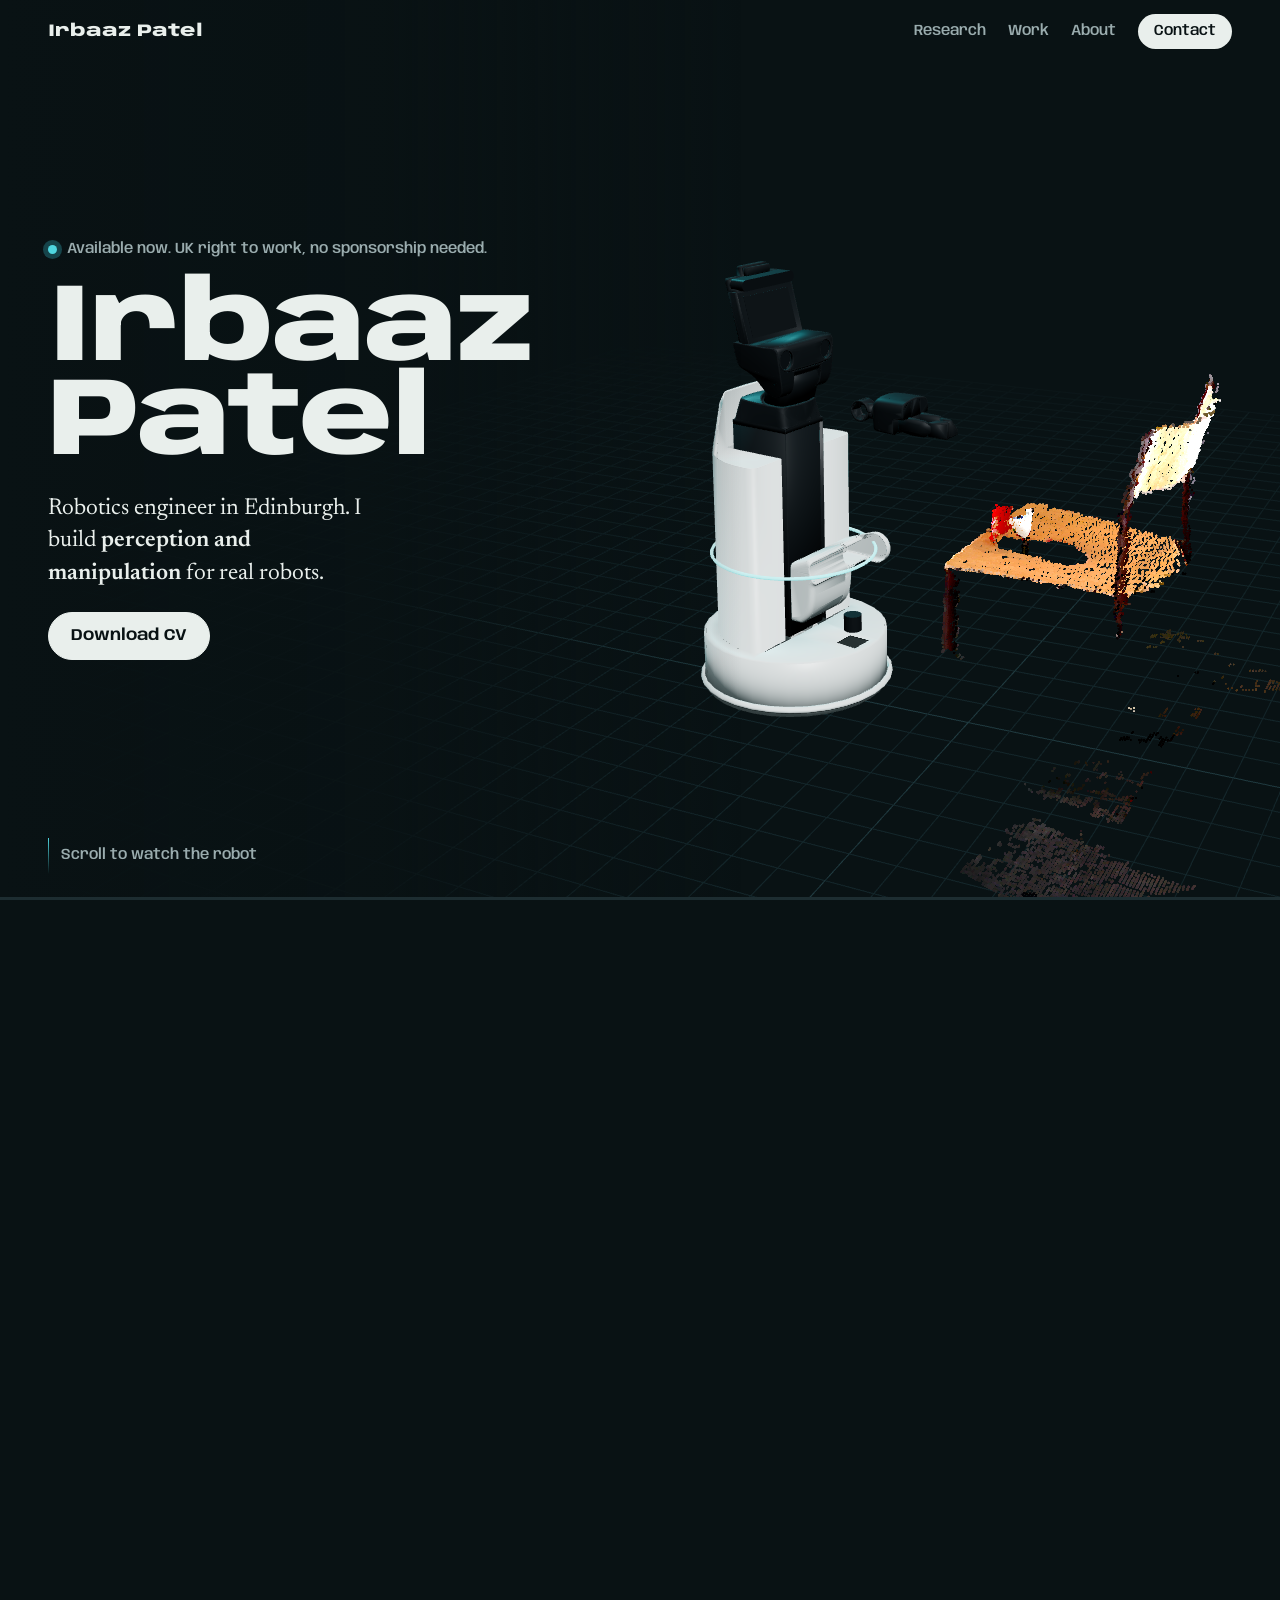
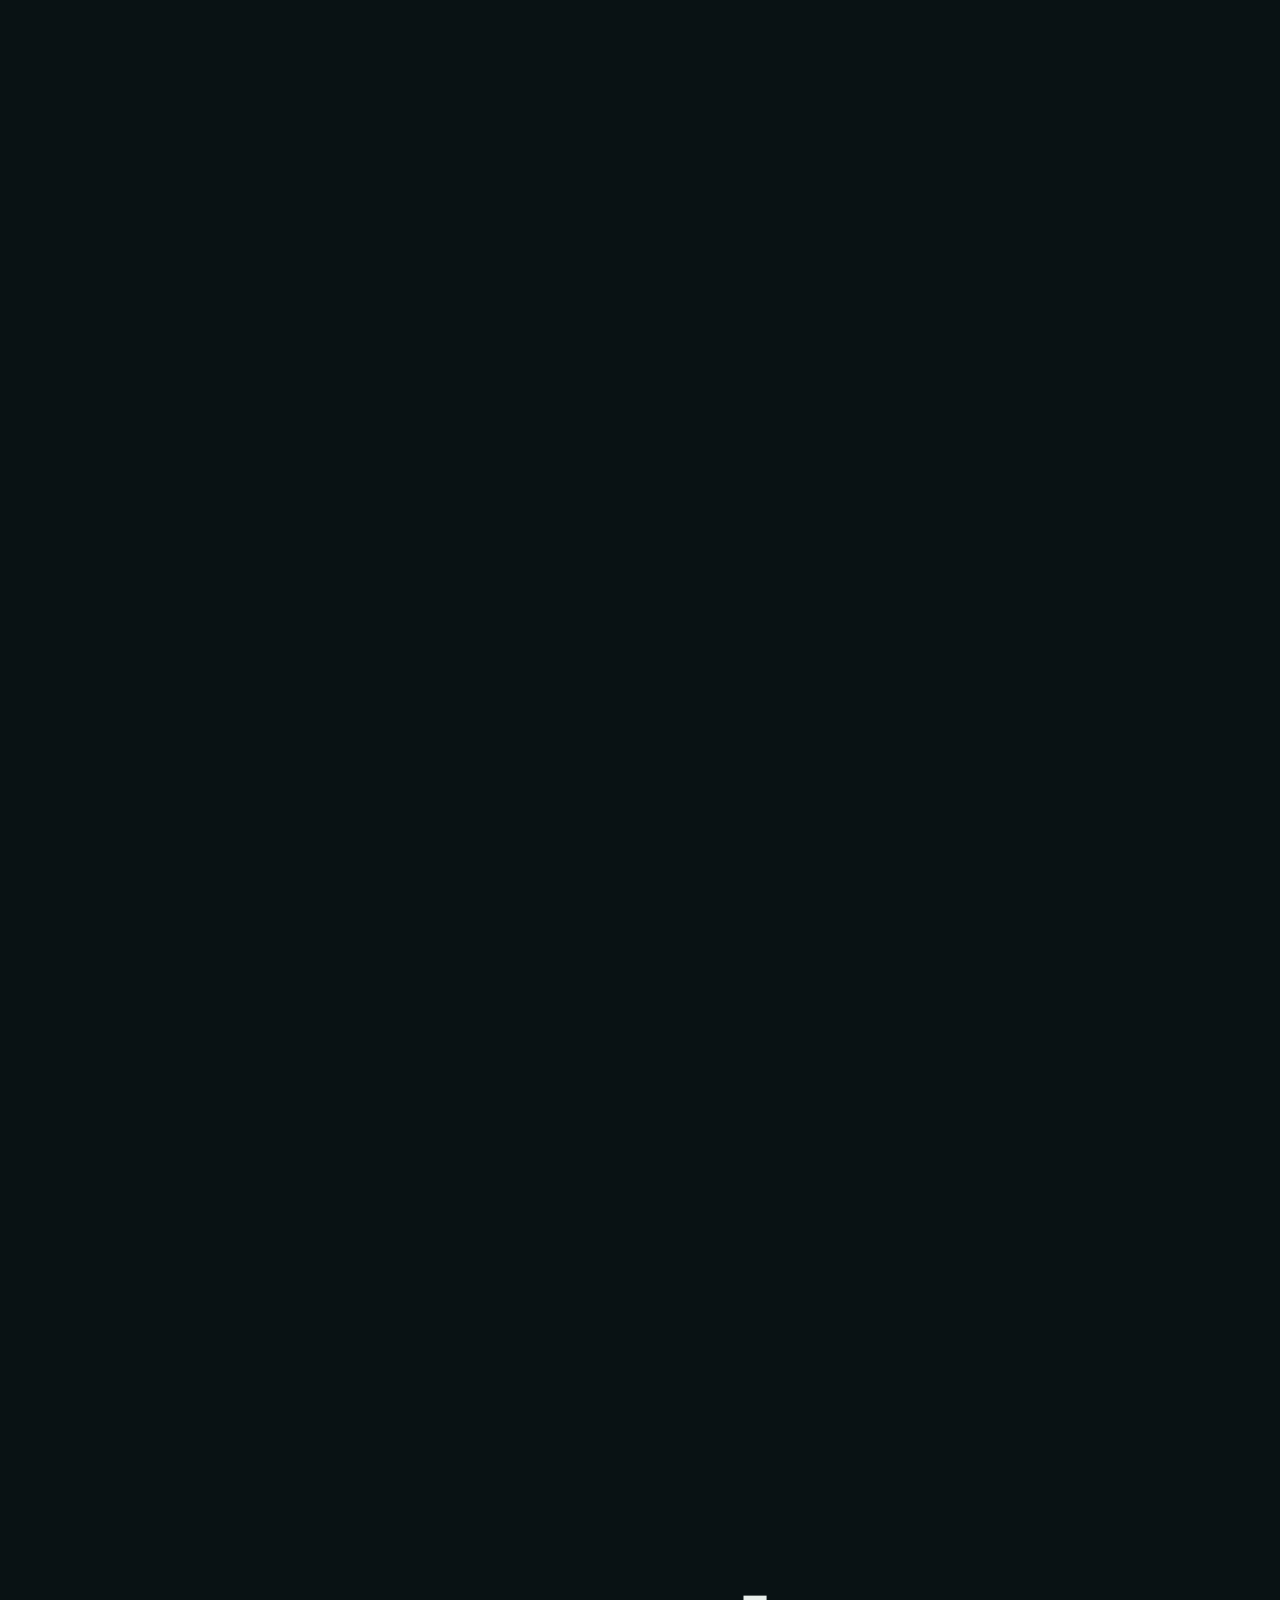
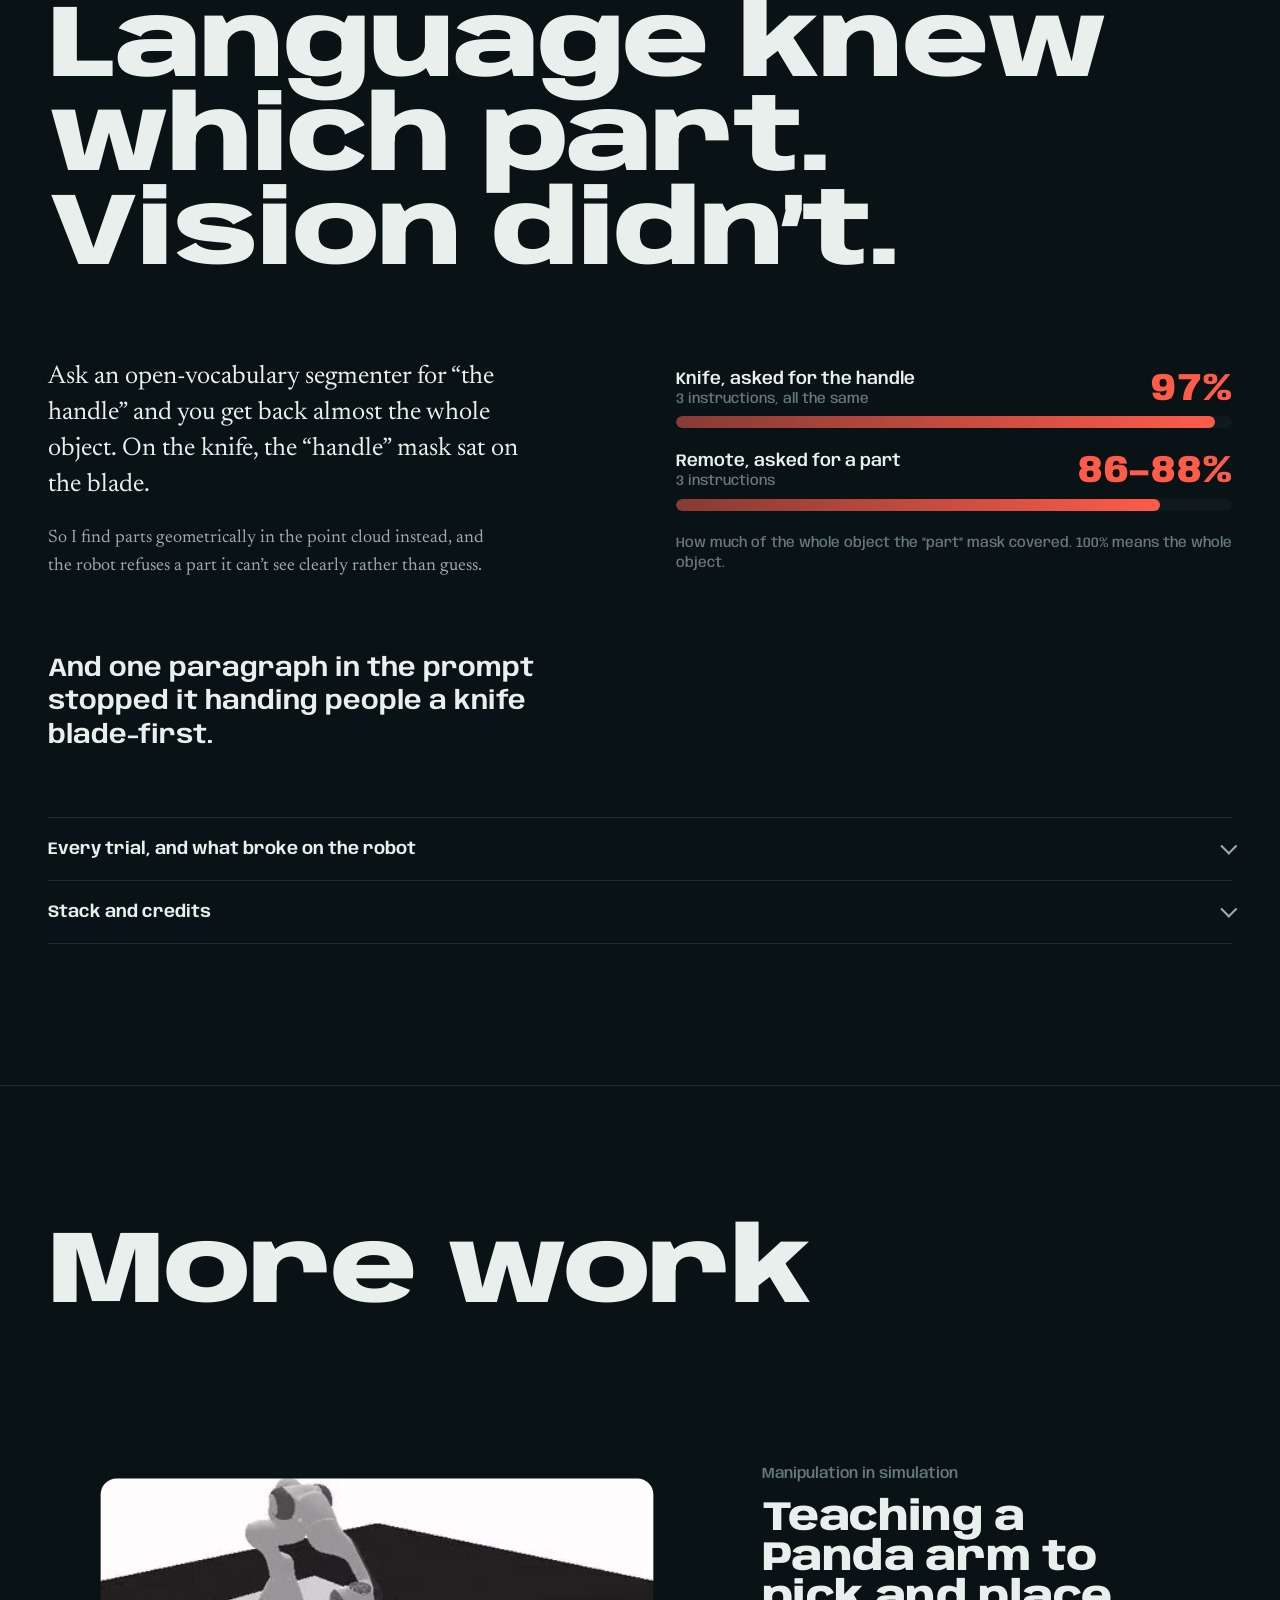
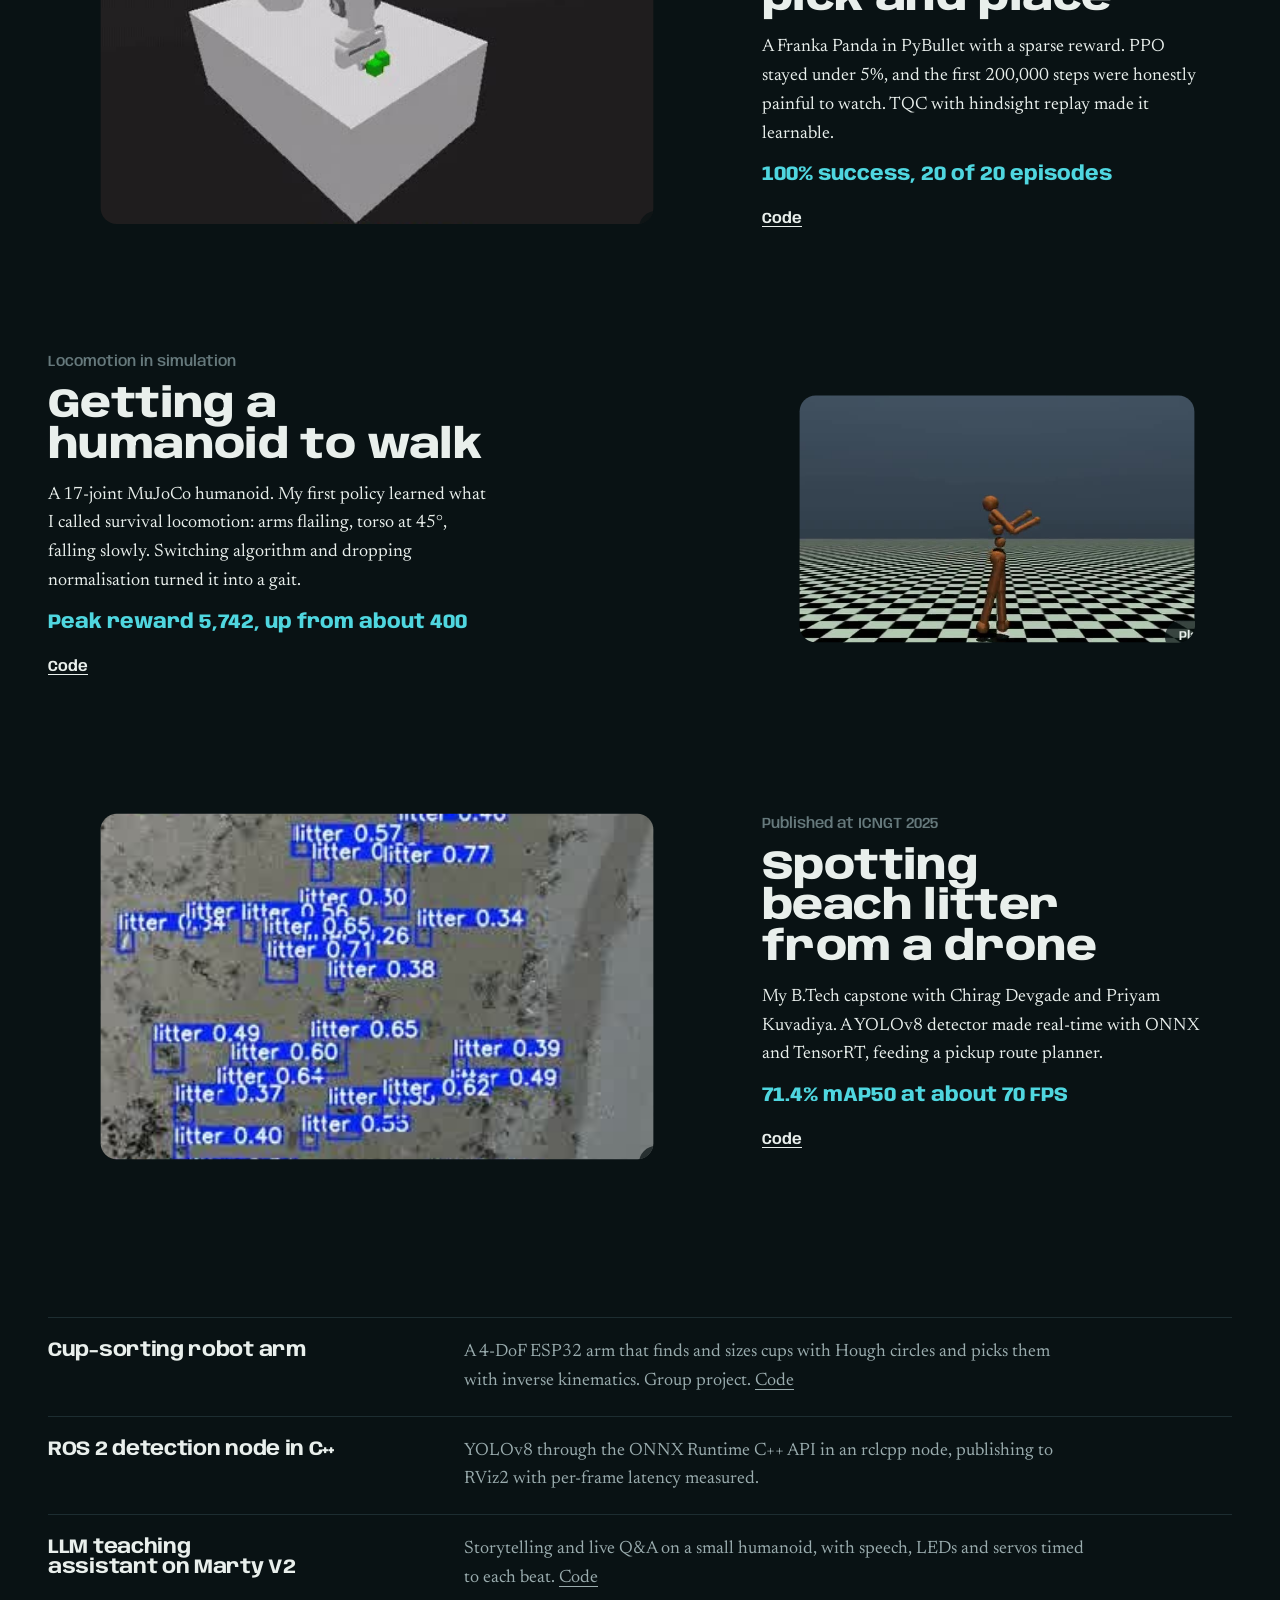
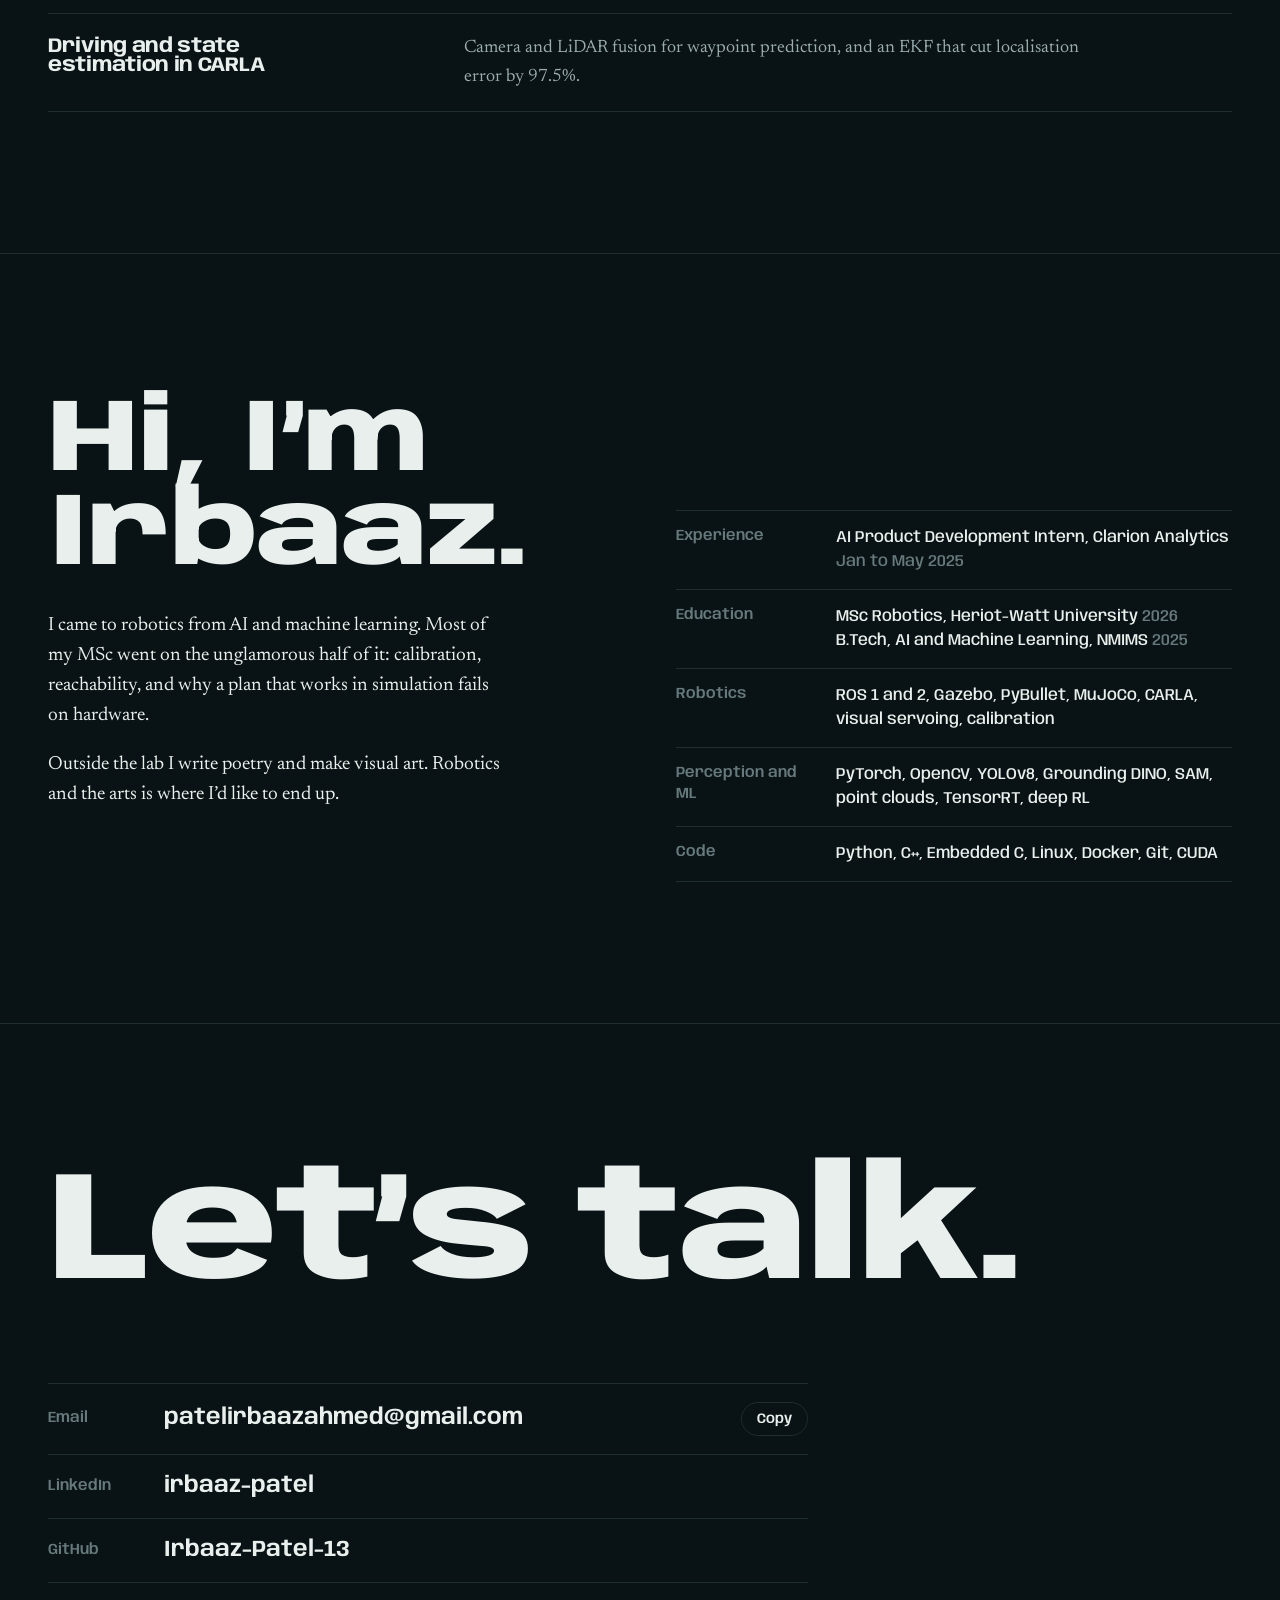
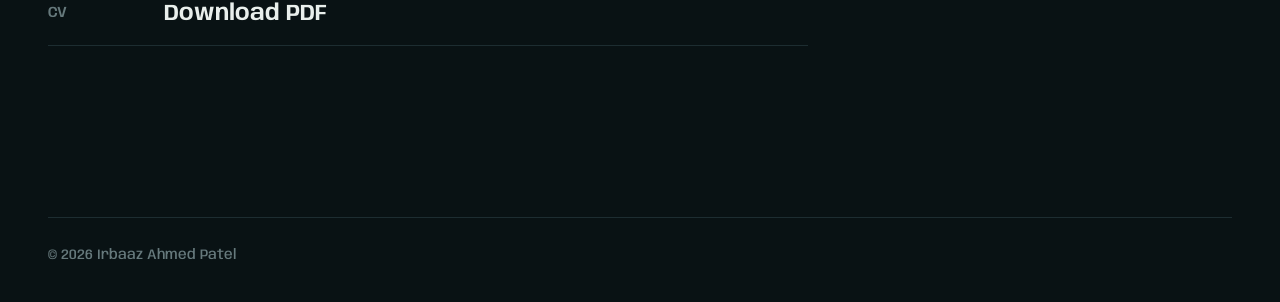
==== commit ba4ccc4e: "Cut repetition, clearer grasp shot, bigger robot on phones Co-Authored-By: Claude Opus 5.5 <noreply@" ====
--- a/index.html
+++ b/index.html
@@ -31,7 +31,7 @@
     <a class="hide-s" href="#finding">Research</a>
     <a class="hide-s" href="#work">Work</a>
     <a href="#about">About</a>
-    <a class="pill" href="assets/Irbaaz-Patel-CV.pdf">CV</a>
+    <a class="pill" href="#contact">Contact</a>
   </nav>
 </header>
 
@@ -55,7 +55,6 @@
         <p class="role">Robotics engineer in Edinburgh. I build <b>perception and manipulation</b> for real robots.</p>
         <div class="btns">
           <a class="btn primary" href="assets/Irbaaz-Patel-CV.pdf">Download CV</a>
-          <a class="btn" href="#contact">Get in touch</a>
         </div>
       </div>
 
@@ -75,7 +74,7 @@
         <p>8 of 11 real trials worked. The last four ran fully autonomously, back to back.</p>
         <div class="btns">
           <button class="btn primary" type="button" data-film>Watch the full run</button>
-          <a class="btn" href="#finding">What I found</a>
+          <a class="btn" href="https://github.com/Irbaaz-Patel-13/intent-grasp-hsr">Code</a>
         </div>
       </div>
     </div>
@@ -124,11 +123,10 @@
         </div>
       </details>
       <details class="more">
-        <summary>How the pipeline works</summary>
+        <summary>Stack and credits</summary>
         <div class="more-body">
-          <p>GPT-4o turns the instruction and a camera image into an object, a part and task constraints. LangSAM finds the object, the point cloud is split into parts geometrically, and Contact-GraspNet proposes grasps on the chosen part. On ROS Noetic the HSR places its base, checks the pose, servos with its hand camera, closes on contact and confirms the lift with depth.</p>
-          <p class="muted small">MSc dissertation, Heriot-Watt University and the National Robotarium, supervised by Dr Mauro Dragone. Graded A. Builds on AffordGrasp (Tang et al., IROS 2025).</p>
-          <div class="btns"><a class="btn" href="https://github.com/Irbaaz-Patel-13/intent-grasp-hsr">Code, data and figures</a></div>
+          <p>GPT-4o, LangSAM (Grounding DINO + SAM), geometric part decomposition of the point cloud, Contact-GraspNet, and ROS Noetic on the robot. Perception runs on a CUDA PC; everything that touches the robot runs on the HSR workstation.</p>
+          <p class="muted small">MSc dissertation at Heriot-Watt University and the National Robotarium, supervised by Dr Mauro Dragone. Graded A. Builds on AffordGrasp (Tang et al., IROS 2025).</p>
         </div>
       </details>
     </div>
@@ -144,9 +142,9 @@
         <video data-loop muted loop playsinline preload="metadata" poster="assets/img/pick-place-poster.jpg" aria-label="A simulated Panda arm picking up a green cube and placing it on a target"><source src="assets/video/pick-place.mp4" type="video/mp4"></video>
       </div>
       <div class="copy">
-        <p class="kind">Reinforcement learning, PyBullet</p>
+        <p class="kind">Manipulation in simulation</p>
         <h3>Teaching a Panda arm to pick and place</h3>
-        <p>PPO stayed under 5% on the sparse reward. The first 200,000 steps were honestly painful to watch. TQC with hindsight replay made it learnable.</p>
+        <p>A Franka Panda in PyBullet with a sparse reward. PPO stayed under 5%, and the first 200,000 steps were honestly painful to watch. TQC with hindsight replay made it learnable.</p>
         <p class="result">100% success, 20 of 20 episodes</p>
         <a class="go" href="https://github.com/Irbaaz-Patel-13/robotic-sorting-rl">Code</a>
       </div>
@@ -157,9 +155,9 @@
         <video data-loop muted loop playsinline preload="metadata" poster="assets/img/humanoid-poster.jpg" aria-label="A simulated humanoid walking on a checkered floor"><source src="assets/video/humanoid.mp4" type="video/mp4"></video>
       </div>
       <div class="copy">
-        <p class="kind">Reinforcement learning, MuJoCo</p>
+        <p class="kind">Locomotion in simulation</p>
         <h3>Getting a humanoid to walk</h3>
-        <p>My first policy learned what I called survival locomotion: arms flailing, torso at 45°, falling slowly. TQC without normalisation turned it into a gait.</p>
+        <p>A 17-joint MuJoCo humanoid. My first policy learned what I called survival locomotion: arms flailing, torso at 45°, falling slowly. Switching algorithm and dropping normalisation turned it into a gait.</p>
         <p class="result">Peak reward 5,742, up from about 400</p>
         <a class="go" href="https://github.com/Irbaaz-Patel-13/bipedal-locomotion">Code</a>
       </div>
@@ -170,7 +168,7 @@
         <video data-loop muted loop playsinline preload="metadata" poster="assets/img/litter-poster.jpg" aria-label="Aerial beach footage with litter detections drawn as boxes"><source src="assets/video/litter.mp4" type="video/mp4"></video>
       </div>
       <div class="copy">
-        <p class="kind">Computer vision, published at ICNGT 2025</p>
+        <p class="kind">Published at ICNGT 2025</p>
         <h3>Spotting beach litter from a drone</h3>
         <p>My B.Tech capstone with Chirag Devgade and Priyam Kuvadiya. A YOLOv8 detector made real-time with ONNX and TensorRT, feeding a pickup route planner.</p>
         <p class="result">71.4% mAP50 at about 70 FPS</p>
@@ -191,7 +189,7 @@
   <div class="wrap about">
     <div class="prose">
       <h2 class="big scan" id="about-title">Hi, I’m Irbaaz.</h2>
-      <p>I studied AI and machine learning at NMIMS, then came to Edinburgh for an MSc in Robotics at Heriot-Watt. Most of my time there went on the unglamorous half of robotics: calibration, reachability, and why a plan that works in simulation fails on hardware.</p>
+      <p>I came to robotics from AI and machine learning. Most of my MSc went on the unglamorous half of it: calibration, reachability, and why a plan that works in simulation fails on hardware.</p>
       <p>Outside the lab I write poetry and make visual art. Robotics and the arts is where I’d like to end up.</p>
     </div>
     <dl class="facts">
@@ -220,7 +218,7 @@
 </main>
 
 <div class="wrap">
-  <footer><span>© 2026 Irbaaz Ahmed Patel, Edinburgh</span></footer>
+  <footer><span>© 2026 Irbaaz Ahmed Patel</span></footer>
 </div>
 
 <dialog class="film" id="film" aria-label="Full run video">
--- a/assets/css/main.css
+++ b/assets/css/main.css
@@ -111,9 +111,9 @@
 /* phones: picture on top, words underneath. Nothing sits on top of the robot. */
 @media (max-width: 820px) {
   .story { height: 300vh; }
-  .view { bottom: auto; height: 52%; }
-  .scrim { background: linear-gradient(180deg, color-mix(in srgb, var(--bg) 55%, transparent) 0%, transparent 14%, transparent 40%, var(--bg) 52%); }
-  .text { left: var(--gl); right: var(--gr); width: auto; top: 50%; bottom: calc(56px + env(safe-area-inset-bottom, 0px)); align-items: start; }
+  .view { bottom: auto; height: 56%; }
+  .scrim { background: linear-gradient(180deg, color-mix(in srgb, var(--bg) 55%, transparent) 0%, transparent 14%, transparent 44%, var(--bg) 56%); }
+  .text { left: var(--gl); right: var(--gr); width: auto; top: 54%; bottom: calc(56px + env(safe-area-inset-bottom, 0px)); align-items: start; }
   .cap, .hero-copy { align-content: start; gap: 12px; }
   .hero-copy h1 { font-size: clamp(3rem, 15vw, 4.6rem); }
   .hero-copy .status { font-size: 0.875rem; }
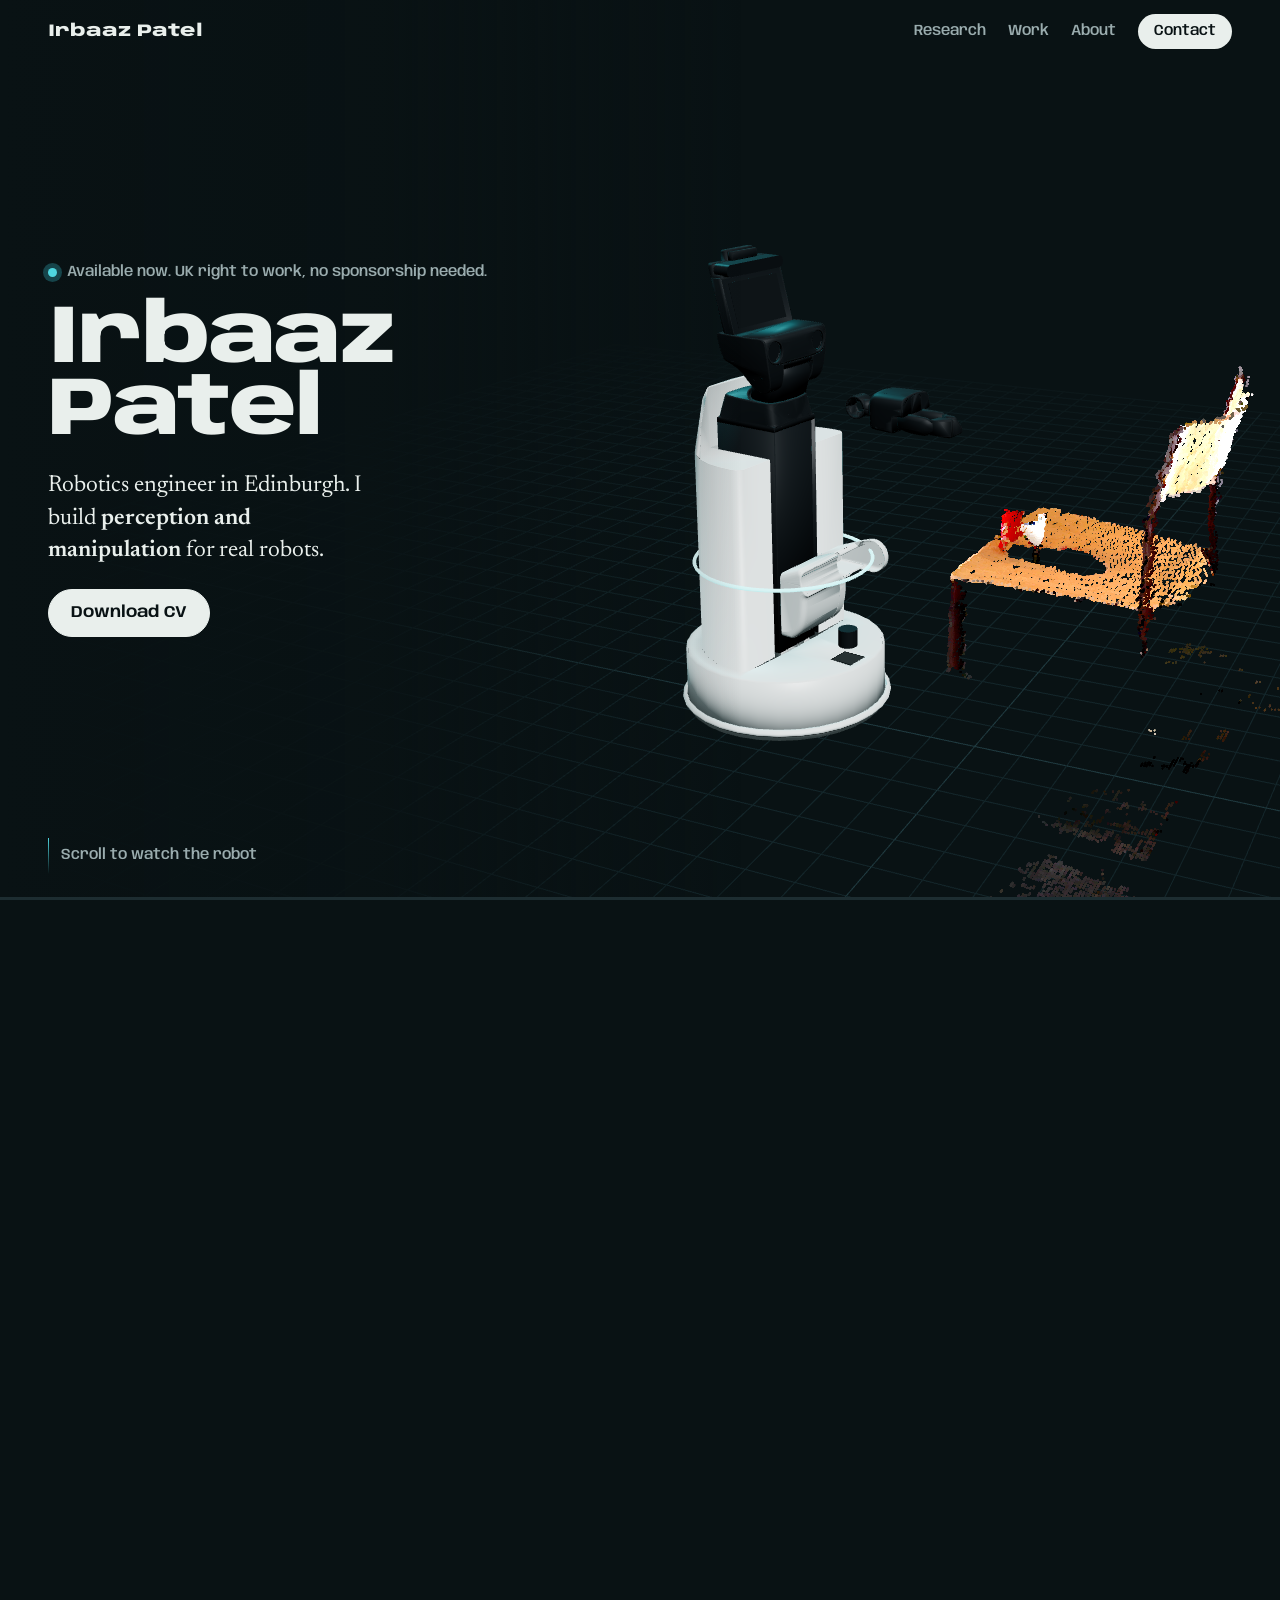
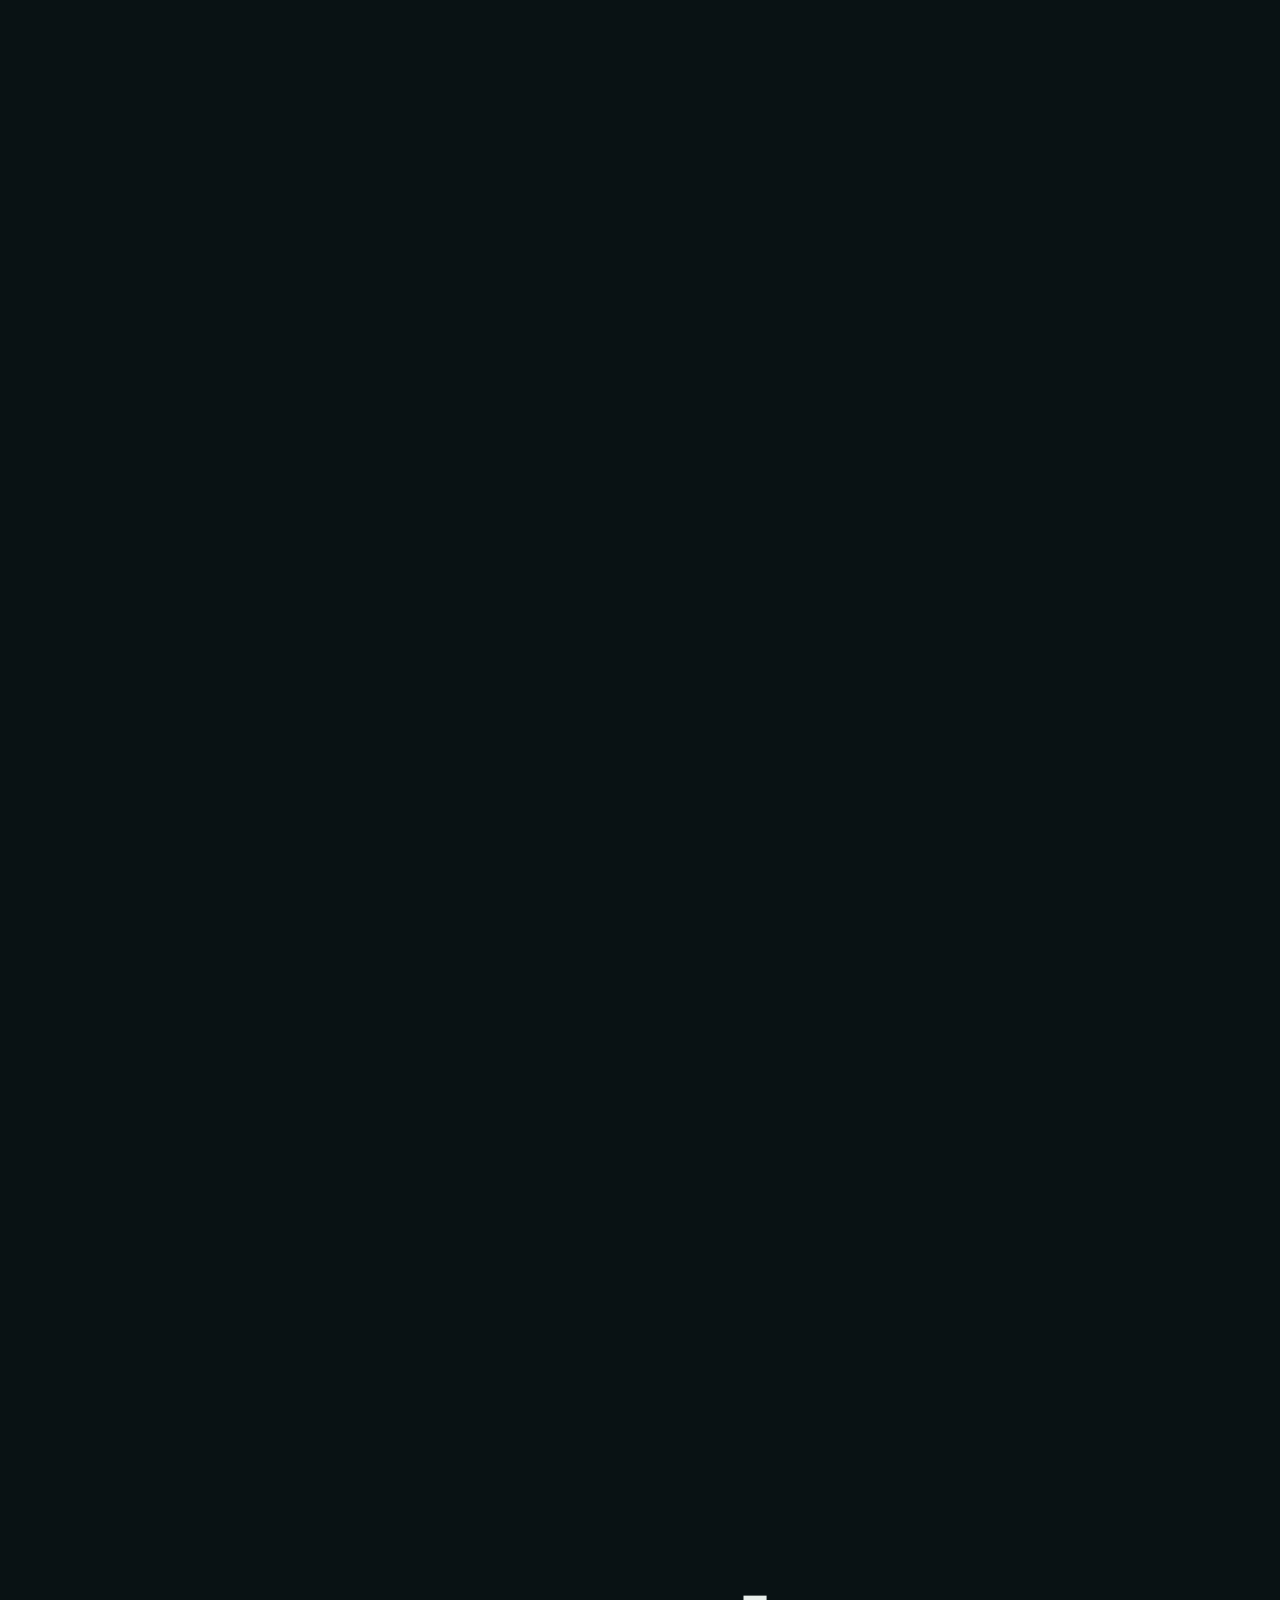
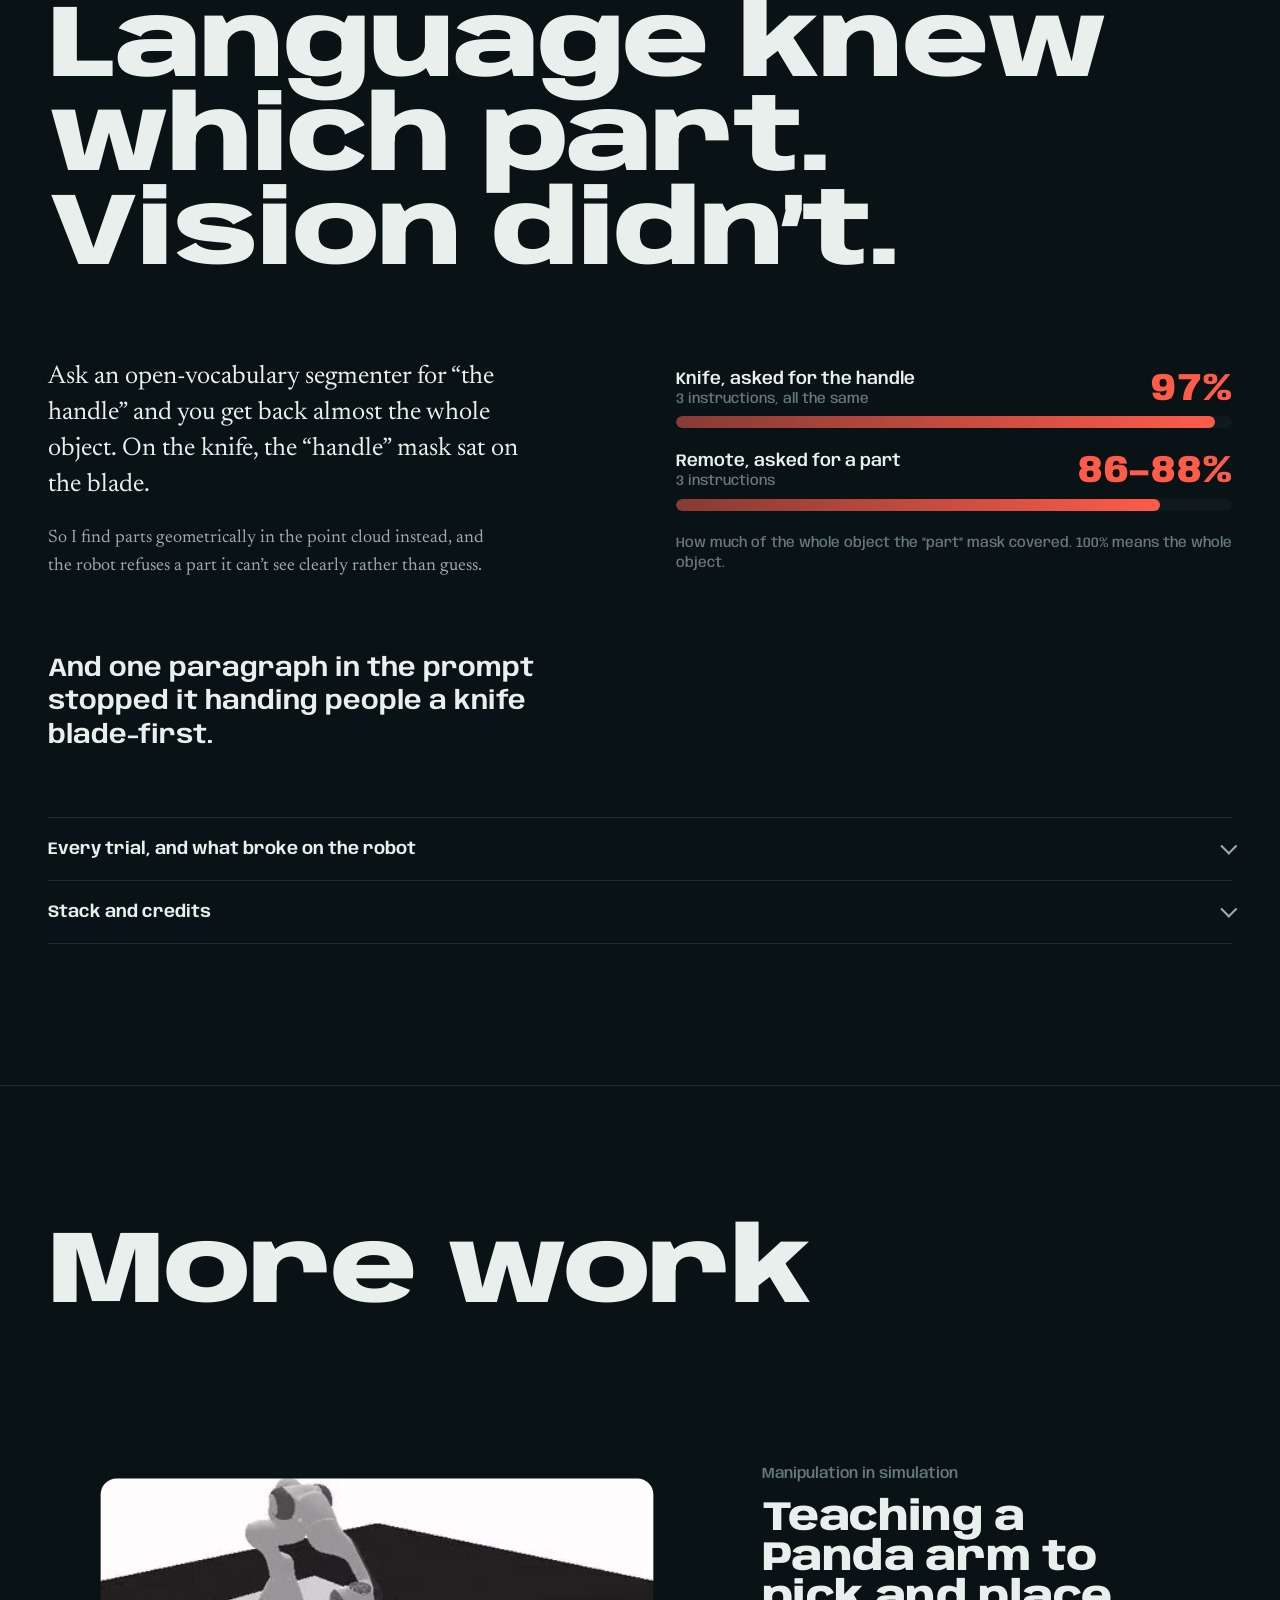
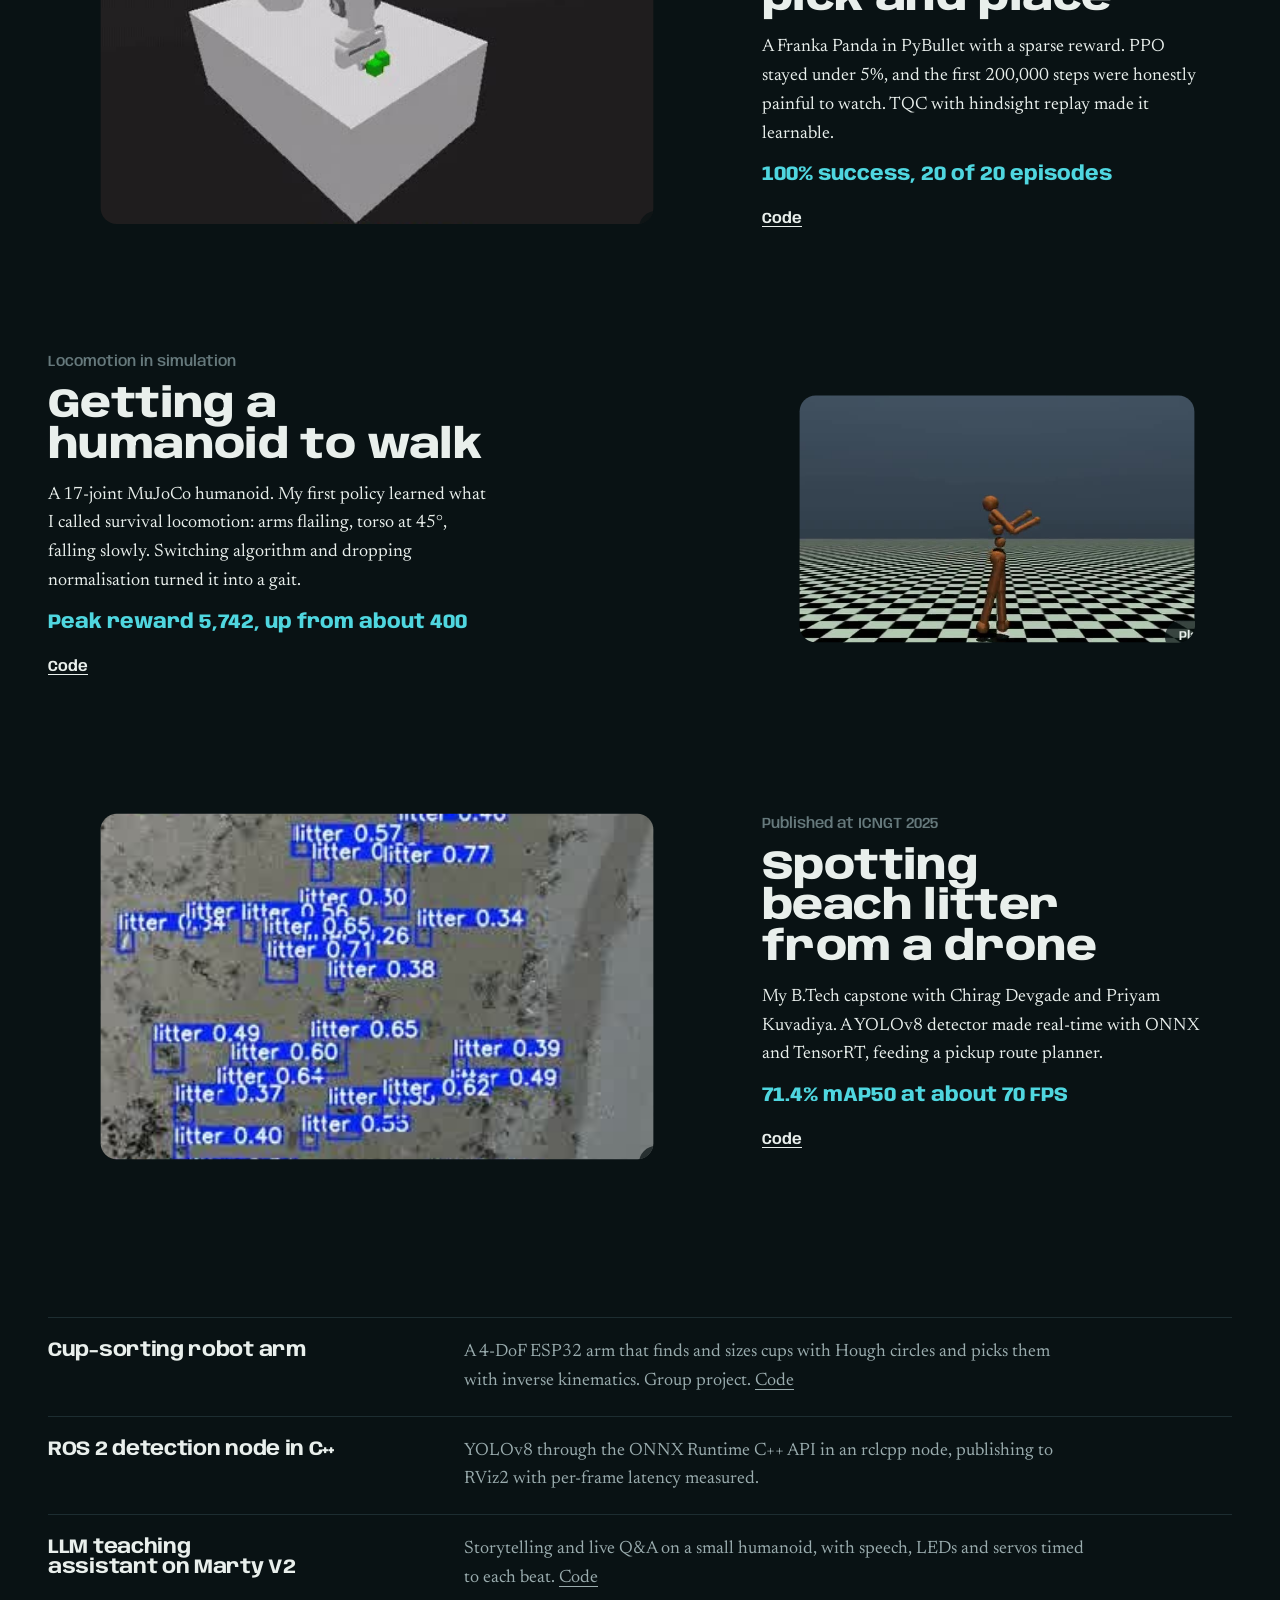
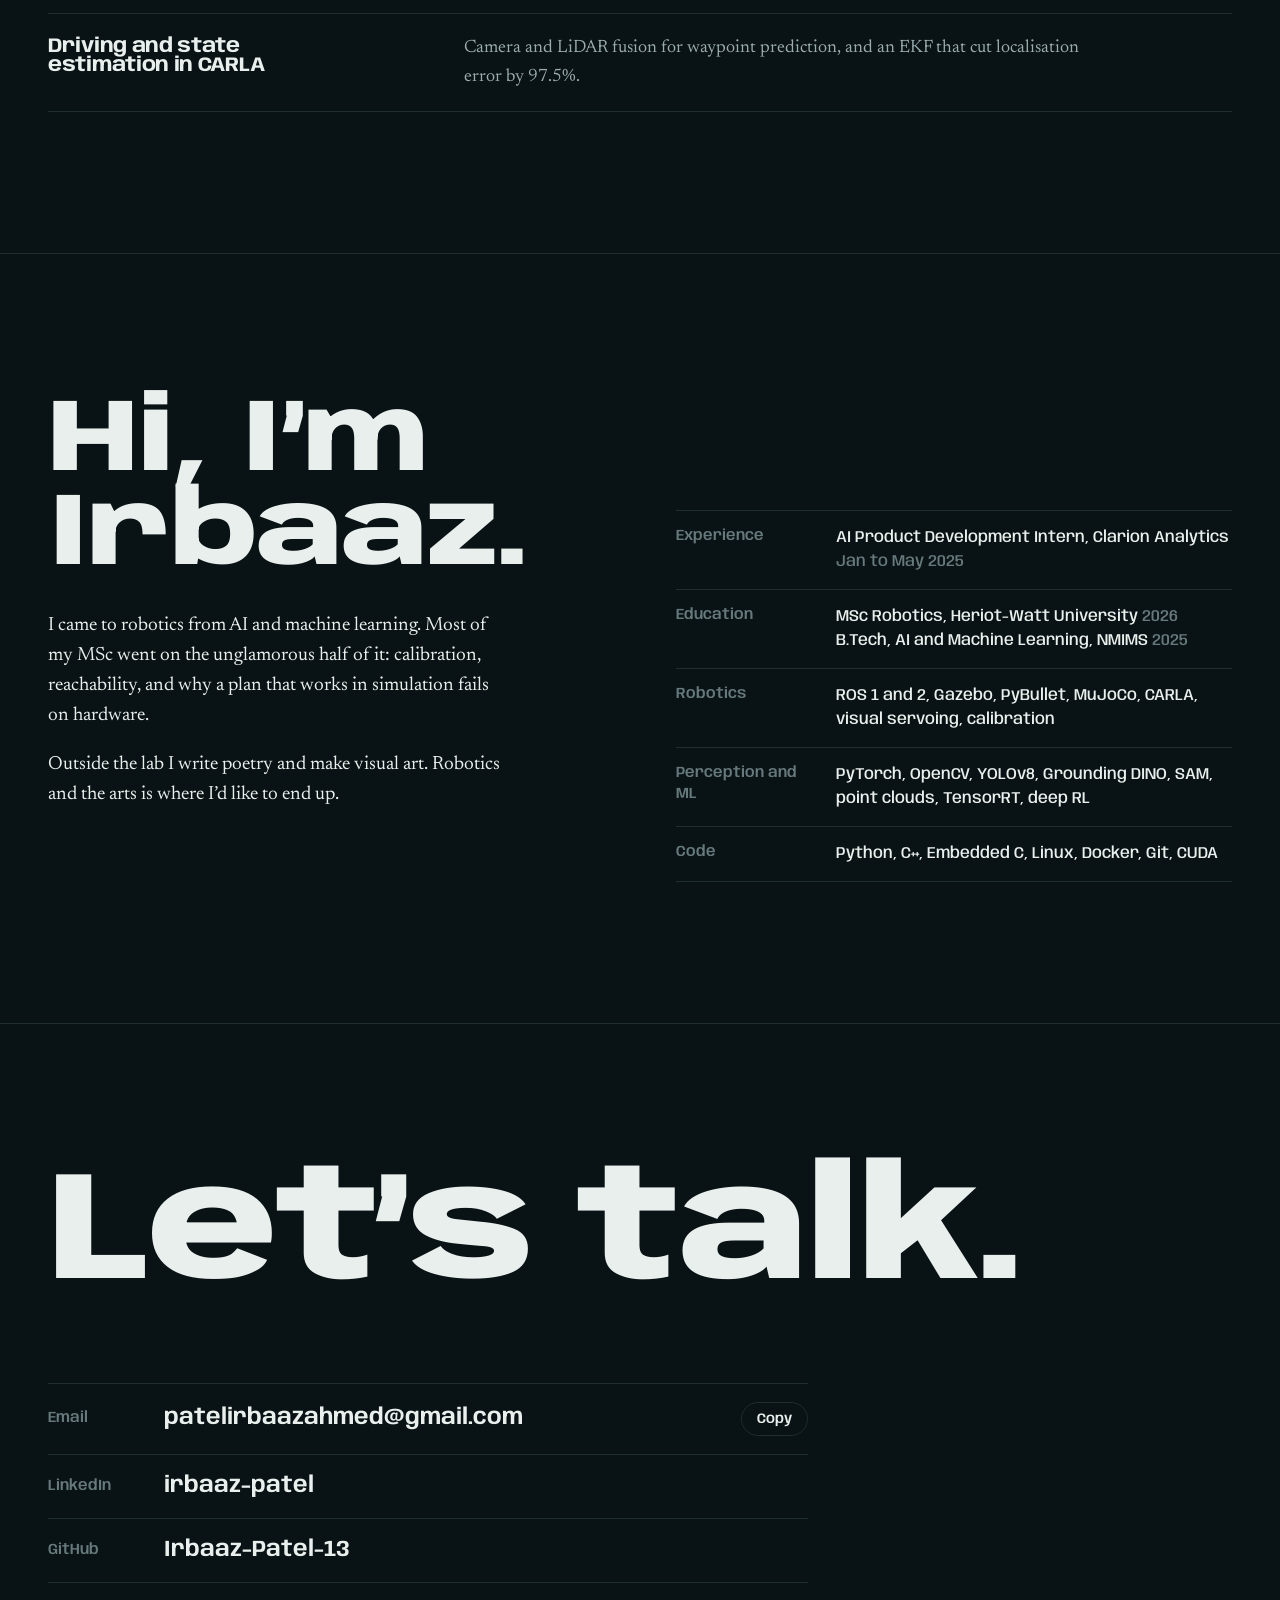
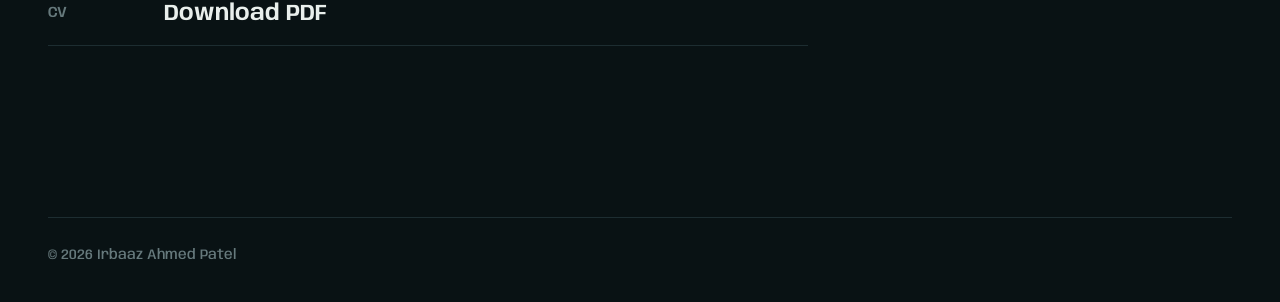
==== commit 67c31ddf: "Start the HSR scene sooner Preload the 3D engine, robot model, meshes and point cloud in parallel fr" ====
--- a/index.html
+++ b/index.html
@@ -19,6 +19,39 @@
 <link rel="stylesheet" href="assets/css/main.css">
 <script>document.documentElement.classList.replace('no-js','js')</script>
 <script type="importmap">{"imports":{"three":"./assets/vendor/three.module.js","three/examples/jsm/":"./assets/vendor/addons/"}}</script>
+<!-- start downloading the 3D scene immediately, in parallel -->
+<link rel="modulepreload" href="assets/vendor/three.module.js">
+<link rel="modulepreload" href="assets/js/scene.js">
+<link rel="modulepreload" href="assets/vendor/urdf/URDFLoader.js">
+<link rel="modulepreload" href="assets/vendor/urdf/URDFClasses.js">
+<link rel="modulepreload" href="assets/vendor/addons/loaders/OBJLoader.js">
+<link rel="modulepreload" href="assets/vendor/addons/loaders/STLLoader.js">
+<link rel="modulepreload" href="assets/vendor/addons/loaders/ColladaLoader.js">
+<link rel="modulepreload" href="assets/vendor/addons/loaders/TGALoader.js">
+<link rel="preload" as="fetch" crossorigin href="assets/hsr/run.json">
+<link rel="preload" as="fetch" crossorigin href="assets/hsr/cloud.bin">
+<link rel="preload" as="fetch" crossorigin href="assets/hsr/hsrb4s.urdf">
+<link rel="preload" as="fetch" crossorigin href="assets/hsr/meshes/arm_v0/arm_flex_light.obj">
+<link rel="preload" as="fetch" crossorigin href="assets/hsr/meshes/arm_v0/arm_roll_light.obj">
+<link rel="preload" as="fetch" crossorigin href="assets/hsr/meshes/arm_v0/shoulder.obj">
+<link rel="preload" as="fetch" crossorigin href="assets/hsr/meshes/base_v2/base_light.obj">
+<link rel="preload" as="fetch" crossorigin href="assets/hsr/meshes/base_v2/body_light.obj">
+<link rel="preload" as="fetch" crossorigin href="assets/hsr/meshes/base_v2/torso_base.obj">
+<link rel="preload" as="fetch" crossorigin href="assets/hsr/meshes/hand_v0/l_distal.obj">
+<link rel="preload" as="fetch" crossorigin href="assets/hsr/meshes/hand_v0/l_proximal.obj">
+<link rel="preload" as="fetch" crossorigin href="assets/hsr/meshes/hand_v0/palm.obj">
+<link rel="preload" as="fetch" crossorigin href="assets/hsr/meshes/hand_v0/r_distal.obj">
+<link rel="preload" as="fetch" crossorigin href="assets/hsr/meshes/hand_v0/r_proximal.obj">
+<link rel="preload" as="fetch" crossorigin href="assets/hsr/meshes/head_v1/head_pan.obj">
+<link rel="preload" as="fetch" crossorigin href="assets/hsr/meshes/head_v1/head_tilt.obj">
+<link rel="preload" as="fetch" crossorigin href="assets/hsr/meshes/head_v1/head_upper.obj">
+<link rel="preload" as="fetch" crossorigin href="assets/hsr/meshes/head_v1/tablet_base.obj">
+<link rel="preload" as="fetch" crossorigin href="assets/hsr/meshes/sensors/head_camera.obj">
+<link rel="preload" as="fetch" crossorigin href="assets/hsr/meshes/sensors/laser.obj">
+<link rel="preload" as="fetch" crossorigin href="assets/hsr/meshes/sensors/rgbd_light.obj">
+<link rel="preload" as="fetch" crossorigin href="assets/hsr/meshes/torso_v0/torso_light.obj">
+<link rel="preload" as="fetch" crossorigin href="assets/hsr/meshes/wrist_v0/wrist_flex.obj">
+<link rel="preload" as="fetch" crossorigin href="assets/hsr/meshes/wrist_v0/wrist_roll.obj">
 <script type="application/ld+json">
 {"@context":"https://schema.org","@type":"Person","name":"Irbaaz Ahmed Patel","jobTitle":"Robotics engineer","url":"https://irbaaz-patel-13.github.io/","email":"mailto:patelirbaazahmed@gmail.com","sameAs":["https://www.linkedin.com/in/irbaaz-patel-74088625b","https://github.com/Irbaaz-Patel-13"],"alumniOf":[{"@type":"CollegeOrUniversity","name":"Heriot-Watt University"},{"@type":"CollegeOrUniversity","name":"NMIMS"}],"address":{"@type":"PostalAddress","addressLocality":"Edinburgh","addressCountry":"GB"},"knowsAbout":["Robotic manipulation","Computer vision","ROS","Reinforcement learning"]}
 </script>
--- a/assets/css/main.css
+++ b/assets/css/main.css
@@ -73,14 +73,15 @@
 .stage { position: sticky; top: 0; height: 100vh; height: 100svh; overflow: hidden; background: var(--bg); }
 .view { position: absolute; inset: 0; }
 .view .poster, .view canvas { position: absolute; inset: 0; width: 100%; height: 100%; object-fit: cover; }
-.view canvas { opacity: 0; transition: opacity .8s ease; }
+.view canvas { opacity: 0; transition: opacity .35s ease; }
 .stage.live .view canvas { opacity: 1; }
-.stage.live .view .poster { opacity: 0; transition: opacity .6s ease .3s; }
+.stage.live .view .poster { opacity: 0; transition: opacity .35s ease .1s; }
 .scrim { position: absolute; inset: 0; pointer-events: none;
   background: linear-gradient(90deg, var(--bg) 0%, color-mix(in srgb, var(--bg) 88%, transparent) 30%, color-mix(in srgb, var(--bg) 30%, transparent) 46%, transparent 58%); }
 
 /* all text in the stage shares one slot, so items never overlap each other */
-.text { position: absolute; z-index: 2; left: var(--gl); top: 0; bottom: 0; width: min(520px, 38vw); display: grid; align-items: center; }
+.text { position: absolute; z-index: 2; left: var(--gl); top: 0; bottom: 0; width: min(640px, 42vw); display: grid; align-items: center; }
+.cap { max-width: 520px; }
 .text > * { grid-area: 1 / 1; }
 .cap { opacity: 0; visibility: hidden; display: grid; gap: 18px; align-content: center; }
 .cap h2 { font-size: clamp(2rem, 3.6vw, 3.3rem); font-stretch: 110%; font-weight: 780; }
@@ -96,8 +97,8 @@
 .hero-copy .status { display: inline-flex; align-items: center; gap: 10px; font: 550 0.9375rem/1.3 var(--display); color: var(--muted); }
 .hero-copy .status i { width: 9px; height: 9px; border-radius: 50%; background: var(--led); box-shadow: 0 0 0 5px var(--led-dim); flex: none; animation: blink 2.4s ease-in-out infinite; }
 @keyframes blink { 50% { box-shadow: 0 0 0 9px transparent; } }
-.hero-copy h1 { font-size: clamp(3.6rem, 8.6vw, 8.6rem); font-weight: 820; line-height: 0.86; letter-spacing: -0.03em; font-stretch: 122%; }
-.hero-copy h1 .word { display: block; }
+.hero-copy h1 { font-size: clamp(3.2rem, 6.4vw, 7rem); font-weight: 820; line-height: 0.88; letter-spacing: -0.03em; font-stretch: 118%; }
+.hero-copy h1 .word { display: block; white-space: nowrap; }
 .hero-copy h1 .ch { display: inline-block; }
 .hero-copy .role { font: 400 clamp(1.25rem, 1.8vw, 1.5rem)/1.4 var(--text); max-width: 26ch; }
 .hero-copy .role b { font-weight: 600; }
@@ -115,7 +116,7 @@
   .scrim { background: linear-gradient(180deg, color-mix(in srgb, var(--bg) 55%, transparent) 0%, transparent 14%, transparent 44%, var(--bg) 56%); }
   .text { left: var(--gl); right: var(--gr); width: auto; top: 54%; bottom: calc(56px + env(safe-area-inset-bottom, 0px)); align-items: start; }
   .cap, .hero-copy { align-content: start; gap: 12px; }
-  .hero-copy h1 { font-size: clamp(3rem, 15vw, 4.6rem); }
+  .hero-copy h1 { font-size: clamp(2.8rem, 14vw, 4.4rem); }
   .hero-copy .status { font-size: 0.875rem; }
   .hero-copy .role { font-size: 1.125rem; }
   .cap h2 { font-size: clamp(1.7rem, 7.4vw, 2.3rem); }
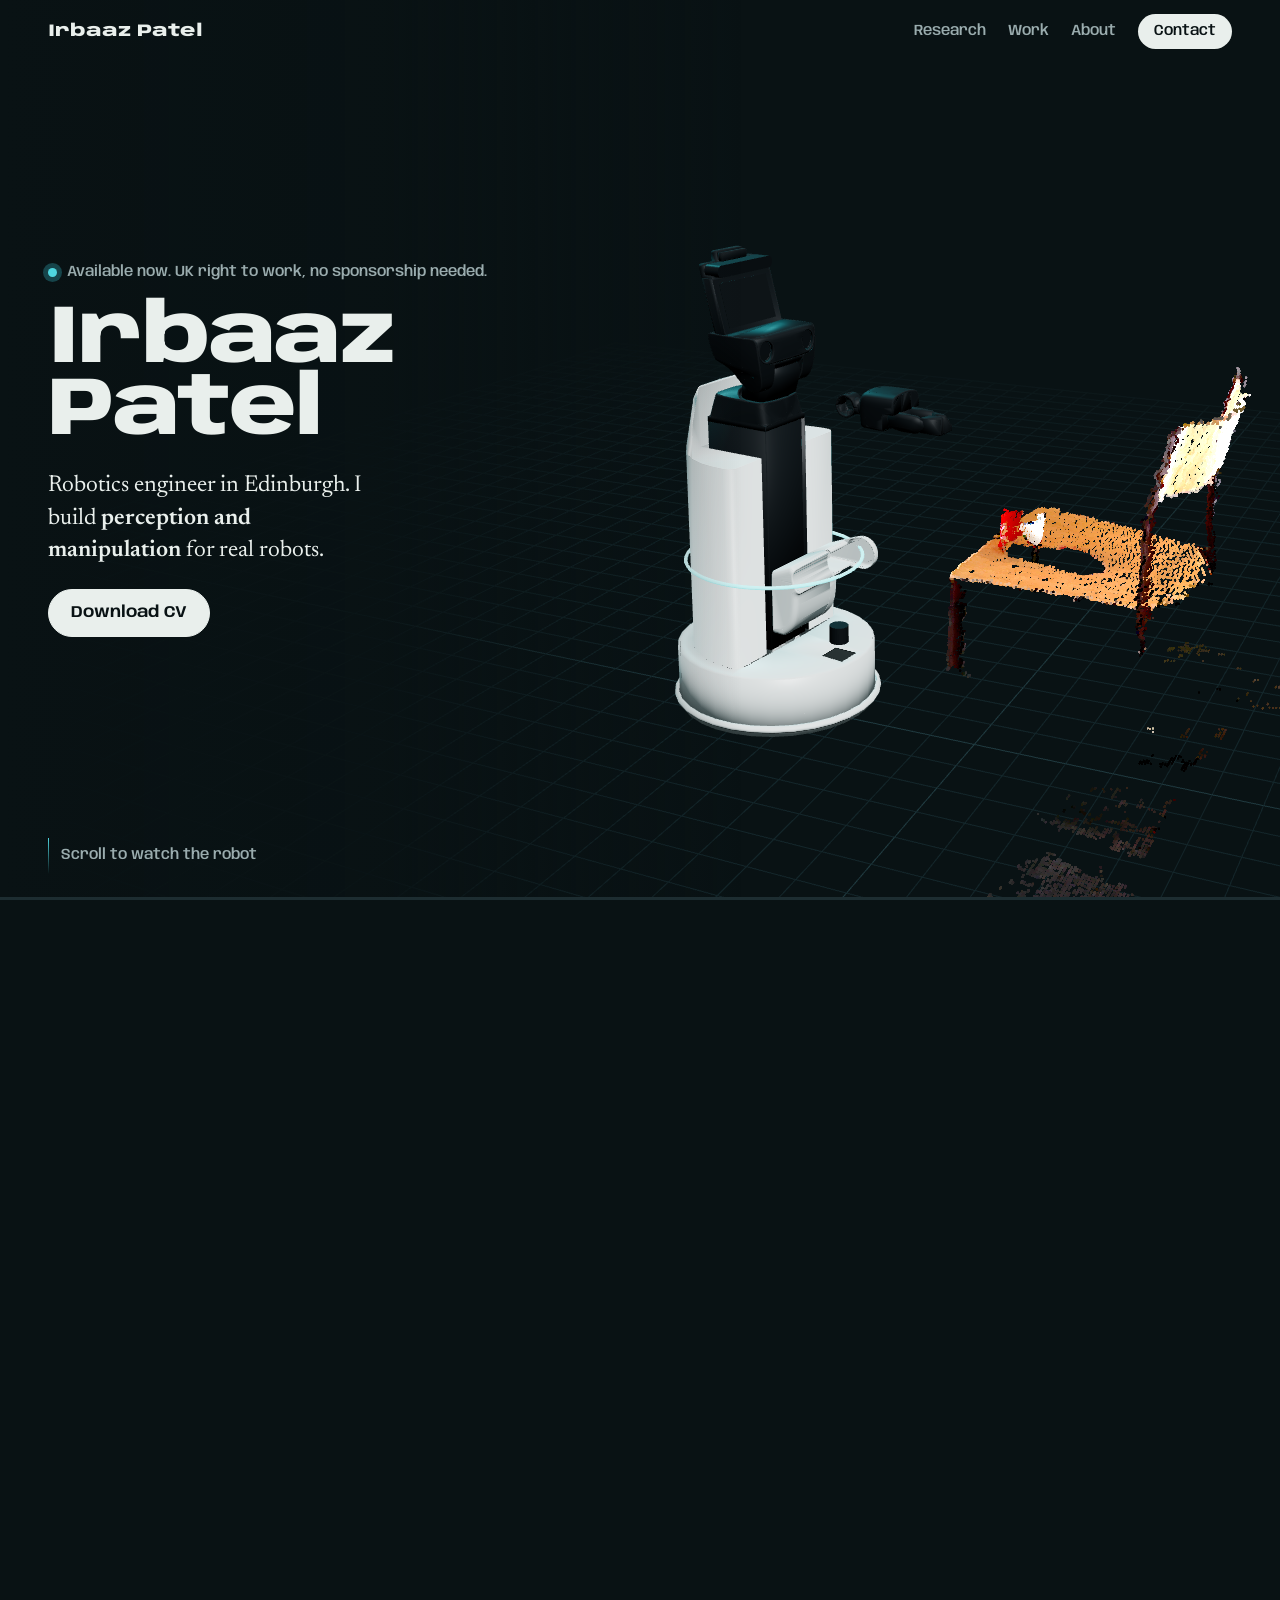
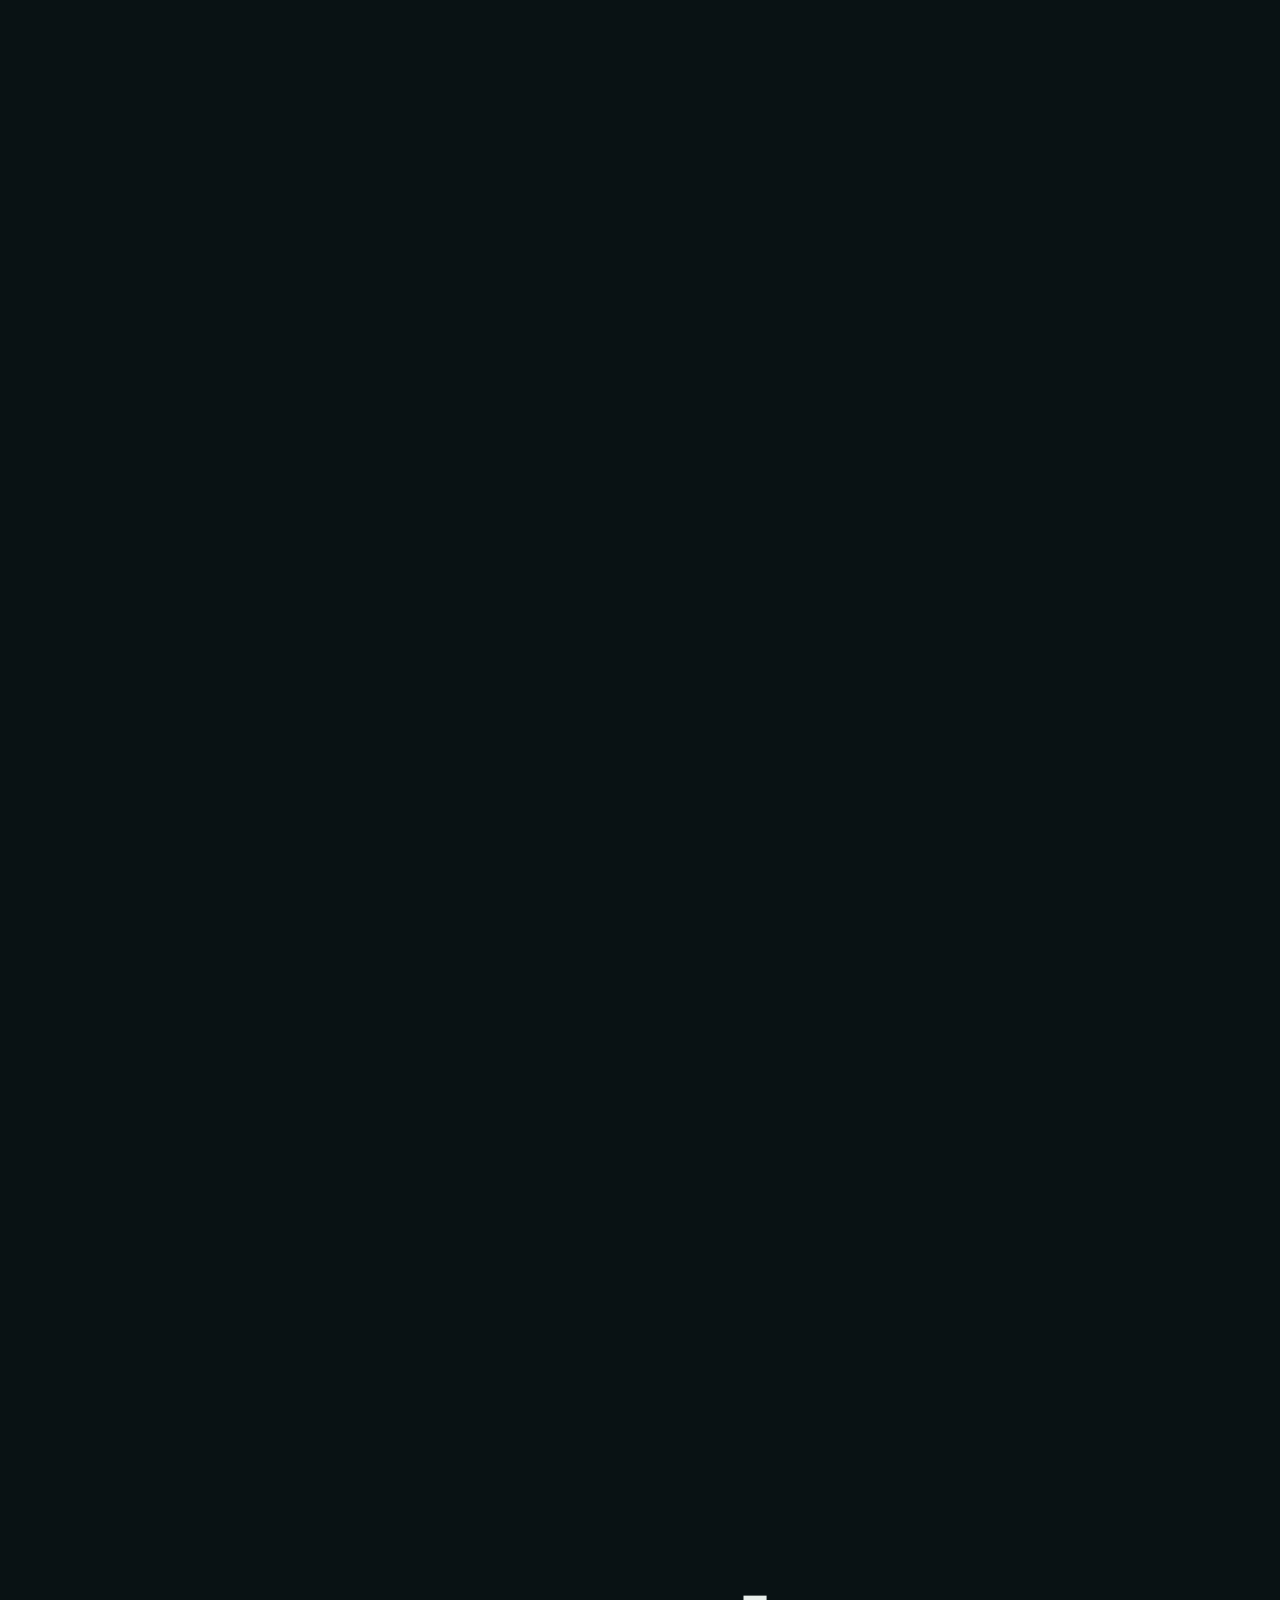
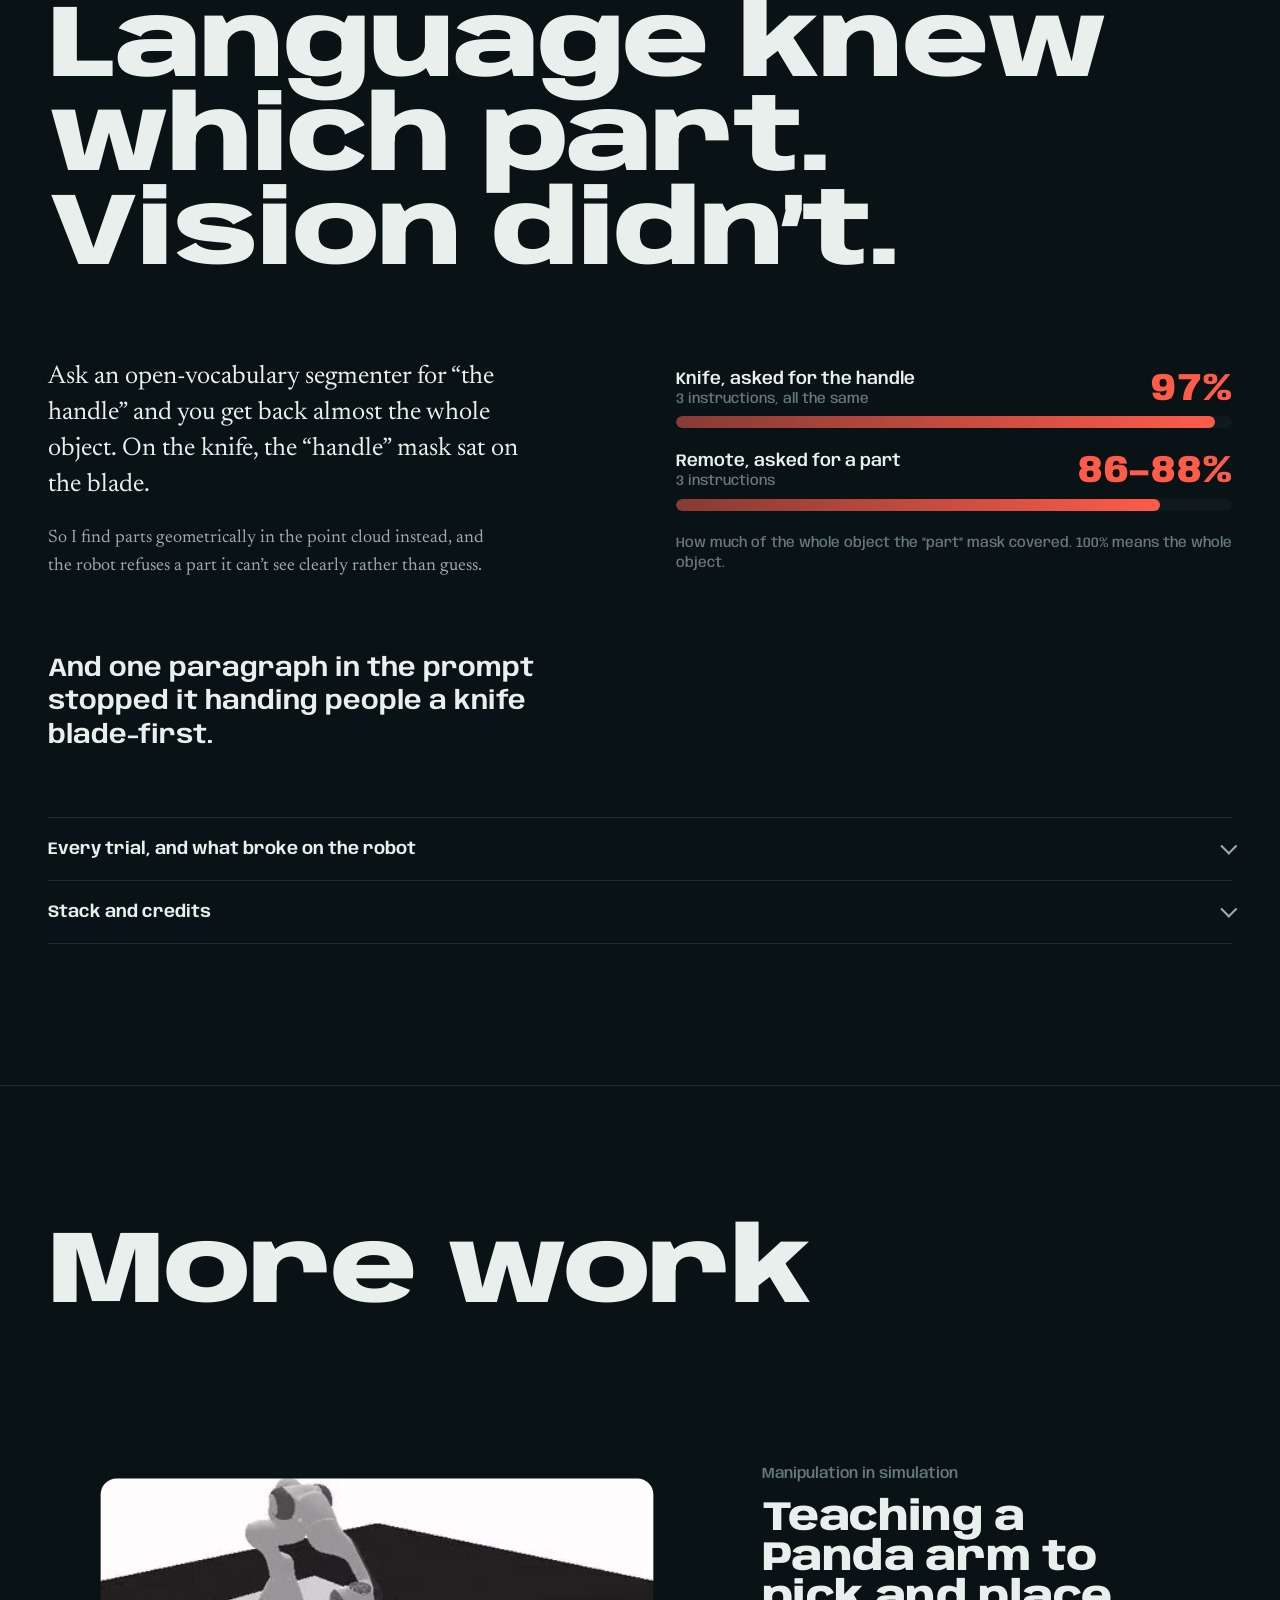
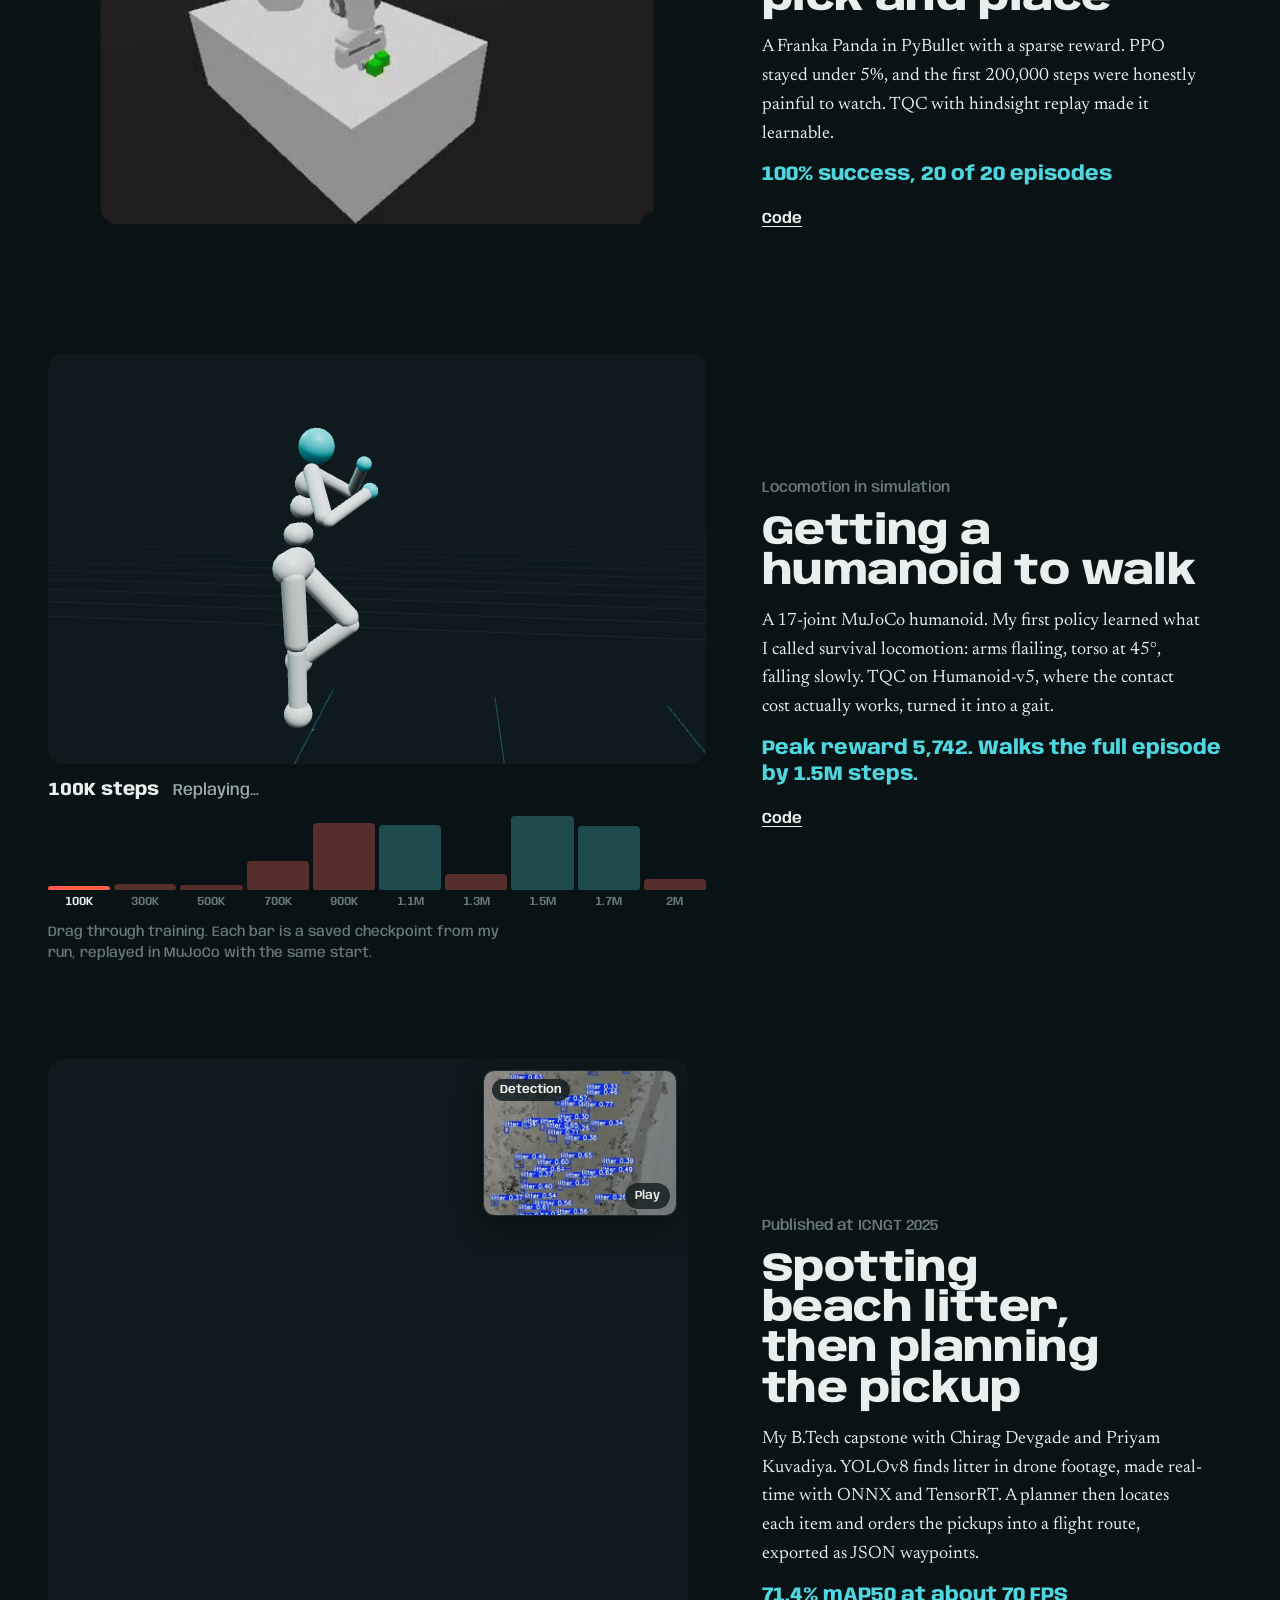
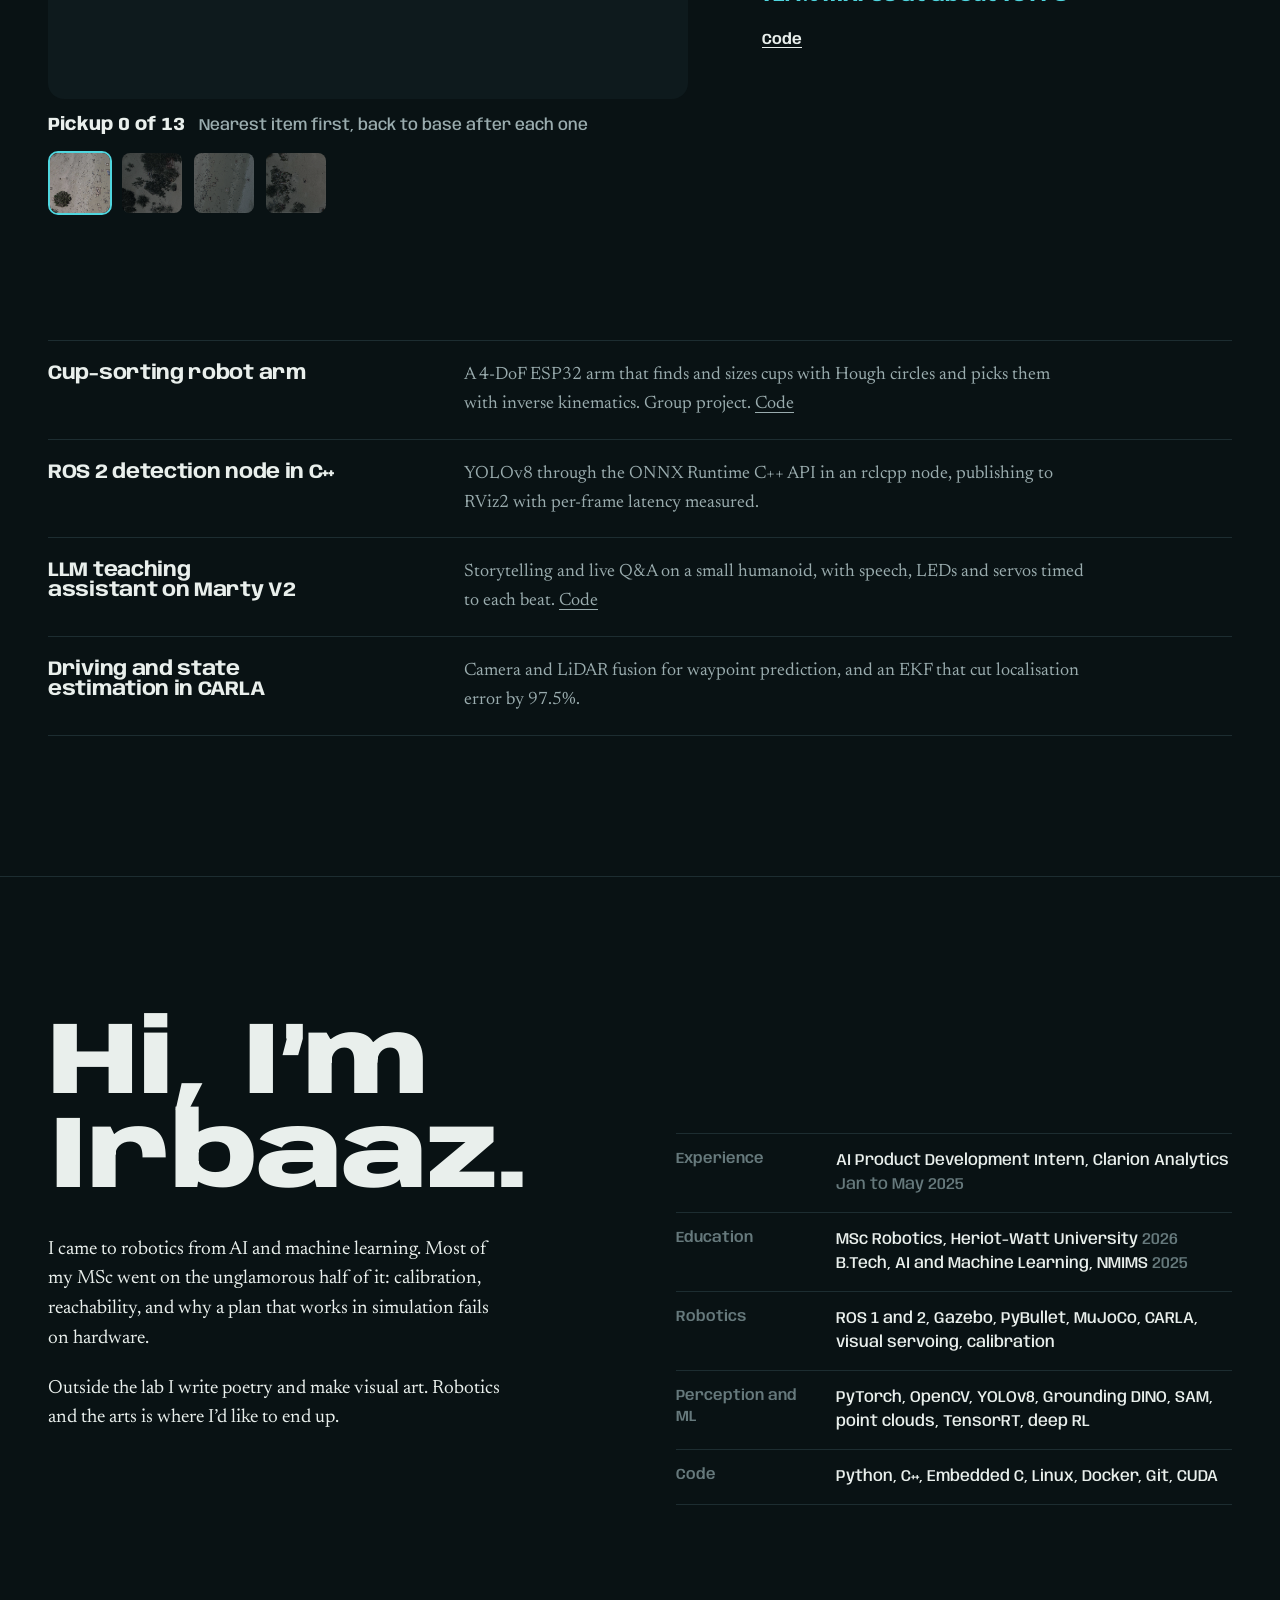
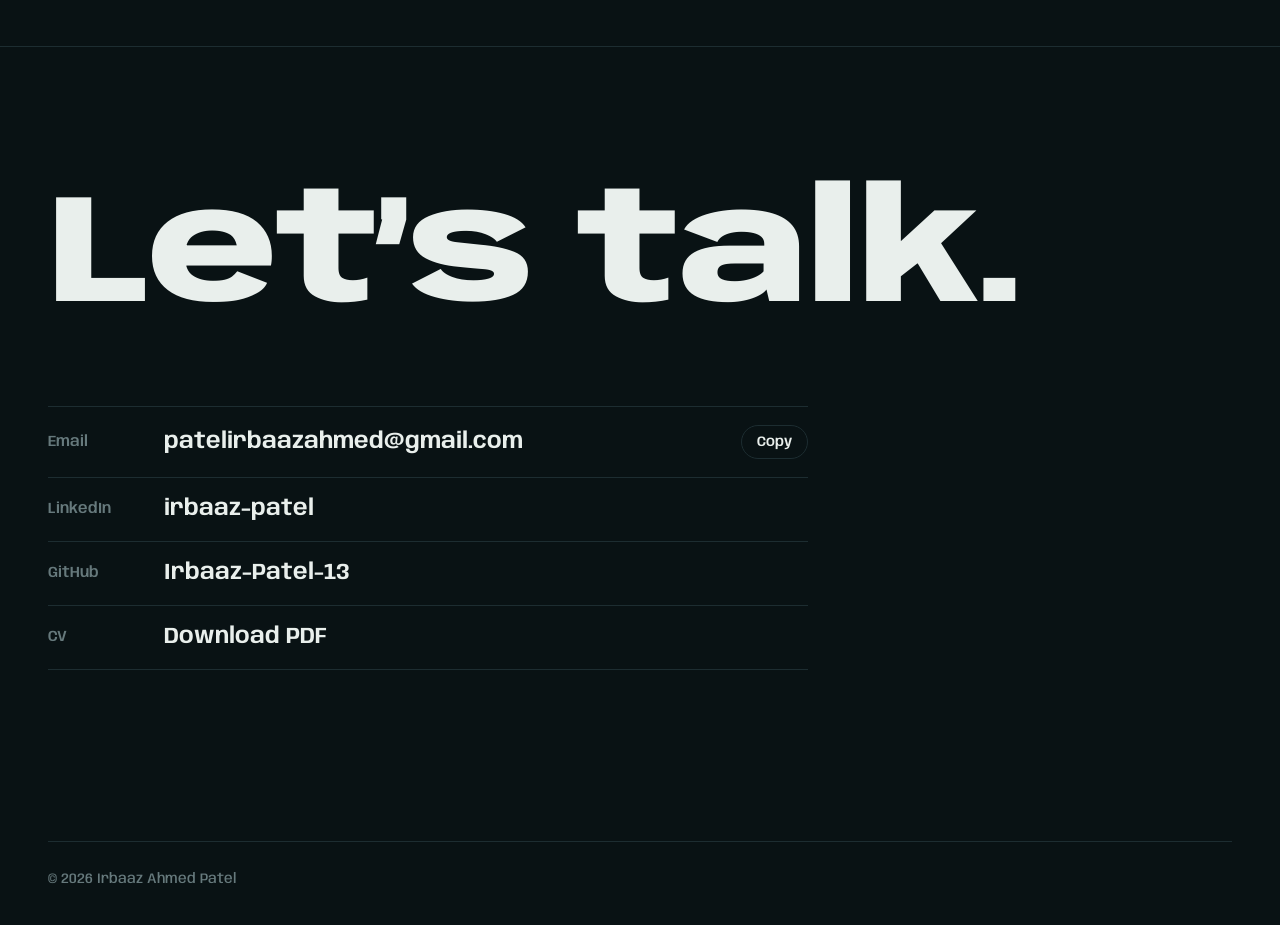
==== commit 2110b9db: "Interactive humanoid and drone-route panels from real project data - Humanoid: the saved TQC checkpo" ====
--- a/index.html
+++ b/index.html
@@ -184,26 +184,37 @@
     </article>
 
     <article class="project flip">
-      <div class="media">
-        <video data-loop muted loop playsinline preload="metadata" poster="assets/img/humanoid-poster.jpg" aria-label="A simulated humanoid walking on a checkered floor"><source src="assets/video/humanoid.mp4" type="video/mp4"></video>
+      <div class="lab" id="walker" aria-label="Replay of the humanoid policy at different points in training">
+        <div class="lab-view"><img class="lab-poster" src="assets/img/humanoid-poster.jpg" alt="" aria-hidden="true"></div>
+        <div class="lab-read" aria-live="polite"><b id="walker-step">1.5M steps</b> <span id="walker-out">Walked the full 1,000 steps, 12.4 m</span></div>
+        <div class="ckpts" id="walker-ckpts" role="group" aria-label="Training checkpoint"></div>
+        <p class="lab-note">Drag through training. Each bar is a saved checkpoint from my run, replayed in MuJoCo with the same start.</p>
       </div>
       <div class="copy">
         <p class="kind">Locomotion in simulation</p>
         <h3>Getting a humanoid to walk</h3>
-        <p>A 17-joint MuJoCo humanoid. My first policy learned what I called survival locomotion: arms flailing, torso at 45°, falling slowly. Switching algorithm and dropping normalisation turned it into a gait.</p>
-        <p class="result">Peak reward 5,742, up from about 400</p>
+        <p>A 17-joint MuJoCo humanoid. My first policy learned what I called survival locomotion: arms flailing, torso at 45°, falling slowly. TQC on Humanoid-v5, where the contact cost actually works, turned it into a gait.</p>
+        <p class="result">Peak reward 5,742. Walks the full episode by 1.5M steps.</p>
         <a class="go" href="https://github.com/Irbaaz-Patel-13/bipedal-locomotion">Code</a>
       </div>
     </article>
 
     <article class="project">
-      <div class="media">
-        <video data-loop muted loop playsinline preload="metadata" poster="assets/img/litter-poster.jpg" aria-label="Aerial beach footage with litter detections drawn as boxes"><source src="assets/video/litter.mp4" type="video/mp4"></video>
+      <div class="lab" id="route" aria-label="Animated drone route over a real aerial frame">
+        <div class="lab-view route-view">
+          <canvas id="route-canvas" role="img" aria-label="The planner's route: the drone flies from base to each detected item in order and returns after each pickup"></canvas>
+          <div class="inset">
+            <video data-loop muted loop playsinline preload="metadata" poster="assets/img/litter-poster.jpg" aria-label="Detector running on aerial beach footage"><source src="assets/video/litter.mp4" type="video/mp4"></video>
+            <span>Detection</span>
+          </div>
+        </div>
+        <div class="lab-read" aria-live="polite"><b id="route-count">Pickup 0 of 13</b> <span id="route-leg">Nearest item first, back to base after each one</span></div>
+        <div class="frames" id="route-frames" role="group" aria-label="Aerial frame"></div>
       </div>
       <div class="copy">
         <p class="kind">Published at ICNGT 2025</p>
-        <h3>Spotting beach litter from a drone</h3>
-        <p>My B.Tech capstone with Chirag Devgade and Priyam Kuvadiya. A YOLOv8 detector made real-time with ONNX and TensorRT, feeding a pickup route planner.</p>
+        <h3>Spotting beach litter, then planning the pickup</h3>
+        <p>My B.Tech capstone with Chirag Devgade and Priyam Kuvadiya. YOLOv8 finds litter in drone footage, made real-time with ONNX and TensorRT. A planner then locates each item and orders the pickups into a flight route, exported as JSON waypoints.</p>
         <p class="result">71.4% mAP50 at about 70 FPS</p>
         <a class="go" href="https://github.com/Irbaaz-Patel-13/Drone-mapping-path-finding">Code</a>
       </div>
@@ -264,5 +275,6 @@
 <script src="assets/vendor/ScrollTrigger.min.js" defer></script>
 <script src="assets/js/main.js" defer></script>
 <script type="module" src="assets/js/scene.js"></script>
+<script type="module" src="assets/js/labs.js"></script>
 </body>
 </html>
--- a/assets/css/main.css
+++ b/assets/css/main.css
@@ -242,3 +242,39 @@
 .no-js .text > * { grid-area: auto; }
 .no-js .cap { opacity: 1; visibility: visible; }
 .no-js .cue, .no-js .progress, .no-js .scrim { display: none; }
+
+/* ---------- interactive project panels ---------- */
+.lab { display: grid; gap: 14px; min-width: 0; }
+.lab-view { position: relative; border-radius: 16px; overflow: hidden; background: var(--bg-2); aspect-ratio: 16 / 10; max-width: 100%; }
+.lab-view canvas, .lab-poster { position: absolute; inset: 0; width: 100%; height: 100%; object-fit: cover; display: block; }
+.lab-view canvas { touch-action: pan-y; }
+.route-view { aspect-ratio: 1 / 1; max-height: 640px; }
+.lab-read { display: flex; flex-wrap: wrap; align-items: baseline; gap: 4px 14px; font: 500 1rem/1.35 var(--display); color: var(--muted); min-height: 1.4em; }
+.lab-read b { color: var(--ink); font-weight: 750; font-size: 1.125rem; font-variant-numeric: tabular-nums; }
+.lab-note { font: 500 0.875rem/1.45 var(--display); color: var(--faint); max-width: 60ch; }
+
+.ckpts { display: grid; grid-template-columns: repeat(10, minmax(0, 1fr)); gap: 4px; align-items: end; height: 92px; touch-action: none; cursor: pointer; user-select: none; }
+.ckpts button { all: unset; box-sizing: border-box; height: 100%; display: grid; grid-template-rows: 1fr auto; gap: 6px; cursor: pointer; }
+.ckpts button i { align-self: end; display: block; border-radius: 4px 4px 2px 2px; background: color-mix(in srgb, var(--led) 26%, var(--bg-2)); min-height: 4px; transition: background .2s; }
+.ckpts button.fell i { background: color-mix(in srgb, var(--mug) 30%, var(--bg-2)); }
+.ckpts button span { font: 600 0.75rem/1 var(--display); color: var(--faint); text-align: center; font-variant-numeric: tabular-nums; }
+.ckpts button[aria-pressed="true"] i { background: var(--led); }
+.ckpts button.fell[aria-pressed="true"] i { background: var(--mug); }
+.ckpts button[aria-pressed="true"] span { color: var(--ink); }
+.ckpts button:focus-visible { outline: 2px solid var(--led); outline-offset: 2px; border-radius: 4px; }
+
+.frames { display: flex; gap: 8px; flex-wrap: wrap; }
+.frames button { all: unset; box-sizing: border-box; width: 64px; height: 64px; border-radius: 10px; overflow: hidden; cursor: pointer; border: 2px solid transparent; opacity: .6; transition: opacity .2s, border-color .2s; }
+.frames button img { width: 100%; height: 100%; object-fit: cover; display: block; }
+.frames button[aria-pressed="true"] { border-color: var(--led); opacity: 1; }
+.frames button:hover { opacity: 1; }
+.frames button:focus-visible { outline: 2px solid var(--led); outline-offset: 2px; }
+
+.inset { position: absolute; right: 12px; top: 12px; width: 30%; transition: opacity .35s ease; aspect-ratio: 4 / 3; border-radius: 10px; overflow: hidden; box-shadow: 0 0 0 1px var(--line), 0 10px 30px rgba(0,0,0,.45); background: #000; }
+.inset video { width: 100%; height: 100%; object-fit: cover; }
+.inset span { position: absolute; left: 8px; top: 8px; font: 650 0.75rem/1 var(--display); padding: 5px 8px; border-radius: 999px; background: rgba(9,18,20,.75); }
+.inset .pp { right: 6px; bottom: 6px; min-height: 26px; padding: 0 10px; font-size: 0.75rem; }
+@media (max-width: 600px) { .inset { width: 40%; } }
+
+.inset.dodge { opacity: .12; }
+.inset:hover { opacity: 1; }
